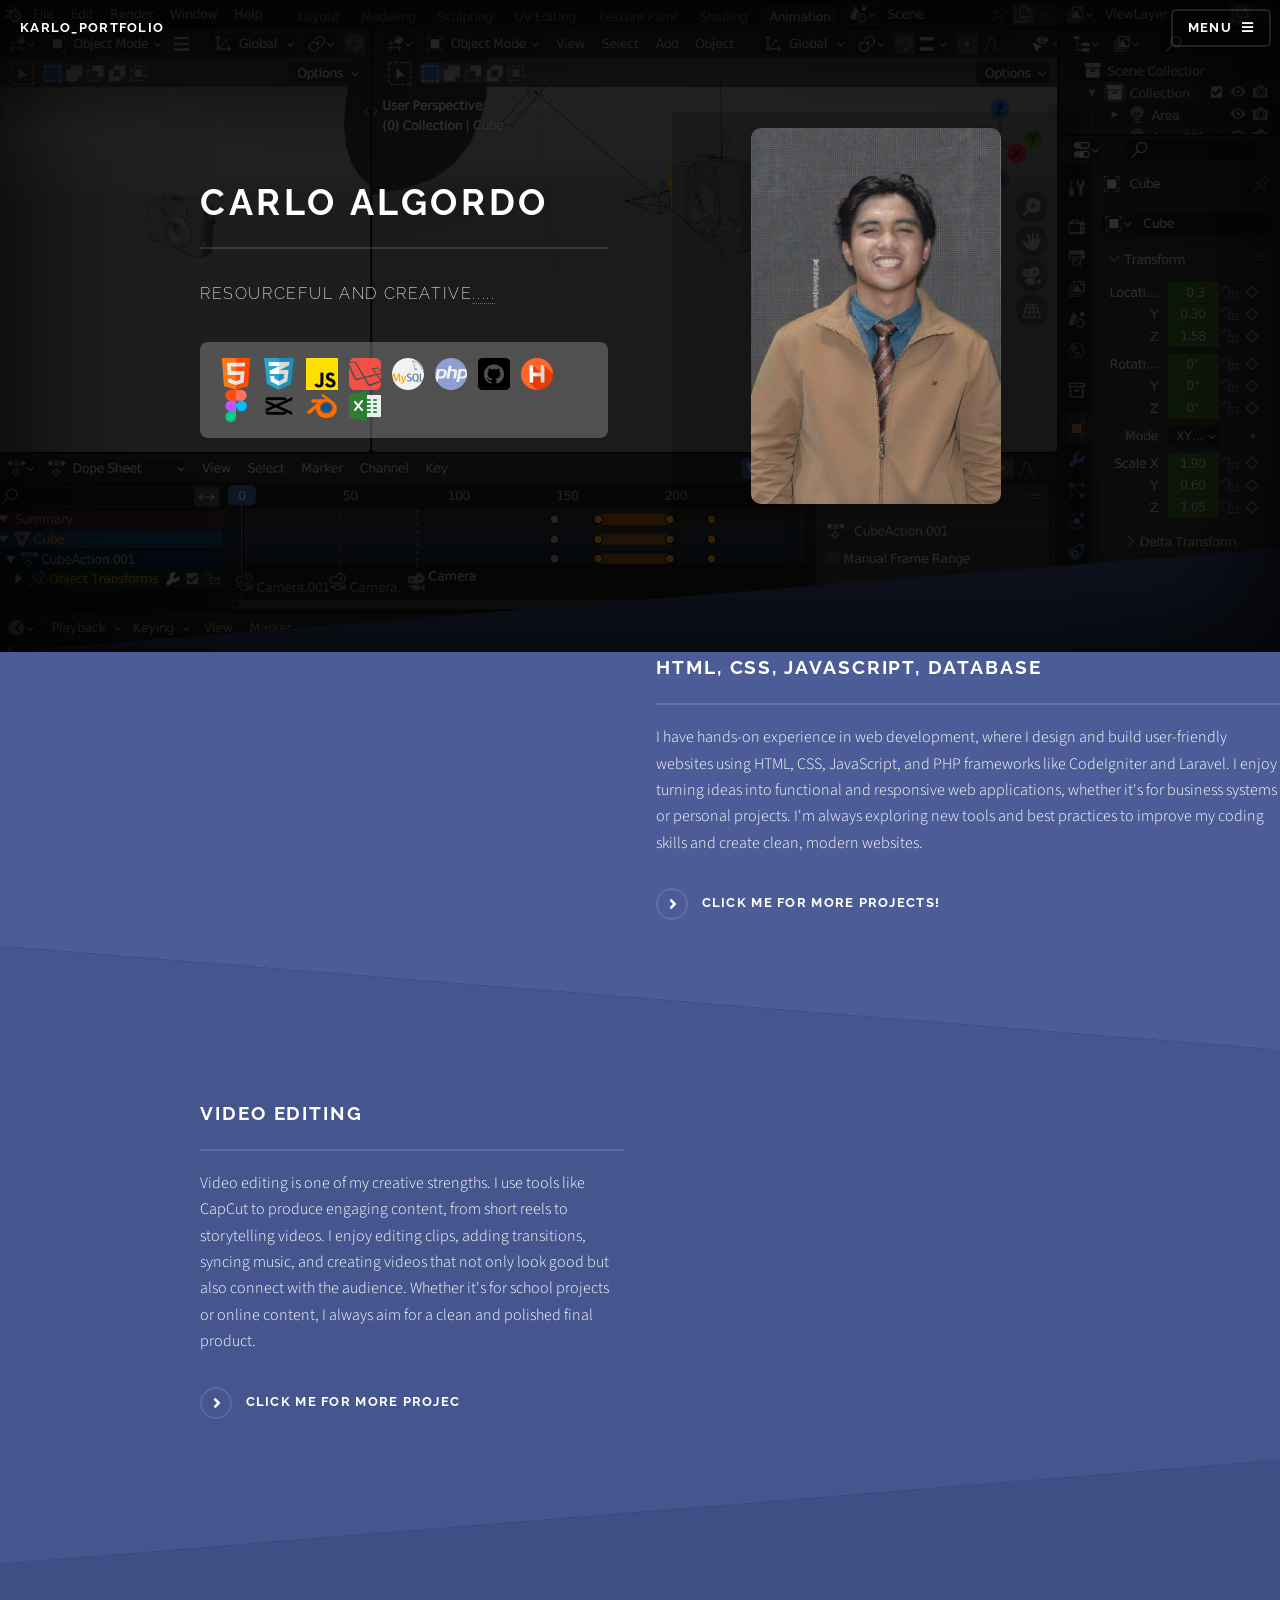
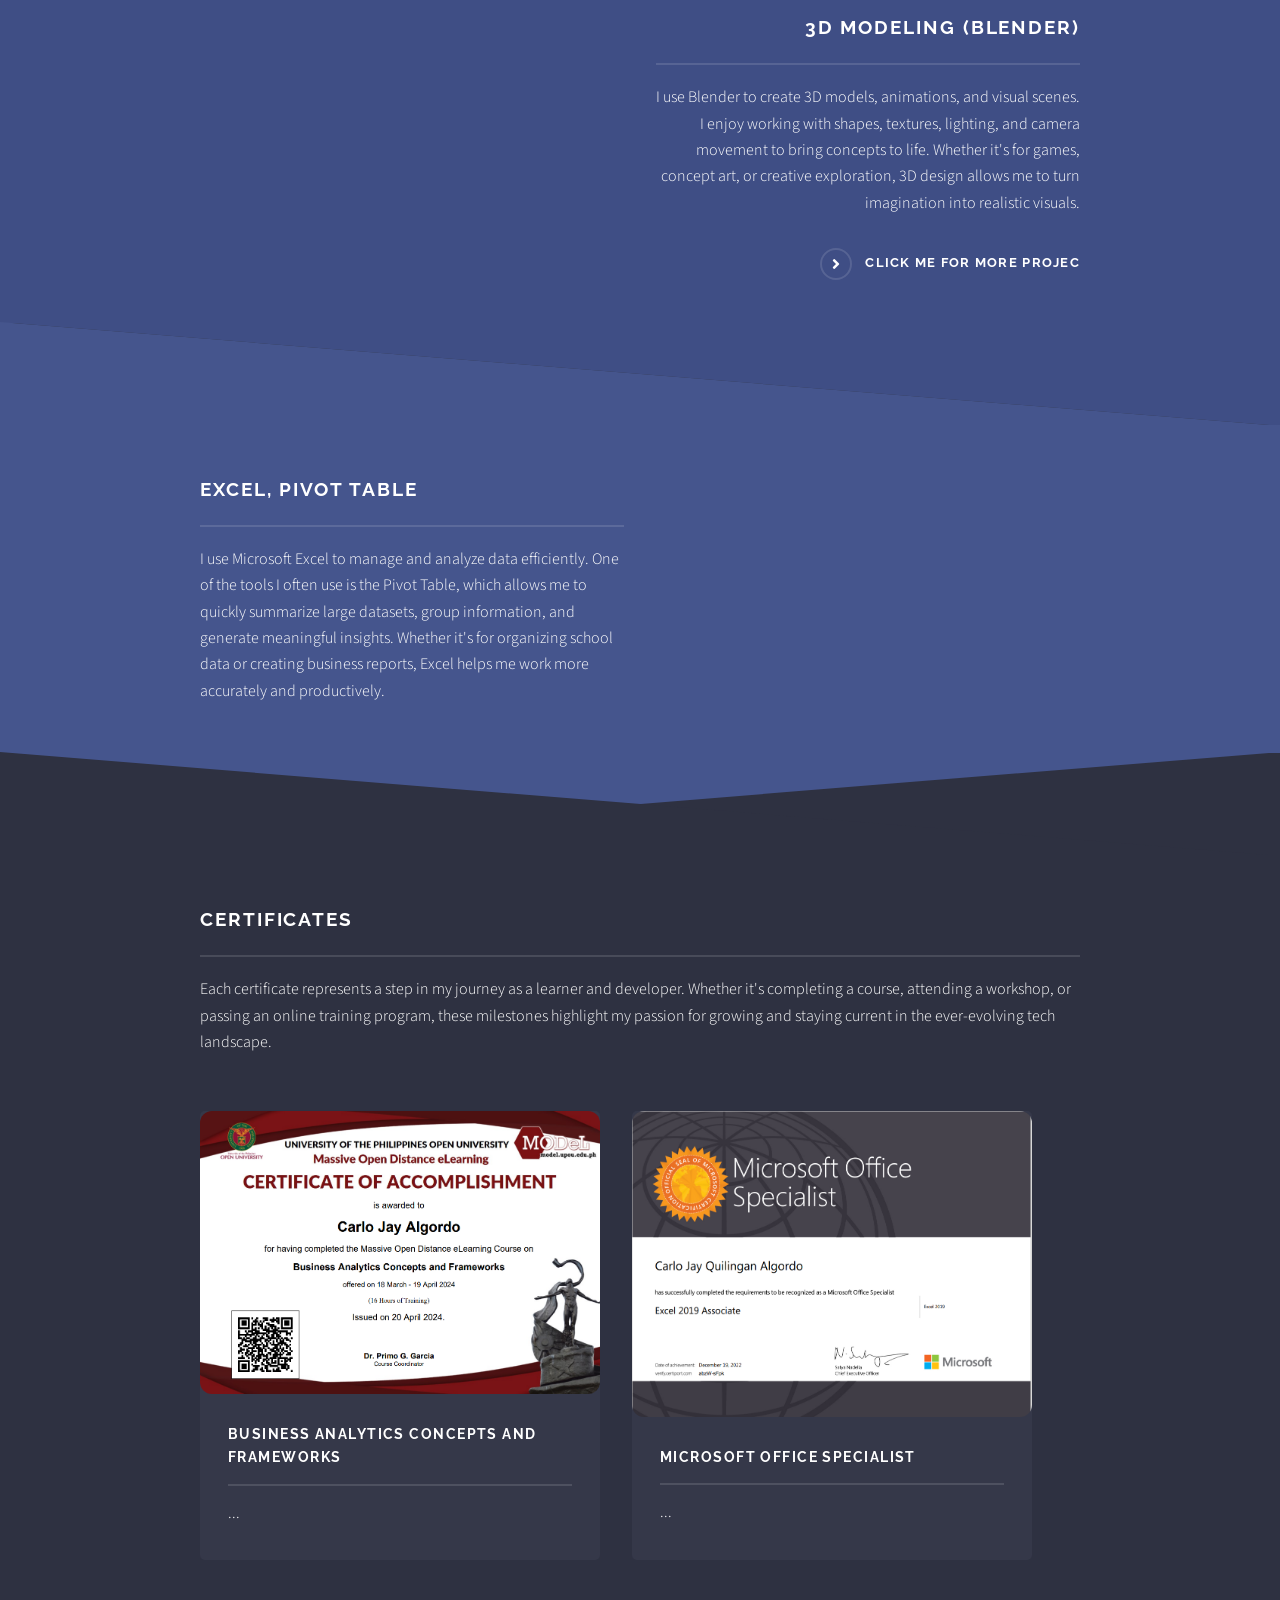
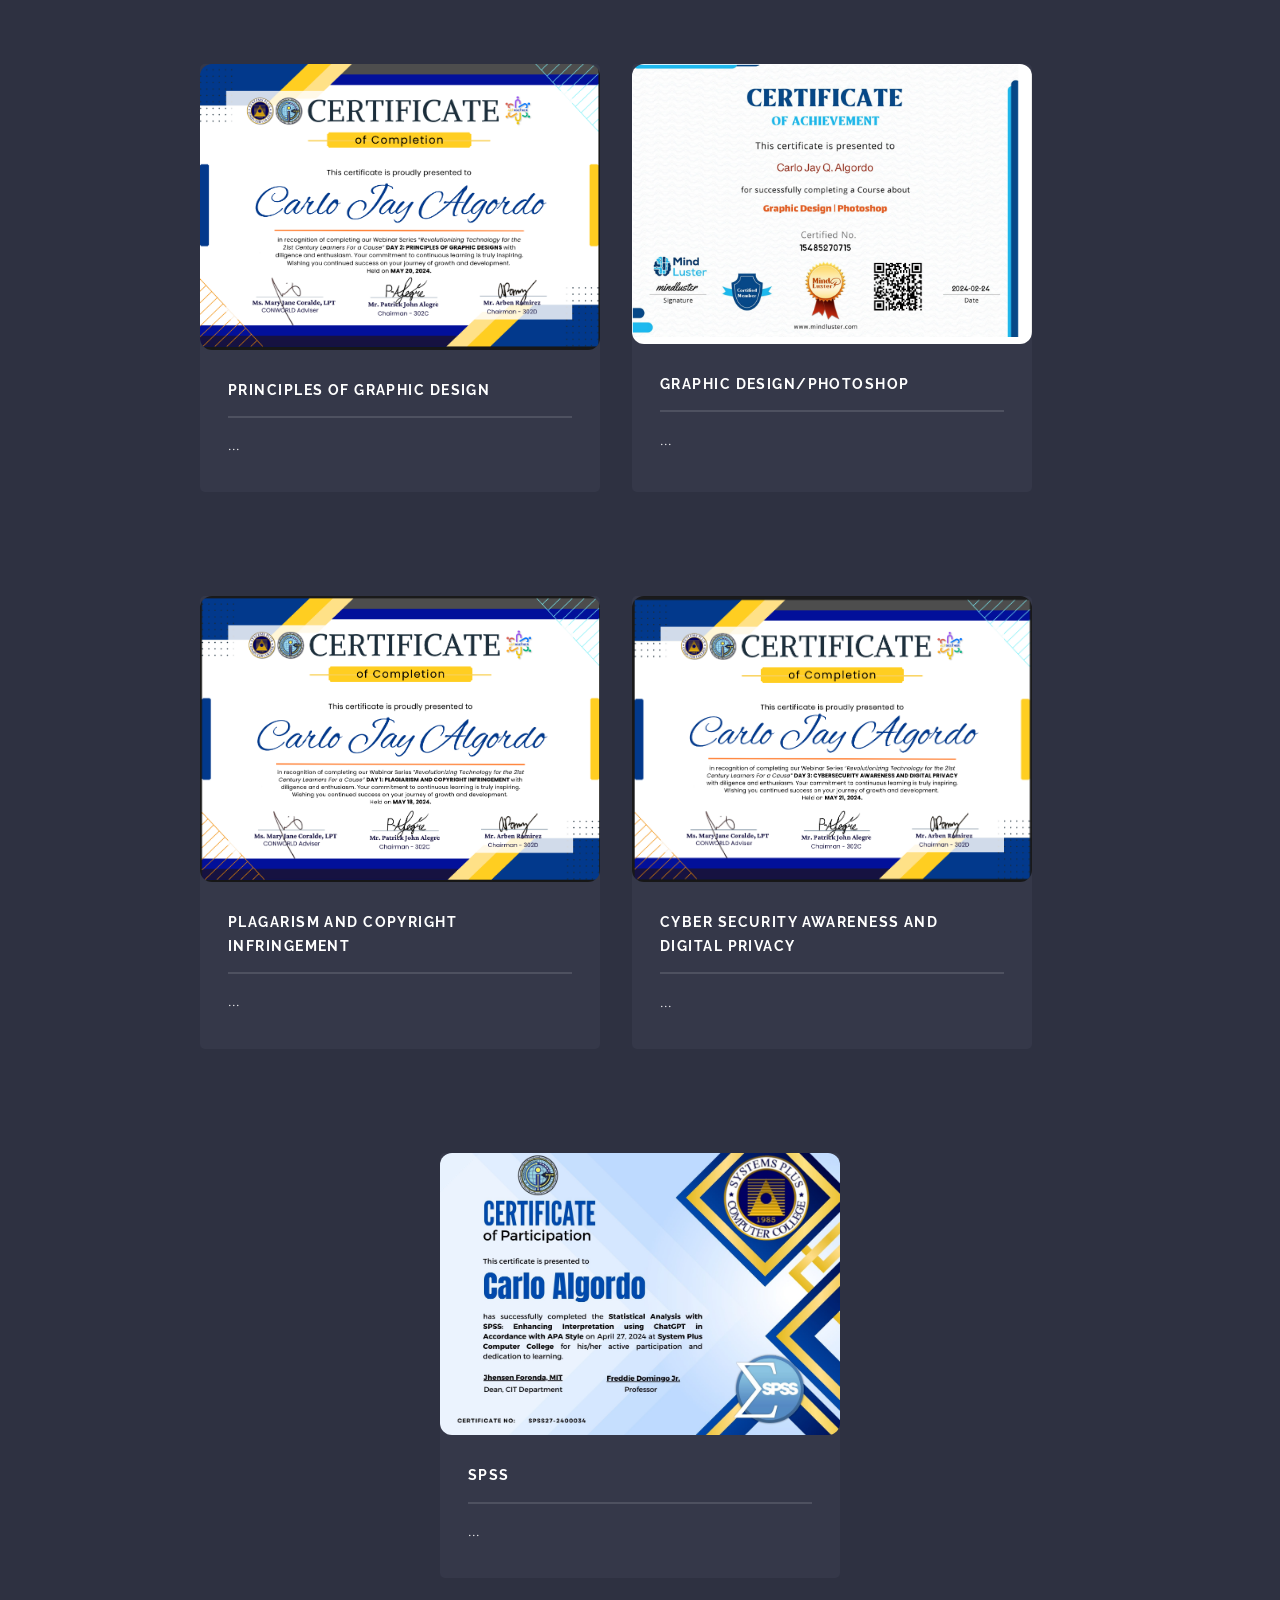
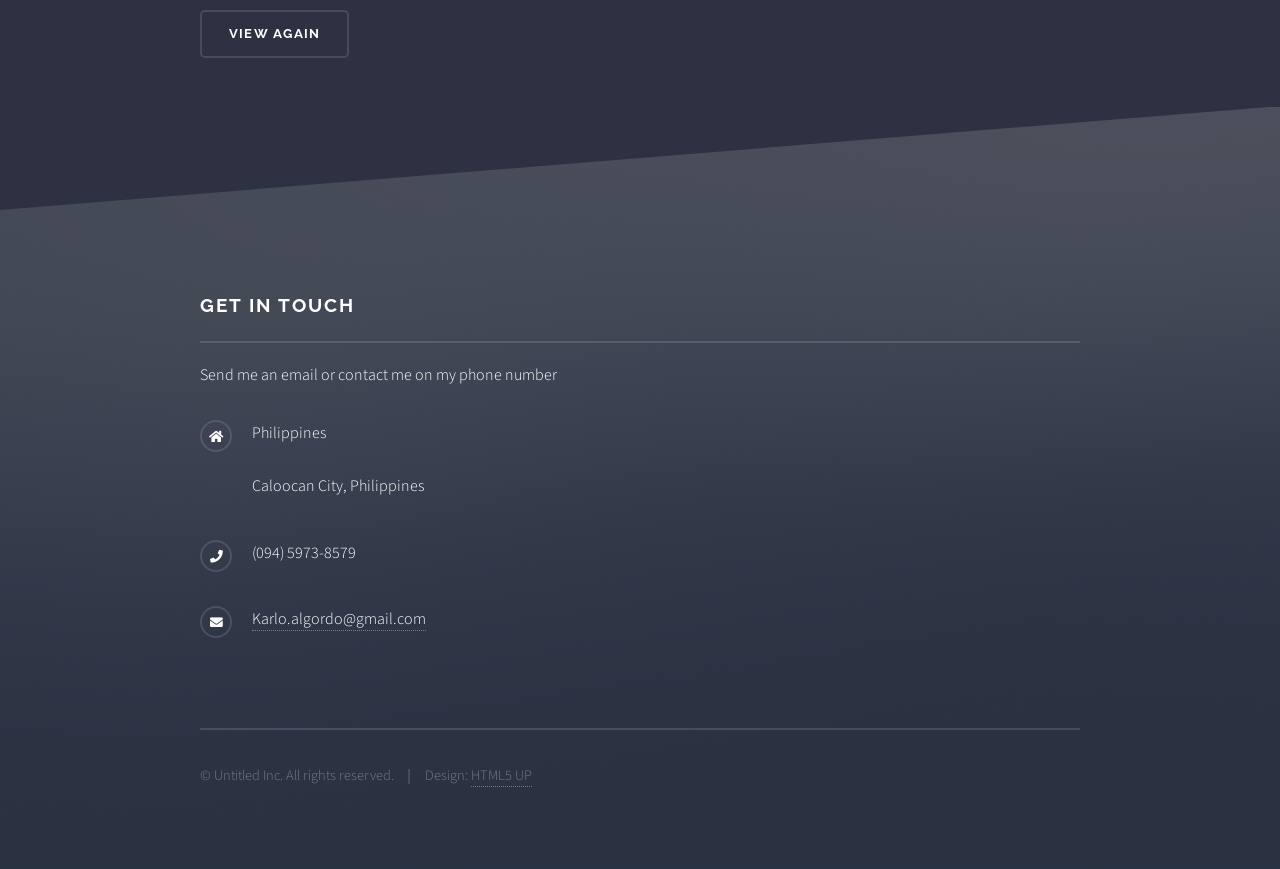
==== index.html @ 5c56c2d3 "Update: Compress videos and update references in HTML files" ====
<!DOCTYPE HTML>

<html>
	<head>
		<title>Solid State by HTML5 UP</title>
		<meta charset="utf-8" />
		<meta name="viewport" content="width=device-width, initial-scale=1, user-scalable=no" />
		<link rel="stylesheet" href="assets/css/main.css" />
		<noscript><link rel="stylesheet" href="assets/css/noscript.css" /></noscript>
		<style>
			#banner {
				transition: background-image 0.8s cubic-bezier(0.4,0,0.2,1), opacity 0.8s cubic-bezier(0.4,0,0.2,1);
				position: relative;
			}
			#banner.fade {
				opacity: 0.3;
			}

			/* Add dark overlay to banner */
			#banner::before {
				content: '';
				position: absolute;
				top: 0;
				left: 0;
				width: 100%;
				height: 100%;
				background: rgba(0, 0, 0, 0.8); /* Darker overlay */
				box-shadow: inset 0 0 150px rgba(0, 0, 0, 0.95); /* Stronger inner shadow */
				z-index: 1;
			}

			/* Ensure content stays above the overlay */
			#banner .inner {
				position: relative;
				z-index: 2;
			}

			/* Modal styles */
			.modal {
				display: none;
				position: fixed;
				z-index: 1000;
				left: 0;
				top: 0;
				width: 100%;
				height: 100%;
				background-color: rgba(0,0,0,0.9);
				overflow: auto;
			}

			.modal-content {
				margin: auto;
				display: block;
				max-width: 90%;
				max-height: 90vh;
				position: relative;
				top: 50%;
				transform: translateY(-50%);
			}

			.close-modal {
				position: absolute;
				right: 25px;
				top: 15px;
				color: #f1f1f1;
				font-size: 40px;
				font-weight: bold;
				cursor: pointer;
				z-index: 1001;
			}

			.certificate-image {
				cursor: pointer;
				transition: opacity 0.3s;
			}

			.certificate-image:hover {
				opacity: 0.8;
			}

			/* Add spacing between certificate articles */
			#four .features article {
				margin-bottom: 3em;
			}

			#four .features article:last-child {
				margin-bottom: 0;
			}

			/* Add horizontal and vertical gap between certificate articles */
			#four .features {
				display: flex;
				flex-wrap: wrap;
				gap: 2em;
				justify-content: center;
			}
			#four .features article {
				flex: 1 1 350px;
				max-width: 400px;
				min-width: 320px;
				box-sizing: border-box;
			}
			#four .features article img {
				border-radius: 12px;
			}

			.custom-icon {
				width: 32px;
				height: 32px;
				margin: 0 4px;
				vertical-align: middle;
			}

			.logo {
				background: rgba(255, 255, 255, 0.23);
				padding: 1em;
				border-radius: 8px;
				display: inline-block;
				margin-top: 1em;
			}
		</style>
	</head>
	<body class="is-preload">

		<!-- Page Wrapper -->
			<div id="page-wrapper">

				<!-- Header -->
					<header id="header" class="alt">
						<h1><a href="index.html">Karlo_Portfolio</a></h1>
						<nav>
							<a href="#menu">Menu</a>
						</nav>
					</header>

				<!-- Menu -->
					<nav id="menu">
						<div class="inner">
							<h2>Menu</h2>
							<ul class="links">
								<li><a href="index.html">Home</a></li>
								<li><a href="project_ved.html">Videos</a></li>
								<li><a href="project_web.html">Projects</a></li>
								<li><a href="project_3d.html">3D Animation</a></li>
								
							</ul>
							<a href="#" class="close">Close</a>
						</div>
					</nav>

				<!-- Banner -->
					<section id="banner" style="background: url('images/bg.jpg') center center/cover no-repeat;">
						<div class="inner" style="display: flex; align-items: center; justify-content: space-between;">
							<div style="flex: 1;">
							
								<h2>CARLO ALGORDO</h2>
								<p>Resourceful and Creative<a href="http://html5up.net">.....</a></p>

								<div class="logo">
									<img src="icons/icon1.png" alt="icon1" class="custom-icon" />
									<img src="icons/icon2.png" alt="icon2" class="custom-icon" />
									<img src="icons/icon3.png" alt="icon3" class="custom-icon" />
									<img src="icons/icon4.png" alt="icon4" class="custom-icon" />
									<img src="icons/icon5.png" alt="icon5" class="custom-icon" />
									<img src="icons/icon6.png" alt="icon6" class="custom-icon" />
									<img src="icons/icon7.png" alt="icon7" class="custom-icon" />
									<img src="icons/icon8.png" alt="icon8" class="custom-icon" />
									<img src="icons/icon9.png" alt="icon9" class="custom-icon" />
									<img src="icons/icon10.png" alt="icon10" class="custom-icon" />
									<img src="icons/icon11.png" alt="icon11" class="custom-icon" />
									<img src="icons/icon12.png" alt="icon12" class="custom-icon" />
								</div>
							</div>
							
							<div style="flex: 1; margin-left: 4em;">
								<div style="background: rgba(0, 0, 0, 0.2); padding: 1em; border-radius: 4px; width: 100%; margin: 0 auto;">
									<img src="images/me.jpeg" style="object-fit: contain; border-radius: 10px; max-width: 250px; display: block; margin: 0 auto;">
								</div>
							</div>
						</div>
					</section>

				<!-- Wrapper -->
					<section id="wrapper">

				<!-- One -->
				<section id="one" class="wrapper spotlight style1">
					<div style="display: flex; flex-direction: row; align-items: center; gap: 2rem; flex-wrap: wrap;">
						
						<!-- Video on the left -->
						<div class="video-container" style="border-radius: 2px; display: flex; justify-content: center; flex: 1; min-width: 300px;">
							<video width="100%" height="auto" loop muted autoplay style="object-fit: cover; border-radius: 15px; max-width: 550px;">
								<source src="videos/compressed_Web.mp4" type="video/mp4">
								Your browser does not support the video tag.
							</video>
						</div>

						<!-- Text on the right -->
						<div class="content" style="flex: 1; min-width: 300px;">
							<h2 class="major">HTML, CSS, JavaScript, Database</h2>
							<p>I have hands-on experience in web development, where I design and build user-friendly websites using HTML, CSS, JavaScript, and PHP frameworks like CodeIgniter and Laravel. I enjoy turning ideas into functional and responsive web applications, whether it's for business systems or personal projects. I'm always exploring new tools and best practices to improve my coding skills and create clean, modern websites.</p>
							<a href="project_web.html" class="special">Click me for More Projects!</a>
						</div>

					</div>
				</section>

				<!-- Two -->
				<section id="two" class="wrapper alt spotlight style2">
					<div class="inner" style="display: flex; flex-direction: row; align-items: center; gap: 2rem; flex-wrap: wrap;">

						<!-- Text on the left -->
						<div class="content" style="flex: 1; min-width: 300px;">
							<h2 class="major">Video Editing</h2>
							<p>Video editing is one of my creative strengths. I use tools like CapCut to produce engaging content, from short reels to storytelling videos. I enjoy editing clips, adding transitions, syncing music, and creating videos that not only look good but also connect with the audience. Whether it's for school projects or online content, I always aim for a clean and polished final product.</p>
							<a href="project_ved.html" class="special">Click me for More Projec</a>
						</div>

						<!-- Video on the right -->
						<div class="video-container" style="border-radius: 8px; display: flex; justify-content: center; flex: 1; min-width: 300px;">
							<video width="100%" height="auto" loop muted autoplay style="object-fit: cover; border-radius: 10px; max-width: 550px;">
								<source src="videos/compressed_Video editing.mp4" type="video/mp4">
								Video Editing
							</video>
						</div>

					</div>
				</section>

				<!-- Three -->
				<section id="three" class="wrapper spotlight style3">
					<div class="inner" style="display: flex; flex-direction: row; align-items: center; gap: 2rem; flex-wrap: wrap;">

						<!-- Video on the left -->
						<div class="video-container" style="border-radius: 8px; display: flex; justify-content: center; flex: 1; min-width: 300px;">
							<video width="100%" height="auto" loop muted autoplay style="object-fit: cover; border-radius: 10px; max-width: 550px;">
								<source src="videos/compressed_camera.mp4" type="video/mp4">
								3D Modeling
							</video>
						</div>

						<!-- Content on the right -->
						<div class="content" style="flex: 1; min-width: 300px;">
							<h2 class="major">3D Modeling (Blender)</h2>
							<p>I use Blender to create 3D models, animations, and visual scenes. I enjoy working with shapes, textures, lighting, and camera movement to bring concepts to life. Whether it's for games, concept art, or creative exploration, 3D design allows me to turn imagination into realistic visuals.</p>
							<a href="project_3d.html" class="special">Click me for More Projec</a>
						</div>

					</div>
				</section>


				<!-- Excel, Pivot table-->
				<section id="two" class="wrapper alt spotlight style2">
					<div class="inner" style="display: flex; flex-direction: row; align-items: center; gap: 2rem; flex-wrap: wrap;">

						<!-- Text on the left -->
						<div class="content" style="flex: 1; min-width: 300px;">
							<h2 class="major">Excel, Pivot table</h2>
							<p>I use Microsoft Excel to manage and analyze data efficiently. One of the tools I often use is the Pivot Table, which allows me to quickly summarize large datasets, group information, and generate meaningful insights. Whether it's for organizing school data or creating business reports, Excel helps me work more accurately and productively.</p>

							<!--<a href="project_ved.html" class="special">Click me for More Projec</a>-->
						</div>

						<!-- Video on the right -->
						<div class="video-container" style="border-radius: 8px; display: flex; justify-content: center; flex: 1; min-width: 300px;">
							<video width="100%" height="auto" loop muted autoplay style="object-fit: cover; border-radius: 10px; max-width: 550px;">
								<source src="videos/compressed_excel.mp4" type="video/mp4">
								Video Editing
							</video>
						</div>

					</div>
				</section>


						<!-- Four -->
							<section id="four" class="wrapper alt style1">
								<div class="inner">
									<h2 class="major">Certificates</h2>
									<p>Each certificate represents a step in my journey as a learner and developer. Whether it's completing a course, attending a workshop, or passing an online training program, these milestones highlight my passion for growing and staying current in the ever-evolving tech landscape.</p>
									<section class="features">

										<!-- Modal -->
										<div id="certificateModal" class="modal">
											<span class="close-modal">&times;</span>
											<img class="modal-content" id="modalImage">
										</div>

										<article>
											<a href="#" class="image certificate-image" data-img="Certificates/Business Analytics and Frameworks.png"><img src="Certificates/Business Analytics and Frameworks.png" alt="" /></a>
											<h3 class="major">Business Analytics Concepts and Frameworks</h3>
											<p>...</p>
										</article>
										<article>
											<a href="#" class="image certificate-image" data-img="Certificates/MOS.png"><img src="Certificates/MOS.png" alt="" /></a>
											<h3 class="major">Microsoft Office Specialist</h3>
											<p>...</p>
										</article>
										<article>
											<a href="#" class="image certificate-image" data-img="Certificates/GraphicDesign_Algordo Certificate.png"><img src="Certificates/GraphicDesign_Algordo Certificate.png" alt="" /></a>
											<h3 class="major">Principles of Graphic Design</h3>
											<p>...<p>
										</article>
										<article>
											<a href="#" class="image certificate-image" data-img="Certificates/Graphic Design.png"><img src="Certificates/Graphic Design.png" alt="" /></a>
											<h3 class="major">Graphic Design/Photoshop</h3>
											<p>...</p>
										</article>
										<article>
											<a href="#" class="image certificate-image" data-img="Certificates/Plagarism_Algordo Certificate.png"><img src="Certificates/Plagarism_Algordo Certificate.png" alt="" /></a>
											<h3 class="major">Plagarism And Copyright Infringement</h3>
											<p>...</p>
										</article>
										<article>
											<a href="#" class="image certificate-image" data-img="Certificates/CyberSecuruty_Algordo Certificate.png"><img src="Certificates/CyberSecuruty_Algordo Certificate.png" alt="" /></a>
											<h3 class="major">Cyber Security Awareness and Digital Privacy</h3>
											<p>...</p>
										</article>
										<article>
											<a href="#" class="image certificate-image" data-img="Certificates/Algordo, Carlo_SPSS.jpg"><img src="Certificates/Algordo, Carlo_SPSS.jpg" alt="" /></a>
											<h3 class="major">SPSS</h3>
											<p>...</p>
										</article>

										
									</section>
									<ul class="actions">
										<li><a href="#" class="button">View Again</a></li>
									</ul>
								</div>
							</section>

					</section>

				<!-- Footer -->
					<section id="footer">
						<div class="inner">
							<h2 class="major">Get in touch</h2>
							<p>Send me an email or contact me on my phone number</p>
							
							<ul class="contact">
								<li class="icon solid fa-home">
									Philippines<br />
									<br />
									Caloocan City, Philippines
								</li>
								<li class="icon solid fa-phone">(094) 5973-8579</li>
								<li class="icon solid fa-envelope"><a href="https://mail.google.com/mail/u/0/#sent?compose=new">Karlo.algordo@gmail.com</a></li>
								<!--<li class="icon brands fa-facebook-f"><a href="#">facebook.com/untitled-tld</a></li>
								<li class="icon brands fa-instagram"><a href="#">instagram.com/untitled-tld</a></li>-->
							</ul>
							<ul class="copyright">
								<li>&copy; Untitled Inc. All rights reserved.</li><li>Design: <a href="http://html5up.net">HTML5 UP</a></li>
							</ul>
						</div>
					</section>

			</div>

		<!-- Scripts -->
			<script src="assets/js/jquery.min.js"></script>
			<script src="assets/js/jquery.scrollex.min.js"></script>
			<script src="assets/js/browser.min.js"></script>
			<script src="assets/js/breakpoints.min.js"></script>
			<script src="assets/js/util.js"></script>
			<script src="assets/js/main.js"></script>
			<script>
				const banner = document.getElementById('banner');
				const images = [
					'images/pic09.png',
					'images/pic10.png',
					'images/pic11.png',
					'images/pic12.png',
					'images/pic13.png',
					'images/pic14.png'
					// Add more image paths as needed
				];
				let current = 0;

				function changeBg() {
					banner.classList.add('fade');
					setTimeout(() => {
						banner.style.background = `url('${images[current]}') center center/cover no-repeat`;
						banner.classList.remove('fade');
						current = (current + 1) % images.length;
					}, 400); // Half of the transition duration
				}

				// Initial background
				banner.style.background = `url('${images[0]}') center center/cover no-repeat`;
				setInterval(changeBg, 4000); // Change every 4 seconds

				// Modal functionality
				const modal = document.getElementById('certificateModal');
				const modalImg = document.getElementById('modalImage');
				const closeModal = document.querySelector('.close-modal');
				const certificateImages = document.querySelectorAll('.certificate-image');

				certificateImages.forEach(img => {
					img.addEventListener('click', function(e) {
						e.preventDefault();
						modal.style.display = "block";
						modalImg.src = this.getAttribute('data-img');
					});
				});

				closeModal.addEventListener('click', function() {
					modal.style.display = "none";
				});

				window.addEventListener('click', function(e) {
					if (e.target === modal) {
						modal.style.display = "none";
					}
				});

				// Close modal with Escape key
				document.addEventListener('keydown', function(e) {
					if (e.key === "Escape" && modal.style.display === "block") {
						modal.style.display = "none";
					}
				});
			</script>

	</body>
</html>
---- assets/css/main.css ----
@import url(fontawesome-all.min.css);
@import url("https://fonts.googleapis.com/css?family=Raleway:200,700|Source+Sans+Pro:300,600,300italic,600italic");

/*
	Solid State by HTML5 UP
	html5up.net | @ajlkn
	Free for personal and commercial use under the CCA 3.0 license (html5up.net/license)
*/

html, body, div, span, applet, object,
iframe, h1, h2, h3, h4, h5, h6, p, blockquote,
pre, a, abbr, acronym, address, big, cite,
code, del, dfn, em, img, ins, kbd, q, s, samp,
small, strike, strong, sub, sup, tt, var, b,
u, i, center, dl, dt, dd, ol, ul, li, fieldset,
form, label, legend, table, caption, tbody,
tfoot, thead, tr, th, td, article, aside,
canvas, details, embed, figure, figcaption,
footer, header, hgroup, menu, nav, output, ruby,
section, summary, time, mark, audio, video {
	margin: 0;
	padding: 0;
	border: 0;
	font-size: 100%;
	font: inherit;
	vertical-align: baseline;}

article, aside, details, figcaption, figure,
footer, header, hgroup, menu, nav, section {
	display: block;}

body {
	line-height: 1;
}

ol, ul {
	list-style: none;
}

blockquote, q {
	quotes: none;
}

	blockquote:before, blockquote:after, q:before, q:after {
		content: '';
		content: none;
	}

table {
	border-collapse: collapse;
	border-spacing: 0;
}

body {
	-webkit-text-size-adjust: none;
}

mark {
	background-color: transparent;
	color: inherit;
}

input::-moz-focus-inner {
	border: 0;
	padding: 0;
}

input, select, textarea {
	-moz-appearance: none;
	-webkit-appearance: none;
	-ms-appearance: none;
	appearance: none;
}

/* Basic */

	@-ms-viewport {
		width: device-width;
	}

	body {
		-ms-overflow-style: scrollbar;
	}

	@media screen and (max-width: 480px) {

		html, body {
			min-width: 320px;
		}

	}

	html {
		box-sizing: border-box;
	}

	*, *:before, *:after {
		box-sizing: inherit;
	}

	body {
		background-color: #2e3141;
		background-image: linear-gradient(to top, rgba(46, 49, 65, 0.8), rgba(46, 49, 65, 0.8)), url("../../images/bg.jpg");
		background-size: auto,
 cover;
		background-attachment: fixed,
 fixed;
		background-position: center,
 center;
	}

		body.is-preload *, body.is-preload *:before, body.is-preload *:after {
			-moz-animation: none !important;
			-webkit-animation: none !important;
			-ms-animation: none !important;
			animation: none !important;
			-moz-transition: none !important;
			-webkit-transition: none !important;
			-ms-transition: none !important;
			transition: none !important;
		}

/* Type */

	body, input, select, textarea {
		color: #ffffff;
		font-family: "Source Sans Pro", Helvetica, sans-serif;
		font-size: 16.5pt;
		font-weight: 300;
		line-height: 1.65;
	}

		@media screen and (max-width: 1680px) {

			body, input, select, textarea {
				font-size: 13pt;
			}

		}

		@media screen and (max-width: 1280px) {

			body, input, select, textarea {
				font-size: 12pt;
			}

		}

		@media screen and (max-width: 980px) {

			body, input, select, textarea {
				font-size: 12pt;
			}

		}

		@media screen and (max-width: 736px) {

			body, input, select, textarea {
				font-size: 12pt;
			}

		}

		@media screen and (max-width: 480px) {

			body, input, select, textarea {
				font-size: 12pt;
			}

		}

	a {
		-moz-transition: color 0.2s ease-in-out, border-bottom-color 0.2s ease-in-out;
		-webkit-transition: color 0.2s ease-in-out, border-bottom-color 0.2s ease-in-out;
		-ms-transition: color 0.2s ease-in-out, border-bottom-color 0.2s ease-in-out;
		transition: color 0.2s ease-in-out, border-bottom-color 0.2s ease-in-out;
		border-bottom: dotted 1px rgba(255, 255, 255, 0.35);
		color: #ffffff;
		text-decoration: none;
	}

		a:hover {
			border-bottom-color: transparent;
			color: #ffffff !important;
		}

		a.special:not(.button) {
			text-decoration: none;
			border-bottom: 0;
			display: block;
			font-family: Raleway, Helvetica, sans-serif;
			font-size: 0.8em;
			font-weight: 700;
			letter-spacing: 0.1em;
			margin: 0 0 2em 0;
			text-transform: uppercase;
		}

			a.special:not(.button):before {
				-moz-osx-font-smoothing: grayscale;
				-webkit-font-smoothing: antialiased;
				display: inline-block;
				font-style: normal;
				font-variant: normal;
				text-rendering: auto;
				line-height: 1;
				text-transform: none !important;
				font-family: 'Font Awesome 5 Free';
				font-weight: 900;
			}

			a.special:not(.button):before {
				-moz-transition: background-color 0.2s ease-in-out;
				-webkit-transition: background-color 0.2s ease-in-out;
				-ms-transition: background-color 0.2s ease-in-out;
				transition: background-color 0.2s ease-in-out;
				border-radius: 100%;
				border: solid 2px rgba(255, 255, 255, 0.125);
				content: '\f105';
				display: inline-block;
				font-size: 1.25em;
				height: 2em;
				line-height: 1.75em;
				margin-right: 0.85em;
				text-align: center;
				text-indent: 0.15em;
				vertical-align: middle;
				width: 2em;
			}

			a.special:not(.button):hover:before {
				background-color: rgba(255, 255, 255, 0.025);
			}

			a.special:not(.button):active:before {
				background-color: rgba(255, 255, 255, 0.075);
			}

	strong, b {
		color: #ffffff;
		font-weight: 600;
	}

	em, i {
		font-style: italic;
	}

	p {
		margin: 0 0 2em 0;
	}

	h1, h2, h3, h4, h5, h6 {
		color: #ffffff;
		font-family: Raleway, Helvetica, sans-serif;
		font-weight: 700;
		letter-spacing: 0.1em;
		margin: 0 0 1em 0;
		text-transform: uppercase;
	}

		h1 a, h2 a, h3 a, h4 a, h5 a, h6 a {
			color: inherit;
			text-decoration: none;
			border-bottom: 0;
		}

		h1 span, h2 span, h3 span, h4 span, h5 span, h6 span {
			font-weight: 200;
		}

		h1.major, h2.major, h3.major, h4.major, h5.major, h6.major {
			padding-bottom: 1em;
			border-bottom: solid 2px rgba(255, 255, 255, 0.125);
		}

	h2 {
		font-size: 1.2em;
	}

	h3 {
		font-size: 0.9em;
	}

	h4 {
		font-size: 0.7em;
	}

	h5 {
		font-size: 0.7em;
	}

	h6 {
		font-size: 0.7em;
	}

	@media screen and (max-width: 736px) {

		h2 {
			font-size: 1em;
		}

		h3 {
			font-size: 0.8em;
		}

	}

	sub {
		font-size: 0.8em;
		position: relative;
		top: 0.5em;
	}

	sup {
		font-size: 0.8em;
		position: relative;
		top: -0.5em;
	}

	blockquote {
		border-left: solid 4px rgba(255, 255, 255, 0.125);
		font-style: italic;
		margin: 0 0 2em 0;
		padding: 0.5em 0 0.5em 2em;
	}

	code {
		background: rgba(255, 255, 255, 0.025);
		border-radius: 5px;
		border: solid 2px rgba(255, 255, 255, 0.125);
		font-family: "Courier New", monospace;
		font-size: 0.9em;
		margin: 0 0.25em;
		padding: 0.25em 0.65em;
	}

	pre {
		-webkit-overflow-scrolling: touch;
		font-family: "Courier New", monospace;
		font-size: 0.9em;
		margin: 0 0 2em 0;
	}

		pre code {
			display: block;
			line-height: 1.75em;
			padding: 1em 1.5em;
			overflow-x: auto;
		}

	hr {
		border: 0;
		border-bottom: solid 2px rgba(255, 255, 255, 0.125);
		margin: 2.5em 0;
	}

		hr.major {
			margin: 4em 0;
		}

	.align-left {
		text-align: left;
	}

	.align-center {
		text-align: center;
	}

	.align-right {
		text-align: right;
	}

/* Row */

	.row {
		display: flex;
		flex-wrap: wrap;
		box-sizing: border-box;
		align-items: stretch;
	}

		.row > * {
			box-sizing: border-box;
		}

		.row.gtr-uniform > * > :last-child {
			margin-bottom: 0;
		}

		.row.aln-left {
			justify-content: flex-start;
		}

		.row.aln-center {
			justify-content: center;
		}

		.row.aln-right {
			justify-content: flex-end;
		}

		.row.aln-top {
			align-items: flex-start;
		}

		.row.aln-middle {
			align-items: center;
		}

		.row.aln-bottom {
			align-items: flex-end;
		}

		.row > .imp {
			order: -1;
		}

		.row > .col-1 {
			width: 8.33333%;
		}

		.row > .off-1 {
			margin-left: 8.33333%;
		}

		.row > .col-2 {
			width: 16.66667%;
		}

		.row > .off-2 {
			margin-left: 16.66667%;
		}

		.row > .col-3 {
			width: 25%;
		}

		.row > .off-3 {
			margin-left: 25%;
		}

		.row > .col-4 {
			width: 33.33333%;
		}

		.row > .off-4 {
			margin-left: 33.33333%;
		}

		.row > .col-5 {
			width: 41.66667%;
		}

		.row > .off-5 {
			margin-left: 41.66667%;
		}

		.row > .col-6 {
			width: 50%;
		}

		.row > .off-6 {
			margin-left: 50%;
		}

		.row > .col-7 {
			width: 58.33333%;
		}

		.row > .off-7 {
			margin-left: 58.33333%;
		}

		.row > .col-8 {
			width: 66.66667%;
		}

		.row > .off-8 {
			margin-left: 66.66667%;
		}

		.row > .col-9 {
			width: 75%;
		}

		.row > .off-9 {
			margin-left: 75%;
		}

		.row > .col-10 {
			width: 83.33333%;
		}

		.row > .off-10 {
			margin-left: 83.33333%;
		}

		.row > .col-11 {
			width: 91.66667%;
		}

		.row > .off-11 {
			margin-left: 91.66667%;
		}

		.row > .col-12 {
			width: 100%;
		}

		.row > .off-12 {
			margin-left: 100%;
		}

		.row.gtr-0 {
			margin-top: 0;
			margin-left: 0em;
		}

			.row.gtr-0 > * {
				padding: 0 0 0 0em;
			}

			.row.gtr-0.gtr-uniform {
				margin-top: 0em;
			}

				.row.gtr-0.gtr-uniform > * {
					padding-top: 0em;
				}

		.row.gtr-25 {
			margin-top: 0;
			margin-left: -0.4375em;
		}

			.row.gtr-25 > * {
				padding: 0 0 0 0.4375em;
			}

			.row.gtr-25.gtr-uniform {
				margin-top: -0.4375em;
			}

				.row.gtr-25.gtr-uniform > * {
					padding-top: 0.4375em;
				}

		.row.gtr-50 {
			margin-top: 0;
			margin-left: -0.875em;
		}

			.row.gtr-50 > * {
				padding: 0 0 0 0.875em;
			}

			.row.gtr-50.gtr-uniform {
				margin-top: -0.875em;
			}

				.row.gtr-50.gtr-uniform > * {
					padding-top: 0.875em;
				}

		.row {
			margin-top: 0;
			margin-left: -1.75em;
		}

			.row > * {
				padding: 0 0 0 1.75em;
			}

			.row.gtr-uniform {
				margin-top: -1.75em;
			}

				.row.gtr-uniform > * {
					padding-top: 1.75em;
				}

		.row.gtr-150 {
			margin-top: 0;
			margin-left: -2.625em;
		}

			.row.gtr-150 > * {
				padding: 0 0 0 2.625em;
			}

			.row.gtr-150.gtr-uniform {
				margin-top: -2.625em;
			}

				.row.gtr-150.gtr-uniform > * {
					padding-top: 2.625em;
				}

		.row.gtr-200 {
			margin-top: 0;
			margin-left: -3.5em;
		}

			.row.gtr-200 > * {
				padding: 0 0 0 3.5em;
			}

			.row.gtr-200.gtr-uniform {
				margin-top: -3.5em;
			}

				.row.gtr-200.gtr-uniform > * {
					padding-top: 3.5em;
				}

		@media screen and (max-width: 1680px) {

			.row {
				display: flex;
				flex-wrap: wrap;
				box-sizing: border-box;
				align-items: stretch;
			}

				.row > * {
					box-sizing: border-box;
				}

				.row.gtr-uniform > * > :last-child {
					margin-bottom: 0;
				}

				.row.aln-left {
					justify-content: flex-start;
				}

				.row.aln-center {
					justify-content: center;
				}

				.row.aln-right {
					justify-content: flex-end;
				}

				.row.aln-top {
					align-items: flex-start;
				}

				.row.aln-middle {
					align-items: center;
				}

				.row.aln-bottom {
					align-items: flex-end;
				}

				.row > .imp-xlarge {
					order: -1;
				}

				.row > .col-1-xlarge {
					width: 8.33333%;
				}

				.row > .off-1-xlarge {
					margin-left: 8.33333%;
				}

				.row > .col-2-xlarge {
					width: 16.66667%;
				}

				.row > .off-2-xlarge {
					margin-left: 16.66667%;
				}

				.row > .col-3-xlarge {
					width: 25%;
				}

				.row > .off-3-xlarge {
					margin-left: 25%;
				}

				.row > .col-4-xlarge {
					width: 33.33333%;
				}

				.row > .off-4-xlarge {
					margin-left: 33.33333%;
				}

				.row > .col-5-xlarge {
					width: 41.66667%;
				}

				.row > .off-5-xlarge {
					margin-left: 41.66667%;
				}

				.row > .col-6-xlarge {
					width: 50%;
				}

				.row > .off-6-xlarge {
					margin-left: 50%;
				}

				.row > .col-7-xlarge {
					width: 58.33333%;
				}

				.row > .off-7-xlarge {
					margin-left: 58.33333%;
				}

				.row > .col-8-xlarge {
					width: 66.66667%;
				}

				.row > .off-8-xlarge {
					margin-left: 66.66667%;
				}

				.row > .col-9-xlarge {
					width: 75%;
				}

				.row > .off-9-xlarge {
					margin-left: 75%;
				}

				.row > .col-10-xlarge {
					width: 83.33333%;
				}

				.row > .off-10-xlarge {
					margin-left: 83.33333%;
				}

				.row > .col-11-xlarge {
					width: 91.66667%;
				}

				.row > .off-11-xlarge {
					margin-left: 91.66667%;
				}

				.row > .col-12-xlarge {
					width: 100%;
				}

				.row > .off-12-xlarge {
					margin-left: 100%;
				}

				.row.gtr-0 {
					margin-top: 0;
					margin-left: 0em;
				}

					.row.gtr-0 > * {
						padding: 0 0 0 0em;
					}

					.row.gtr-0.gtr-uniform {
						margin-top: 0em;
					}

						.row.gtr-0.gtr-uniform > * {
							padding-top: 0em;
						}

				.row.gtr-25 {
					margin-top: 0;
					margin-left: -0.4375em;
				}

					.row.gtr-25 > * {
						padding: 0 0 0 0.4375em;
					}

					.row.gtr-25.gtr-uniform {
						margin-top: -0.4375em;
					}

						.row.gtr-25.gtr-uniform > * {
							padding-top: 0.4375em;
						}

				.row.gtr-50 {
					margin-top: 0;
					margin-left: -0.875em;
				}

					.row.gtr-50 > * {
						padding: 0 0 0 0.875em;
					}

					.row.gtr-50.gtr-uniform {
						margin-top: -0.875em;
					}

						.row.gtr-50.gtr-uniform > * {
							padding-top: 0.875em;
						}

				.row {
					margin-top: 0;
					margin-left: -1.75em;
				}

					.row > * {
						padding: 0 0 0 1.75em;
					}

					.row.gtr-uniform {
						margin-top: -1.75em;
					}

						.row.gtr-uniform > * {
							padding-top: 1.75em;
						}

				.row.gtr-150 {
					margin-top: 0;
					margin-left: -2.625em;
				}

					.row.gtr-150 > * {
						padding: 0 0 0 2.625em;
					}

					.row.gtr-150.gtr-uniform {
						margin-top: -2.625em;
					}

						.row.gtr-150.gtr-uniform > * {
							padding-top: 2.625em;
						}

				.row.gtr-200 {
					margin-top: 0;
					margin-left: -3.5em;
				}

					.row.gtr-200 > * {
						padding: 0 0 0 3.5em;
					}

					.row.gtr-200.gtr-uniform {
						margin-top: -3.5em;
					}

						.row.gtr-200.gtr-uniform > * {
							padding-top: 3.5em;
						}

		}

		@media screen and (max-width: 1280px) {

			.row {
				display: flex;
				flex-wrap: wrap;
				box-sizing: border-box;
				align-items: stretch;
			}

				.row > * {
					box-sizing: border-box;
				}

				.row.gtr-uniform > * > :last-child {
					margin-bottom: 0;
				}

				.row.aln-left {
					justify-content: flex-start;
				}

				.row.aln-center {
					justify-content: center;
				}

				.row.aln-right {
					justify-content: flex-end;
				}

				.row.aln-top {
					align-items: flex-start;
				}

				.row.aln-middle {
					align-items: center;
				}

				.row.aln-bottom {
					align-items: flex-end;
				}

				.row > .imp-large {
					order: -1;
				}

				.row > .col-1-large {
					width: 8.33333%;
				}

				.row > .off-1-large {
					margin-left: 8.33333%;
				}

				.row > .col-2-large {
					width: 16.66667%;
				}

				.row > .off-2-large {
					margin-left: 16.66667%;
				}

				.row > .col-3-large {
					width: 25%;
				}

				.row > .off-3-large {
					margin-left: 25%;
				}

				.row > .col-4-large {
					width: 33.33333%;
				}

				.row > .off-4-large {
					margin-left: 33.33333%;
				}

				.row > .col-5-large {
					width: 41.66667%;
				}

				.row > .off-5-large {
					margin-left: 41.66667%;
				}

				.row > .col-6-large {
					width: 50%;
				}

				.row > .off-6-large {
					margin-left: 50%;
				}

				.row > .col-7-large {
					width: 58.33333%;
				}

				.row > .off-7-large {
					margin-left: 58.33333%;
				}

				.row > .col-8-large {
					width: 66.66667%;
				}

				.row > .off-8-large {
					margin-left: 66.66667%;
				}

				.row > .col-9-large {
					width: 75%;
				}

				.row > .off-9-large {
					margin-left: 75%;
				}

				.row > .col-10-large {
					width: 83.33333%;
				}

				.row > .off-10-large {
					margin-left: 83.33333%;
				}

				.row > .col-11-large {
					width: 91.66667%;
				}

				.row > .off-11-large {
					margin-left: 91.66667%;
				}

				.row > .col-12-large {
					width: 100%;
				}

				.row > .off-12-large {
					margin-left: 100%;
				}

				.row.gtr-0 {
					margin-top: 0;
					margin-left: 0em;
				}

					.row.gtr-0 > * {
						padding: 0 0 0 0em;
					}

					.row.gtr-0.gtr-uniform {
						margin-top: 0em;
					}

						.row.gtr-0.gtr-uniform > * {
							padding-top: 0em;
						}

				.row.gtr-25 {
					margin-top: 0;
					margin-left: -0.4375em;
				}

					.row.gtr-25 > * {
						padding: 0 0 0 0.4375em;
					}

					.row.gtr-25.gtr-uniform {
						margin-top: -0.4375em;
					}

						.row.gtr-25.gtr-uniform > * {
							padding-top: 0.4375em;
						}

				.row.gtr-50 {
					margin-top: 0;
					margin-left: -0.875em;
				}

					.row.gtr-50 > * {
						padding: 0 0 0 0.875em;
					}

					.row.gtr-50.gtr-uniform {
						margin-top: -0.875em;
					}

						.row.gtr-50.gtr-uniform > * {
							padding-top: 0.875em;
						}

				.row {
					margin-top: 0;
					margin-left: -1.75em;
				}

					.row > * {
						padding: 0 0 0 1.75em;
					}

					.row.gtr-uniform {
						margin-top: -1.75em;
					}

						.row.gtr-uniform > * {
							padding-top: 1.75em;
						}

				.row.gtr-150 {
					margin-top: 0;
					margin-left: -2.625em;
				}

					.row.gtr-150 > * {
						padding: 0 0 0 2.625em;
					}

					.row.gtr-150.gtr-uniform {
						margin-top: -2.625em;
					}

						.row.gtr-150.gtr-uniform > * {
							padding-top: 2.625em;
						}

				.row.gtr-200 {
					margin-top: 0;
					margin-left: -3.5em;
				}

					.row.gtr-200 > * {
						padding: 0 0 0 3.5em;
					}

					.row.gtr-200.gtr-uniform {
						margin-top: -3.5em;
					}

						.row.gtr-200.gtr-uniform > * {
							padding-top: 3.5em;
						}

		}

		@media screen and (max-width: 980px) {

			.row {
				display: flex;
				flex-wrap: wrap;
				box-sizing: border-box;
				align-items: stretch;
			}

				.row > * {
					box-sizing: border-box;
				}

				.row.gtr-uniform > * > :last-child {
					margin-bottom: 0;
				}

				.row.aln-left {
					justify-content: flex-start;
				}

				.row.aln-center {
					justify-content: center;
				}

				.row.aln-right {
					justify-content: flex-end;
				}

				.row.aln-top {
					align-items: flex-start;
				}

				.row.aln-middle {
					align-items: center;
				}

				.row.aln-bottom {
					align-items: flex-end;
				}

				.row > .imp-medium {
					order: -1;
				}

				.row > .col-1-medium {
					width: 8.33333%;
				}

				.row > .off-1-medium {
					margin-left: 8.33333%;
				}

				.row > .col-2-medium {
					width: 16.66667%;
				}

				.row > .off-2-medium {
					margin-left: 16.66667%;
				}

				.row > .col-3-medium {
					width: 25%;
				}

				.row > .off-3-medium {
					margin-left: 25%;
				}

				.row > .col-4-medium {
					width: 33.33333%;
				}

				.row > .off-4-medium {
					margin-left: 33.33333%;
				}

				.row > .col-5-medium {
					width: 41.66667%;
				}

				.row > .off-5-medium {
					margin-left: 41.66667%;
				}

				.row > .col-6-medium {
					width: 50%;
				}

				.row > .off-6-medium {
					margin-left: 50%;
				}

				.row > .col-7-medium {
					width: 58.33333%;
				}

				.row > .off-7-medium {
					margin-left: 58.33333%;
				}

				.row > .col-8-medium {
					width: 66.66667%;
				}

				.row > .off-8-medium {
					margin-left: 66.66667%;
				}

				.row > .col-9-medium {
					width: 75%;
				}

				.row > .off-9-medium {
					margin-left: 75%;
				}

				.row > .col-10-medium {
					width: 83.33333%;
				}

				.row > .off-10-medium {
					margin-left: 83.33333%;
				}

				.row > .col-11-medium {
					width: 91.66667%;
				}

				.row > .off-11-medium {
					margin-left: 91.66667%;
				}

				.row > .col-12-medium {
					width: 100%;
				}

				.row > .off-12-medium {
					margin-left: 100%;
				}

				.row.gtr-0 {
					margin-top: 0;
					margin-left: 0em;
				}

					.row.gtr-0 > * {
						padding: 0 0 0 0em;
					}

					.row.gtr-0.gtr-uniform {
						margin-top: 0em;
					}

						.row.gtr-0.gtr-uniform > * {
							padding-top: 0em;
						}

				.row.gtr-25 {
					margin-top: 0;
					margin-left: -0.4375em;
				}

					.row.gtr-25 > * {
						padding: 0 0 0 0.4375em;
					}

					.row.gtr-25.gtr-uniform {
						margin-top: -0.4375em;
					}

						.row.gtr-25.gtr-uniform > * {
							padding-top: 0.4375em;
						}

				.row.gtr-50 {
					margin-top: 0;
					margin-left: -0.875em;
				}

					.row.gtr-50 > * {
						padding: 0 0 0 0.875em;
					}

					.row.gtr-50.gtr-uniform {
						margin-top: -0.875em;
					}

						.row.gtr-50.gtr-uniform > * {
							padding-top: 0.875em;
						}

				.row {
					margin-top: 0;
					margin-left: -1.75em;
				}

					.row > * {
						padding: 0 0 0 1.75em;
					}

					.row.gtr-uniform {
						margin-top: -1.75em;
					}

						.row.gtr-uniform > * {
							padding-top: 1.75em;
						}

				.row.gtr-150 {
					margin-top: 0;
					margin-left: -2.625em;
				}

					.row.gtr-150 > * {
						padding: 0 0 0 2.625em;
					}

					.row.gtr-150.gtr-uniform {
						margin-top: -2.625em;
					}

						.row.gtr-150.gtr-uniform > * {
							padding-top: 2.625em;
						}

				.row.gtr-200 {
					margin-top: 0;
					margin-left: -3.5em;
				}

					.row.gtr-200 > * {
						padding: 0 0 0 3.5em;
					}

					.row.gtr-200.gtr-uniform {
						margin-top: -3.5em;
					}

						.row.gtr-200.gtr-uniform > * {
							padding-top: 3.5em;
						}

		}

		@media screen and (max-width: 736px) {

			.row {
				display: flex;
				flex-wrap: wrap;
				box-sizing: border-box;
				align-items: stretch;
			}

				.row > * {
					box-sizing: border-box;
				}

				.row.gtr-uniform > * > :last-child {
					margin-bottom: 0;
				}

				.row.aln-left {
					justify-content: flex-start;
				}

				.row.aln-center {
					justify-content: center;
				}

				.row.aln-right {
					justify-content: flex-end;
				}

				.row.aln-top {
					align-items: flex-start;
				}

				.row.aln-middle {
					align-items: center;
				}

				.row.aln-bottom {
					align-items: flex-end;
				}

				.row > .imp-small {
					order: -1;
				}

				.row > .col-1-small {
					width: 8.33333%;
				}

				.row > .off-1-small {
					margin-left: 8.33333%;
				}

				.row > .col-2-small {
					width: 16.66667%;
				}

				.row > .off-2-small {
					margin-left: 16.66667%;
				}

				.row > .col-3-small {
					width: 25%;
				}

				.row > .off-3-small {
					margin-left: 25%;
				}

				.row > .col-4-small {
					width: 33.33333%;
				}

				.row > .off-4-small {
					margin-left: 33.33333%;
				}

				.row > .col-5-small {
					width: 41.66667%;
				}

				.row > .off-5-small {
					margin-left: 41.66667%;
				}

				.row > .col-6-small {
					width: 50%;
				}

				.row > .off-6-small {
					margin-left: 50%;
				}

				.row > .col-7-small {
					width: 58.33333%;
				}

				.row > .off-7-small {
					margin-left: 58.33333%;
				}

				.row > .col-8-small {
					width: 66.66667%;
				}

				.row > .off-8-small {
					margin-left: 66.66667%;
				}

				.row > .col-9-small {
					width: 75%;
				}

				.row > .off-9-small {
					margin-left: 75%;
				}

				.row > .col-10-small {
					width: 83.33333%;
				}

				.row > .off-10-small {
					margin-left: 83.33333%;
				}

				.row > .col-11-small {
					width: 91.66667%;
				}

				.row > .off-11-small {
					margin-left: 91.66667%;
				}

				.row > .col-12-small {
					width: 100%;
				}

				.row > .off-12-small {
					margin-left: 100%;
				}

				.row.gtr-0 {
					margin-top: 0;
					margin-left: 0em;
				}

					.row.gtr-0 > * {
						padding: 0 0 0 0em;
					}

					.row.gtr-0.gtr-uniform {
						margin-top: 0em;
					}

						.row.gtr-0.gtr-uniform > * {
							padding-top: 0em;
						}

				.row.gtr-25 {
					margin-top: 0;
					margin-left: -0.3125em;
				}

					.row.gtr-25 > * {
						padding: 0 0 0 0.3125em;
					}

					.row.gtr-25.gtr-uniform {
						margin-top: -0.3125em;
					}

						.row.gtr-25.gtr-uniform > * {
							padding-top: 0.3125em;
						}

				.row.gtr-50 {
					margin-top: 0;
					margin-left: -0.625em;
				}

					.row.gtr-50 > * {
						padding: 0 0 0 0.625em;
					}

					.row.gtr-50.gtr-uniform {
						margin-top: -0.625em;
					}

						.row.gtr-50.gtr-uniform > * {
							padding-top: 0.625em;
						}

				.row {
					margin-top: 0;
					margin-left: -1.25em;
				}

					.row > * {
						padding: 0 0 0 1.25em;
					}

					.row.gtr-uniform {
						margin-top: -1.25em;
					}

						.row.gtr-uniform > * {
							padding-top: 1.25em;
						}

				.row.gtr-150 {
					margin-top: 0;
					margin-left: -1.875em;
				}

					.row.gtr-150 > * {
						padding: 0 0 0 1.875em;
					}

					.row.gtr-150.gtr-uniform {
						margin-top: -1.875em;
					}

						.row.gtr-150.gtr-uniform > * {
							padding-top: 1.875em;
						}

				.row.gtr-200 {
					margin-top: 0;
					margin-left: -2.5em;
				}

					.row.gtr-200 > * {
						padding: 0 0 0 2.5em;
					}

					.row.gtr-200.gtr-uniform {
						margin-top: -2.5em;
					}

						.row.gtr-200.gtr-uniform > * {
							padding-top: 2.5em;
						}

		}

		@media screen and (max-width: 480px) {

			.row {
				display: flex;
				flex-wrap: wrap;
				box-sizing: border-box;
				align-items: stretch;
			}

				.row > * {
					box-sizing: border-box;
				}

				.row.gtr-uniform > * > :last-child {
					margin-bottom: 0;
				}

				.row.aln-left {
					justify-content: flex-start;
				}

				.row.aln-center {
					justify-content: center;
				}

				.row.aln-right {
					justify-content: flex-end;
				}

				.row.aln-top {
					align-items: flex-start;
				}

				.row.aln-middle {
					align-items: center;
				}

				.row.aln-bottom {
					align-items: flex-end;
				}

				.row > .imp-xsmall {
					order: -1;
				}

				.row > .col-1-xsmall {
					width: 8.33333%;
				}

				.row > .off-1-xsmall {
					margin-left: 8.33333%;
				}

				.row > .col-2-xsmall {
					width: 16.66667%;
				}

				.row > .off-2-xsmall {
					margin-left: 16.66667%;
				}

				.row > .col-3-xsmall {
					width: 25%;
				}

				.row > .off-3-xsmall {
					margin-left: 25%;
				}

				.row > .col-4-xsmall {
					width: 33.33333%;
				}

				.row > .off-4-xsmall {
					margin-left: 33.33333%;
				}

				.row > .col-5-xsmall {
					width: 41.66667%;
				}

				.row > .off-5-xsmall {
					margin-left: 41.66667%;
				}

				.row > .col-6-xsmall {
					width: 50%;
				}

				.row > .off-6-xsmall {
					margin-left: 50%;
				}

				.row > .col-7-xsmall {
					width: 58.33333%;
				}

				.row > .off-7-xsmall {
					margin-left: 58.33333%;
				}

				.row > .col-8-xsmall {
					width: 66.66667%;
				}

				.row > .off-8-xsmall {
					margin-left: 66.66667%;
				}

				.row > .col-9-xsmall {
					width: 75%;
				}

				.row > .off-9-xsmall {
					margin-left: 75%;
				}

				.row > .col-10-xsmall {
					width: 83.33333%;
				}

				.row > .off-10-xsmall {
					margin-left: 83.33333%;
				}

				.row > .col-11-xsmall {
					width: 91.66667%;
				}

				.row > .off-11-xsmall {
					margin-left: 91.66667%;
				}

				.row > .col-12-xsmall {
					width: 100%;
				}

				.row > .off-12-xsmall {
					margin-left: 100%;
				}

				.row.gtr-0 {
					margin-top: 0;
					margin-left: 0em;
				}

					.row.gtr-0 > * {
						padding: 0 0 0 0em;
					}

					.row.gtr-0.gtr-uniform {
						margin-top: 0em;
					}

						.row.gtr-0.gtr-uniform > * {
							padding-top: 0em;
						}

				.row.gtr-25 {
					margin-top: 0;
					margin-left: -0.3125em;
				}

					.row.gtr-25 > * {
						padding: 0 0 0 0.3125em;
					}

					.row.gtr-25.gtr-uniform {
						margin-top: -0.3125em;
					}

						.row.gtr-25.gtr-uniform > * {
							padding-top: 0.3125em;
						}

				.row.gtr-50 {
					margin-top: 0;
					margin-left: -0.625em;
				}

					.row.gtr-50 > * {
						padding: 0 0 0 0.625em;
					}

					.row.gtr-50.gtr-uniform {
						margin-top: -0.625em;
					}

						.row.gtr-50.gtr-uniform > * {
							padding-top: 0.625em;
						}

				.row {
					margin-top: 0;
					margin-left: -1.25em;
				}

					.row > * {
						padding: 0 0 0 1.25em;
					}

					.row.gtr-uniform {
						margin-top: -1.25em;
					}

						.row.gtr-uniform > * {
							padding-top: 1.25em;
						}

				.row.gtr-150 {
					margin-top: 0;
					margin-left: -1.875em;
				}

					.row.gtr-150 > * {
						padding: 0 0 0 1.875em;
					}

					.row.gtr-150.gtr-uniform {
						margin-top: -1.875em;
					}

						.row.gtr-150.gtr-uniform > * {
							padding-top: 1.875em;
						}

				.row.gtr-200 {
					margin-top: 0;
					margin-left: -2.5em;
				}

					.row.gtr-200 > * {
						padding: 0 0 0 2.5em;
					}

					.row.gtr-200.gtr-uniform {
						margin-top: -2.5em;
					}

						.row.gtr-200.gtr-uniform > * {
							padding-top: 2.5em;
						}

		}

		@media screen and (max-width: 360px) {

			.row {
				display: flex;
				flex-wrap: wrap;
				box-sizing: border-box;
				align-items: stretch;
			}

				.row > * {
					box-sizing: border-box;
				}

				.row.gtr-uniform > * > :last-child {
					margin-bottom: 0;
				}

				.row.aln-left {
					justify-content: flex-start;
				}

				.row.aln-center {
					justify-content: center;
				}

				.row.aln-right {
					justify-content: flex-end;
				}

				.row.aln-top {
					align-items: flex-start;
				}

				.row.aln-middle {
					align-items: center;
				}

				.row.aln-bottom {
					align-items: flex-end;
				}

				.row > .imp-xxsmall {
					order: -1;
				}

				.row > .col-1-xxsmall {
					width: 8.33333%;
				}

				.row > .off-1-xxsmall {
					margin-left: 8.33333%;
				}

				.row > .col-2-xxsmall {
					width: 16.66667%;
				}

				.row > .off-2-xxsmall {
					margin-left: 16.66667%;
				}

				.row > .col-3-xxsmall {
					width: 25%;
				}

				.row > .off-3-xxsmall {
					margin-left: 25%;
				}

				.row > .col-4-xxsmall {
					width: 33.33333%;
				}

				.row > .off-4-xxsmall {
					margin-left: 33.33333%;
				}

				.row > .col-5-xxsmall {
					width: 41.66667%;
				}

				.row > .off-5-xxsmall {
					margin-left: 41.66667%;
				}

				.row > .col-6-xxsmall {
					width: 50%;
				}

				.row > .off-6-xxsmall {
					margin-left: 50%;
				}

				.row > .col-7-xxsmall {
					width: 58.33333%;
				}

				.row > .off-7-xxsmall {
					margin-left: 58.33333%;
				}

				.row > .col-8-xxsmall {
					width: 66.66667%;
				}

				.row > .off-8-xxsmall {
					margin-left: 66.66667%;
				}

				.row > .col-9-xxsmall {
					width: 75%;
				}

				.row > .off-9-xxsmall {
					margin-left: 75%;
				}

				.row > .col-10-xxsmall {
					width: 83.33333%;
				}

				.row > .off-10-xxsmall {
					margin-left: 83.33333%;
				}

				.row > .col-11-xxsmall {
					width: 91.66667%;
				}

				.row > .off-11-xxsmall {
					margin-left: 91.66667%;
				}

				.row > .col-12-xxsmall {
					width: 100%;
				}

				.row > .off-12-xxsmall {
					margin-left: 100%;
				}

				.row.gtr-0 {
					margin-top: 0;
					margin-left: 0em;
				}

					.row.gtr-0 > * {
						padding: 0 0 0 0em;
					}

					.row.gtr-0.gtr-uniform {
						margin-top: 0em;
					}

						.row.gtr-0.gtr-uniform > * {
							padding-top: 0em;
						}

				.row.gtr-25 {
					margin-top: 0;
					margin-left: -0.3125em;
				}

					.row.gtr-25 > * {
						padding: 0 0 0 0.3125em;
					}

					.row.gtr-25.gtr-uniform {
						margin-top: -0.3125em;
					}

						.row.gtr-25.gtr-uniform > * {
							padding-top: 0.3125em;
						}

				.row.gtr-50 {
					margin-top: 0;
					margin-left: -0.625em;
				}

					.row.gtr-50 > * {
						padding: 0 0 0 0.625em;
					}

					.row.gtr-50.gtr-uniform {
						margin-top: -0.625em;
					}

						.row.gtr-50.gtr-uniform > * {
							padding-top: 0.625em;
						}

				.row {
					margin-top: 0;
					margin-left: -1.25em;
				}

					.row > * {
						padding: 0 0 0 1.25em;
					}

					.row.gtr-uniform {
						margin-top: -1.25em;
					}

						.row.gtr-uniform > * {
							padding-top: 1.25em;
						}

				.row.gtr-150 {
					margin-top: 0;
					margin-left: -1.875em;
				}

					.row.gtr-150 > * {
						padding: 0 0 0 1.875em;
					}

					.row.gtr-150.gtr-uniform {
						margin-top: -1.875em;
					}

						.row.gtr-150.gtr-uniform > * {
							padding-top: 1.875em;
						}

				.row.gtr-200 {
					margin-top: 0;
					margin-left: -2.5em;
				}

					.row.gtr-200 > * {
						padding: 0 0 0 2.5em;
					}

					.row.gtr-200.gtr-uniform {
						margin-top: -2.5em;
					}

						.row.gtr-200.gtr-uniform > * {
							padding-top: 2.5em;
						}

		}

/* Section/Article */

	section.special, article.special {
		text-align: center;
	}

/* Form */

	form {
		margin: 0 0 2em 0;
	}

		form > :last-child {
			margin-bottom: 0;
		}

		form > .fields {
			display: -moz-flex;
			display: -webkit-flex;
			display: -ms-flex;
			display: flex;
			-moz-flex-wrap: wrap;
			-webkit-flex-wrap: wrap;
			-ms-flex-wrap: wrap;
			flex-wrap: wrap;
			width: calc(100% + 3em);
			margin: -1.5em 0 2em -1.5em;
		}

			form > .fields > .field {
				-moz-flex-grow: 0;
				-webkit-flex-grow: 0;
				-ms-flex-grow: 0;
				flex-grow: 0;
				-moz-flex-shrink: 0;
				-webkit-flex-shrink: 0;
				-ms-flex-shrink: 0;
				flex-shrink: 0;
				padding: 1.5em 0 0 1.5em;
				width: calc(100% - 1.5em);
			}

				form > .fields > .field.half {
					width: calc(50% - 0.75em);
				}

				form > .fields > .field.third {
					width: calc(100%/3 - 0.5em);
				}

				form > .fields > .field.quarter {
					width: calc(25% - 0.375em);
				}

		@media screen and (max-width: 480px) {

			form > .fields {
				width: calc(100% + 3em);
				margin: -1.5em 0 2em -1.5em;
			}

				form > .fields > .field {
					padding: 1.5em 0 0 1.5em;
					width: calc(100% - 1.5em);
				}

					form > .fields > .field.half {
						width: calc(100% - 1.5em);
					}

					form > .fields > .field.third {
						width: calc(100% - 1.5em);
					}

					form > .fields > .field.quarter {
						width: calc(100% - 1.5em);
					}

		}

	label {
		color: #ffffff;
		display: block;
		font-family: Raleway, Helvetica, sans-serif;
		font-size: 0.8em;
		font-weight: 700;
		letter-spacing: 0.1em;
		margin: 0 0 0.7em 0;
		text-transform: uppercase;
	}

	input[type="text"],
	input[type="password"],
	input[type="email"],
	input[type="tel"],
	select,
	textarea {
		-moz-appearance: none;
		-webkit-appearance: none;
		-ms-appearance: none;
		appearance: none;
		background: rgba(255, 255, 255, 0.025);
		border-radius: 5px;
		border: none;
		border: solid 2px rgba(255, 255, 255, 0.125);
		color: inherit;
		display: block;
		outline: 0;
		padding: 0 1em;
		text-decoration: none;
		width: 100%;
	}

		input[type="text"]:invalid,
		input[type="password"]:invalid,
		input[type="email"]:invalid,
		input[type="tel"]:invalid,
		select:invalid,
		textarea:invalid {
			box-shadow: none;
		}

		input[type="text"]:focus,
		input[type="password"]:focus,
		input[type="email"]:focus,
		input[type="tel"]:focus,
		select:focus,
		textarea:focus {
			border-color: #5b6ba6;
		}

	select {
		background-image: url("data:image/svg+xml;charset=utf8,%3Csvg xmlns='http://www.w3.org/2000/svg' width='40' height='40' preserveAspectRatio='none' viewBox='0 0 40 40'%3E%3Cpath d='M9.4,12.3l10.4,10.4l10.4-10.4c0.2-0.2,0.5-0.4,0.9-0.4c0.3,0,0.6,0.1,0.9,0.4l3.3,3.3c0.2,0.2,0.4,0.5,0.4,0.9 c0,0.4-0.1,0.6-0.4,0.9L20.7,31.9c-0.2,0.2-0.5,0.4-0.9,0.4c-0.3,0-0.6-0.1-0.9-0.4L4.3,17.3c-0.2-0.2-0.4-0.5-0.4-0.9 c0-0.4,0.1-0.6,0.4-0.9l3.3-3.3c0.2-0.2,0.5-0.4,0.9-0.4S9.1,12.1,9.4,12.3z' fill='rgba(255, 255, 255, 0.125)' /%3E%3C/svg%3E");
		background-size: 1.25rem;
		background-repeat: no-repeat;
		background-position: calc(100% - 1rem) center;
		height: 2.75em;
		padding-right: 2.75em;
		text-overflow: ellipsis;
	}

		select option {
			color: #ffffff;
			background: #2e3141;
		}

		select:focus::-ms-value {
			background-color: transparent;
		}

		select::-ms-expand {
			display: none;
		}

	input[type="text"],
	input[type="password"],
	input[type="email"],
	select {
		height: 2.75em;
	}

	textarea {
		padding: 0.75em 1em;
	}

	input[type="checkbox"],
	input[type="radio"] {
		-moz-appearance: none;
		-webkit-appearance: none;
		-ms-appearance: none;
		appearance: none;
		display: block;
		float: left;
		margin-right: -2em;
		opacity: 0;
		width: 1em;
		z-index: -1;
	}

		input[type="checkbox"] + label,
		input[type="radio"] + label {
			text-decoration: none;
			color: #ffffff;
			cursor: pointer;
			display: inline-block;
			font-size: 1em;
			font-family: "Source Sans Pro", Helvetica, sans-serif;
			text-transform: none;
			letter-spacing: 0;
			font-weight: 300;
			padding-left: 2.4em;
			padding-right: 0.75em;
			position: relative;
		}

			input[type="checkbox"] + label:before,
			input[type="radio"] + label:before {
				-moz-osx-font-smoothing: grayscale;
				-webkit-font-smoothing: antialiased;
				display: inline-block;
				font-style: normal;
				font-variant: normal;
				text-rendering: auto;
				line-height: 1;
				text-transform: none !important;
				font-family: 'Font Awesome 5 Free';
				font-weight: 900;
			}

			input[type="checkbox"] + label:before,
			input[type="radio"] + label:before {
				background: rgba(255, 255, 255, 0.025);
				border-radius: 5px;
				border: solid 2px rgba(255, 255, 255, 0.125);
				content: '';
				display: inline-block;
				font-size: 0.8em;
				height: 2.0625em;
				left: 0;
				line-height: 2.0625em;
				position: absolute;
				text-align: center;
				top: 0;
				width: 2.0625em;
			}

		input[type="checkbox"]:checked + label:before,
		input[type="radio"]:checked + label:before {
			background: #ffffff;
			border-color: #ffffff;
			content: '\f00c';
			color: #2e3141;
		}

		input[type="checkbox"]:focus + label:before,
		input[type="radio"]:focus + label:before {
			border-color: #4c5c96;
		}

	input[type="checkbox"] + label:before {
		border-radius: 5px;
	}

	input[type="radio"] + label:before {
		border-radius: 100%;
	}

	::-webkit-input-placeholder {
		color: rgba(255, 255, 255, 0.35) !important;
		opacity: 1.0;
	}

	:-moz-placeholder {
		color: rgba(255, 255, 255, 0.35) !important;
		opacity: 1.0;
	}

	::-moz-placeholder {
		color: rgba(255, 255, 255, 0.35) !important;
		opacity: 1.0;
	}

	:-ms-input-placeholder {
		color: rgba(255, 255, 255, 0.35) !important;
		opacity: 1.0;
	}

/* Box */

	.box {
		border-radius: 5px;
		border: solid 2px rgba(255, 255, 255, 0.125);
		margin-bottom: 2em;
		padding: 1.5em;
	}

		.box > :last-child,
		.box > :last-child > :last-child,
		.box > :last-child > :last-child > :last-child {
			margin-bottom: 0;
		}

		.box.alt {
			border: 0;
			border-radius: 0;
			padding: 0;
		}

/* Icon */

	.icon {
		text-decoration: none;
		border-bottom: none;
		position: relative;
	}

		.icon:before {
			-moz-osx-font-smoothing: grayscale;
			-webkit-font-smoothing: antialiased;
			display: inline-block;
			font-style: normal;
			font-variant: normal;
			text-rendering: auto;
			line-height: 1;
			text-transform: none !important;
			font-family: 'Font Awesome 5 Free';
			font-weight: 400;
		}

		.icon > .label {
			display: none;
		}

		.icon:before {
			line-height: inherit;
		}

		.icon.solid:before {
			font-weight: 900;
		}

		.icon.brands:before {
			font-family: 'Font Awesome 5 Brands';
		}

/* Image */

	.image {
		border-radius: 5px;
		border: 0;
		display: inline-block;
		position: relative;
	}

		.image img {
			border-radius: 5px;
			display: block;
		}

		.image.left, .image.right {
			max-width: 40%;
		}

			.image.left img, .image.right img {
				width: 100%;
			}

		.image.left {
			float: left;
			padding: 0 1.5em 1em 0;
			top: 0.25em;
		}

		.image.right {
			float: right;
			padding: 0 0 1em 1.5em;
			top: 0.25em;
		}

		.image.fit {
			display: block;
			margin: 0 0 2em 0;
			width: 100%;
		}

			.image.fit img {
				width: 100%;
			}

		.image.main {
			display: block;
			margin: 0 0 3em 0;
			width: 100%;
		}

			.image.main img {
				width: 100%;
			}

/* List */

	ol {
		list-style: decimal;
		margin: 0 0 2em 0;
		padding-left: 1.25em;
	}

		ol li {
			padding-left: 0.25em;
		}

	ul {
		list-style: disc;
		margin: 0 0 2em 0;
		padding-left: 1em;
	}

		ul li {
			padding-left: 0.5em;
		}

		ul.alt {
			list-style: none;
			padding-left: 0;
		}

			ul.alt li {
				border-top: solid 1px rgba(255, 255, 255, 0.125);
				padding: 0.5em 0;
			}

				ul.alt li:first-child {
					border-top: 0;
					padding-top: 0;
				}

	dl {
		margin: 0 0 2em 0;
	}

		dl dt {
			display: block;
			font-weight: 600;
			margin: 0 0 1em 0;
		}

		dl dd {
			margin-left: 2em;
		}

/* Actions */

	ul.actions {
		display: -moz-flex;
		display: -webkit-flex;
		display: -ms-flex;
		display: flex;
		cursor: default;
		list-style: none;
		margin-left: -1em;
		padding-left: 0;
	}

		ul.actions li {
			padding: 0 0 0 1em;
			vertical-align: middle;
		}

		ul.actions.special {
			-moz-justify-content: center;
			-webkit-justify-content: center;
			-ms-justify-content: center;
			justify-content: center;
			width: 100%;
			margin-left: 0;
		}

			ul.actions.special li:first-child {
				padding-left: 0;
			}

		ul.actions.stacked {
			-moz-flex-direction: column;
			-webkit-flex-direction: column;
			-ms-flex-direction: column;
			flex-direction: column;
			margin-left: 0;
		}

			ul.actions.stacked li {
				padding: 1.3em 0 0 0;
			}

				ul.actions.stacked li:first-child {
					padding-top: 0;
				}

		ul.actions.fit {
			width: calc(100% + 1em);
		}

			ul.actions.fit li {
				-moz-flex-grow: 1;
				-webkit-flex-grow: 1;
				-ms-flex-grow: 1;
				flex-grow: 1;
				-moz-flex-shrink: 1;
				-webkit-flex-shrink: 1;
				-ms-flex-shrink: 1;
				flex-shrink: 1;
				width: 100%;
			}

				ul.actions.fit li > * {
					width: 100%;
				}

			ul.actions.fit.stacked {
				width: 100%;
			}

		@media screen and (max-width: 480px) {

			ul.actions:not(.fixed) {
				-moz-flex-direction: column;
				-webkit-flex-direction: column;
				-ms-flex-direction: column;
				flex-direction: column;
				margin-left: 0;
				width: 100% !important;
			}

				ul.actions:not(.fixed) li {
					-moz-flex-grow: 1;
					-webkit-flex-grow: 1;
					-ms-flex-grow: 1;
					flex-grow: 1;
					-moz-flex-shrink: 1;
					-webkit-flex-shrink: 1;
					-ms-flex-shrink: 1;
					flex-shrink: 1;
					padding: 1em 0 0 0;
					text-align: center;
					width: 100%;
				}

					ul.actions:not(.fixed) li > * {
						width: 100%;
					}

					ul.actions:not(.fixed) li:first-child {
						padding-top: 0;
					}

					ul.actions:not(.fixed) li input[type="submit"],
					ul.actions:not(.fixed) li input[type="reset"],
					ul.actions:not(.fixed) li input[type="button"],
					ul.actions:not(.fixed) li button,
					ul.actions:not(.fixed) li .button {
						width: 100%;
					}

						ul.actions:not(.fixed) li input[type="submit"].icon:before,
						ul.actions:not(.fixed) li input[type="reset"].icon:before,
						ul.actions:not(.fixed) li input[type="button"].icon:before,
						ul.actions:not(.fixed) li button.icon:before,
						ul.actions:not(.fixed) li .button.icon:before {
							margin-left: -0.5rem;
						}

		}

/* Icons */

	ul.icons {
		cursor: default;
		list-style: none;
		padding-left: 0;
	}

		ul.icons li {
			display: inline-block;
			padding: 0 1em 0 0;
		}

			ul.icons li:last-child {
				padding-right: 0;
			}

			ul.icons li .icon:before {
				font-size: 1.25em;
			}

/* Contact */

	ul.contact {
		list-style: none;
		padding: 0;
	}

		ul.contact li {
			text-decoration: none;
			margin: 2.5em 0 0 0;
			padding: 0 0 0 3.25em;
			position: relative;
		}

			ul.contact li:before {
				-moz-osx-font-smoothing: grayscale;
				-webkit-font-smoothing: antialiased;
				display: inline-block;
				font-style: normal;
				font-variant: normal;
				text-rendering: auto;
				line-height: 1;
				text-transform: none !important;
				font-family: 'Font Awesome 5 Free';
				font-weight: 400;
			}

			ul.contact li:before {
				border-radius: 100%;
				border: solid 2px rgba(255, 255, 255, 0.125);
				display: inline-block;
				font-size: 0.8em;
				height: 2.5em;
				left: 0;
				line-height: 2.35em;
				position: absolute;
				text-align: center;
				top: 0;
				width: 2.5em;
			}

			ul.contact li:first-child {
				margin-top: 0;
			}

		@media screen and (max-width: 736px) {

			ul.contact li {
				margin: 1.5em 0 0 0;
			}

		}

/* Pagination */

	ul.pagination {
		cursor: default;
		list-style: none;
		padding-left: 0;
	}

		ul.pagination li {
			display: inline-block;
			padding-left: 0;
			vertical-align: middle;
		}

			ul.pagination li > .page {
				-moz-transition: background-color 0.2s ease-in-out, color 0.2s ease-in-out;
				-webkit-transition: background-color 0.2s ease-in-out, color 0.2s ease-in-out;
				-ms-transition: background-color 0.2s ease-in-out, color 0.2s ease-in-out;
				transition: background-color 0.2s ease-in-out, color 0.2s ease-in-out;
				border-bottom: 0;
				border-radius: 5px;
				display: inline-block;
				height: 1.5em;
				line-height: 1.5em;
				margin: 0 0.125em;
				min-width: 1.5em;
				padding: 0 0.5em;
				text-align: center;
			}

				ul.pagination li > .page:hover {
					background-color: rgba(255, 255, 255, 0.025);
				}

				ul.pagination li > .page.active {
					background-color: #4c5c96;
				}

			ul.pagination li:first-child {
				padding-right: 0.75em;
			}

			ul.pagination li:last-child {
				padding-left: 0.75em;
			}

		@media screen and (max-width: 480px) {

			ul.pagination li:nth-child(n+2):nth-last-child(n+2) {
				display: none;
			}

			ul.pagination li .button {
				width: 100%;
			}

			ul.pagination li:first-child {
				width: calc(50% - 2px);
				text-align: left;
				padding-right: 0.325em;
			}

			ul.pagination li:last-child {
				width: calc(50% - 2px);
				text-align: right;
				padding-left: 0.325em;
			}

		}

/* Table */

	.table-wrapper {
		-webkit-overflow-scrolling: touch;
		overflow-x: auto;
	}

	table {
		margin: 0 0 2em 0;
		width: 100%;
	}

		table tbody tr {
			border: solid 1px rgba(255, 255, 255, 0.125);
			border-left: 0;
			border-right: 0;
		}

			table tbody tr:nth-child(2n + 1) {
				background-color: rgba(255, 255, 255, 0.025);
			}

		table td {
			padding: 0.75em 0.75em;
		}

		table th {
			color: #ffffff;
			font-size: 0.9em;
			font-weight: 600;
			padding: 0 0.75em 0.75em 0.75em;
			text-align: left;
		}

		table thead {
			border-bottom: solid 2px rgba(255, 255, 255, 0.125);
		}

		table tfoot {
			border-top: solid 2px rgba(255, 255, 255, 0.125);
		}

		table.alt {
			border-collapse: separate;
		}

			table.alt tbody tr td {
				border: solid 1px rgba(255, 255, 255, 0.125);
				border-left-width: 0;
				border-top-width: 0;
			}

				table.alt tbody tr td:first-child {
					border-left-width: 1px;
				}

			table.alt tbody tr:first-child td {
				border-top-width: 1px;
			}

			table.alt thead {
				border-bottom: 0;
			}

			table.alt tfoot {
				border-top: 0;
			}

/* Button */

	input[type="submit"],
	input[type="reset"],
	input[type="button"],
	button,
	.button {
		-moz-appearance: none;
		-webkit-appearance: none;
		-ms-appearance: none;
		appearance: none;
		-moz-transition: background-color 0.2s ease-in-out;
		-webkit-transition: background-color 0.2s ease-in-out;
		-ms-transition: background-color 0.2s ease-in-out;
		transition: background-color 0.2s ease-in-out;
		background-color: transparent;
		border-radius: 5px;
		border: 0;
		box-shadow: inset 0 0 0 2px rgba(255, 255, 255, 0.125);
		color: #ffffff !important;
		cursor: pointer;
		display: inline-block;
		font-family: Raleway, Helvetica, sans-serif;
		font-size: 0.8em;
		font-weight: 700;
		height: 3.75em;
		letter-spacing: 0.1em;
		line-height: 3.75em;
		padding: 0 2.25em;
		text-align: center;
		text-decoration: none;
		text-transform: uppercase;
		white-space: nowrap;
	}

		input[type="submit"]:hover,
		input[type="reset"]:hover,
		input[type="button"]:hover,
		button:hover,
		.button:hover {
			background-color: rgba(255, 255, 255, 0.025);
		}

		input[type="submit"]:active,
		input[type="reset"]:active,
		input[type="button"]:active,
		button:active,
		.button:active {
			background-color: rgba(255, 255, 255, 0.075);
		}

		input[type="submit"].icon:before,
		input[type="reset"].icon:before,
		input[type="button"].icon:before,
		button.icon:before,
		.button.icon:before {
			margin-right: 0.5em;
			color: rgba(255, 255, 255, 0.35);
		}

		input[type="submit"].primary,
		input[type="reset"].primary,
		input[type="button"].primary,
		button.primary,
		.button.primary {
			background-color: #4c5c96;
			box-shadow: none;
		}

			input[type="submit"].primary:hover,
			input[type="reset"].primary:hover,
			input[type="button"].primary:hover,
			button.primary:hover,
			.button.primary:hover {
				background-color: #53639e;
			}

			input[type="submit"].primary:active,
			input[type="reset"].primary:active,
			input[type="button"].primary:active,
			button.primary:active,
			.button.primary:active {
				background-color: #45558d;
			}

			input[type="submit"].primary.icon:before,
			input[type="reset"].primary.icon:before,
			input[type="button"].primary.icon:before,
			button.primary.icon:before,
			.button.primary.icon:before {
				color: #7985b0;
			}

		input[type="submit"].fit,
		input[type="reset"].fit,
		input[type="button"].fit,
		button.fit,
		.button.fit {
			width: 100%;
		}

		input[type="submit"].small,
		input[type="reset"].small,
		input[type="button"].small,
		button.small,
		.button.small {
			font-size: 0.6em;
		}

		input[type="submit"].large,
		input[type="reset"].large,
		input[type="button"].large,
		button.large,
		.button.large {
			font-size: 1em;
		}

		input[type="submit"].disabled, input[type="submit"]:disabled,
		input[type="reset"].disabled,
		input[type="reset"]:disabled,
		input[type="button"].disabled,
		input[type="button"]:disabled,
		button.disabled,
		button:disabled,
		.button.disabled,
		.button:disabled {
			opacity: 0.25;
		}

		@media screen and (max-width: 480px) {

			input[type="submit"],
			input[type="reset"],
			input[type="button"],
			button,
			.button {
				padding: 0;
			}

		}

/* Features */

	.features {
		display: -moz-flex;
		display: -webkit-flex;
		display: -ms-flex;
		display: flex;
		-moz-flex-wrap: wrap;
		-webkit-flex-wrap: wrap;
		-ms-flex-wrap: wrap;
		flex-wrap: wrap;
		margin: 0 0 2em 0;
	}

		.features article {
			padding: 1.75em 1.75em 0.1em 1.75em ;
			background-color: #353849;
			border-radius: 5px;
			margin: 1.5em 3em 1.5em 0;
			width: calc(50% - 1.5em);
		}

			.features article:nth-child(2n) {
				margin-right: 0;
			}

			.features article .image {
				border-radius: 5px 5px 0 0;
				display: block;
				margin-bottom: 1.75em;
				margin-left: -1.75em;
				margin-top: -1.75em;
				position: relative;
				width: calc(100% + 3.5em);
			}

				.features article .image img {
					border-radius: 5px 5px 0 0;
					width: 100%;
				}

		@media screen and (max-width: 980px) {

			.features article {
				margin: 1em 2em 1em 0;
				width: calc(50% - 1em);
			}

		}

		@media screen and (max-width: 736px) {

			.features article {
				padding: 1.5em 1.5em 0.1em 1.5em ;
				margin: 0.875em 1.75em 0.875em 0;
				width: calc(50% - 0.875em - 1px);
			}

				.features article .image {
					margin-bottom: 1.5em;
					margin-left: -1.5em;
					margin-top: -1.5em;
					width: calc(100% + 3em);
				}

		}

		@media screen and (max-width: 480px) {

			.features {
				display: block;
			}

				.features article {
					width: 100%;
					margin: 0 0 2em 0 !important;
				}

		}

/* Header */

	#header {
		-moz-transition: background-color 0.2s ease-in-out;
		-webkit-transition: background-color 0.2s ease-in-out;
		-ms-transition: background-color 0.2s ease-in-out;
		transition: background-color 0.2s ease-in-out;
		background-color: rgba(53, 56, 73, 0.95);
		height: 3.5em;
		left: 0;
		line-height: 3.5em;
		padding: 0 1.25em;
		position: fixed;
		top: 0;
		width: 100%;
		z-index: 10000;
	}

		#header h1 {
			-moz-transition: opacity 0.2s ease-in-out, visibility 0.2s;
			-webkit-transition: opacity 0.2s ease-in-out, visibility 0.2s;
			-ms-transition: opacity 0.2s ease-in-out, visibility 0.2s;
			transition: opacity 0.2s ease-in-out, visibility 0.2s;
			border-bottom: 0;
			font-size: 0.8em;
			margin-bottom: 0;
			opacity: 1;
			visibility: visible;
		}

			#header h1 a {
				border: 0;
			}

		#header nav {
			font-family: Raleway, Helvetica, sans-serif;
			font-size: 0.8em;
			font-weight: 700;
			height: 3em;
			letter-spacing: 0.1em;
			line-height: 3em;
			position: absolute;
			right: 0.7em;
			text-transform: uppercase;
			top: 0.7em;
		}

			#header nav a {
				border: 0;
				display: inline-block;
				padding: 0 1em;
			}

				#header nav a:before {
					float: right;
					margin-left: 0.75em;
				}

				#header nav a[href="#menu"] {
					text-decoration: none;
					-moz-transition: background-color 0.2s ease-in-out;
					-webkit-transition: background-color 0.2s ease-in-out;
					-ms-transition: background-color 0.2s ease-in-out;
					transition: background-color 0.2s ease-in-out;
					border-radius: 5px;
					box-shadow: inset 0 0 0 2px rgba(255, 255, 255, 0.125);
					padding: 0 1.35em;
				}

					#header nav a[href="#menu"]:before {
						-moz-osx-font-smoothing: grayscale;
						-webkit-font-smoothing: antialiased;
						display: inline-block;
						font-style: normal;
						font-variant: normal;
						text-rendering: auto;
						line-height: 1;
						text-transform: none !important;
						font-family: 'Font Awesome 5 Free';
						font-weight: 900;
					}

					#header nav a[href="#menu"]:before {
						content: '\f0c9';
						line-height: inherit;
					}

					#header nav a[href="#menu"]:hover {
						background-color: rgba(255, 255, 255, 0.025);
					}

					#header nav a[href="#menu"]:active {
						background-color: rgba(255, 255, 255, 0.075);
					}

		#header.alt {
			background-color: transparent;
		}

			#header.alt h1 {
				opacity: 0;
				visibility: hidden;
			}

		@media screen and (max-width: 736px) {

			#header {
				height: 2.75em;
				line-height: 2.75em;
			}

				#header nav {
					top: 0;
					right: 0;
					height: inherit;
					line-height: inherit;
				}

					#header nav a {
						height: inherit;
						line-height: inherit;
					}

						#header nav a[href="#menu"] {
							box-shadow: none;
							padding: 0 1em;
							border-radius: 0;
						}

							#header nav a[href="#menu"]:hover, #header nav a[href="#menu"]:active {
								background-color: inherit;
							}

		}

		@media screen and (max-width: 480px) {

			#header nav a[href="#menu"] {
				width: 4em;
				white-space: nowrap;
				text-indent: 4em;
				position: relative;
			}

				#header nav a[href="#menu"]:before {
					width: inherit;
					position: absolute;
					top: 0;
					left: 0;
					text-indent: 0;
					text-align: right;
					margin-left: 0;
					padding-right: 1.25em;
				}

		}

/* Menu */

	#page-wrapper {
		-moz-transition: -moz-filter 0.25s ease;
		-webkit-transition: -webkit-filter 0.25s ease;
		-ms-transition: -ms-filter 0.25s ease;
		transition: filter 0.25s ease;
	}

	#menu {
		-moz-align-items: center;
		-webkit-align-items: center;
		-ms-align-items: center;
		align-items: center;
		display: -moz-flex;
		display: -webkit-flex;
		display: -ms-flex;
		display: flex;
		-moz-justify-content: center;
		-webkit-justify-content: center;
		-ms-justify-content: center;
		justify-content: center;
		pointer-events: none;
		-moz-transition: opacity 0.35s ease, visibility 0.35s;
		-webkit-transition: opacity 0.35s ease, visibility 0.35s;
		-ms-transition: opacity 0.35s ease, visibility 0.35s;
		transition: opacity 0.35s ease, visibility 0.35s;
		-moz-user-select: none;
		-webkit-user-select: none;
		-ms-user-select: none;
		user-select: none;
		-webkit-tap-highlight-color: rgba(0, 0, 0, 0);
		background: rgba(46, 49, 65, 0.8);
		cursor: default;
		height: 100%;
		left: 0;
		opacity: 0;
		position: fixed;
		text-align: center;
		top: 0;
		visibility: hidden;
		width: 100%;
	}

		#menu .inner {
			padding: 2.5em 1.5em 0.5em 1.5em ;
			-moz-transform: translateY(0.5em);
			-webkit-transform: translateY(0.5em);
			-ms-transform: translateY(0.5em);
			transform: translateY(0.5em);
			-moz-transition: opacity 0.35s ease, -moz-transform 0.35s ease;
			-webkit-transition: opacity 0.35s ease, -webkit-transform 0.35s ease;
			-ms-transition: opacity 0.35s ease, -ms-transform 0.35s ease;
			transition: opacity 0.35s ease, transform 0.35s ease;
			-webkit-overflow-scrolling: touch;
			background: #4c5c96;
			border-radius: 5px;
			display: block;
			max-width: 100%;
			opacity: 0;
			position: relative;
			width: 18em;
		}

		#menu h2 {
			border-bottom: solid 2px rgba(255, 255, 255, 0.125);
			padding-bottom: 1em;
		}

		#menu .close {
			background-image: url("images/close.svg");
			background-position: 75% 25%;
			background-repeat: no-repeat;
			background-size: 2em 2em;
			border: 0;
			content: '';
			display: block;
			height: 4em;
			overflow: hidden;
			position: absolute;
			right: 0;
			text-align: center;
			text-indent: 4em;
			top: 0;
			width: 4em;
		}

		#menu .links {
			list-style: none;
			margin-bottom: 1.5em;
			padding: 0;
		}

			#menu .links li {
				padding: 0;
			}

				#menu .links li a {
					border-radius: 5px;
					border: 0;
					display: block;
					font-family: Raleway, Helvetica, sans-serif;
					font-size: 0.8em;
					font-weight: 200;
					letter-spacing: 0.1em;
					line-height: 1.85em;
					padding: 0.75em 0;
					text-transform: uppercase;
				}

					#menu .links li a:hover {
						background: #45558d;
					}

		@media screen and (max-width: 736px) {

			#menu .inner {
				max-height: 100%;
				overflow-y: auto;
				overflow-x: hidden;
			}

				#menu .inner .close {
					background-size: 1.5em 1.5em;
				}

		}

	body.is-menu-visible #page-wrapper {
		-moz-filter: blur(1.5px);
		-webkit-filter: blur(1.5px);
		-ms-filter: blur(1.5px);
		filter: blur(1.5px);
	}

	body.is-menu-visible #menu {
		pointer-events: auto;
		opacity: 1;
		visibility: visible;
	}

		body.is-menu-visible #menu .inner {
			-moz-transform: translateY(0);
			-webkit-transform: translateY(0);
			-ms-transform: translateY(0);
			transform: translateY(0);
			opacity: 1;
		}

/* Banner */

	#banner {
		padding: 10em 0 4.75em 0 ;
	}

		#banner .inner {
			margin: 0 auto;
			width: 55em;
		}

		#banner .logo {
			-moz-transition: opacity 2s ease, -moz-transform 1s ease;
			-webkit-transition: opacity 2s ease, -webkit-transform 1s ease;
			-ms-transition: opacity 2s ease, -ms-transform 1s ease;
			transition: opacity 2s ease, transform 1s ease;
			-moz-transform: translateY(0);
			-webkit-transform: translateY(0);
			-ms-transform: translateY(0);
			transform: translateY(0);
			opacity: 1;
			margin: 0 0 1.3em 0;
		}

			#banner .logo .icon {
				border-radius: 100%;
				border: solid 2px rgba(255, 255, 255, 0.125);
				cursor: default;
				display: inline-block;
				font-size: 2em;
				height: 2.25em;
				line-height: 2.25em;
				text-align: center;
				width: 2.25em;
			}

		#banner h2 {
			-moz-transition: opacity 0.5s ease, -moz-transform 0.5s ease, -moz-filter 0.25s ease;
			-webkit-transition: opacity 0.5s ease, -webkit-transform 0.5s ease, -webkit-filter 0.25s ease;
			-ms-transition: opacity 0.5s ease, -ms-transform 0.5s ease, -ms-filter 0.25s ease;
			transition: opacity 0.5s ease, transform 0.5s ease, filter 0.25s ease;
			-moz-transform: translateX(0);
			-webkit-transform: translateX(0);
			-ms-transform: translateX(0);
			transform: translateX(0);
			-moz-transition-delay: 0.65s;
			-webkit-transition-delay: 0.65s;
			-ms-transition-delay: 0.65s;
			transition-delay: 0.65s;
			-moz-filter: blur(0);
			-webkit-filter: blur(0);
			-ms-filter: blur(0);
			filter: blur(0);
			opacity: 1;
			border-bottom: solid 2px rgba(255, 255, 255, 0.125);
			font-size: 2.25em;
			margin-bottom: 0.8em;
			padding-bottom: 0.4em;
		}

		#banner p {
			-moz-transition: opacity 0.5s ease, -moz-transform 0.5s ease, -moz-filter 0.25s ease;
			-webkit-transition: opacity 0.5s ease, -webkit-transform 0.5s ease, -webkit-filter 0.25s ease;
			-ms-transition: opacity 0.5s ease, -ms-transform 0.5s ease, -ms-filter 0.25s ease;
			transition: opacity 0.5s ease, transform 0.5s ease, filter 0.25s ease;
			-moz-transform: translateX(0);
			-webkit-transform: translateX(0);
			-ms-transform: translateX(0);
			transform: translateX(0);
			-moz-transition-delay: 0.8s;
			-webkit-transition-delay: 0.8s;
			-ms-transition-delay: 0.8s;
			transition-delay: 0.8s;
			-moz-filter: blur(0);
			-webkit-filter: blur(0);
			-ms-filter: blur(0);
			filter: blur(0);
			opacity: 1;
			font-family: Raleway, Helvetica, sans-serif;
			font-size: 1em;
			font-weight: 200;
			letter-spacing: 0.1em;
			line-height: 2;
			text-transform: uppercase;
		}

		@media screen and (max-width: 1280px) {

			#banner {
				padding: 7em 0 8.25em 0 ;
				background-color: #2e3141;
				background-image: linear-gradient(to top, rgba(46, 49, 65, 0.8), rgba(46, 49, 65, 0.8)), url("../../images/bg.jpg");
				background-size: auto,
 cover;
				background-position: center,
 center;
				margin-bottom: -6.5em;
			}

		}

		@media screen and (max-width: 980px) {

			#banner {
				padding: 12em 3em 12.375em 3em ;
				margin-bottom: -4.75em;
			}

				#banner .inner {
					width: 100%;
				}

		}

		@media screen and (max-width: 736px) {

			#banner {
				padding: 5em 2em 4.25em 2em ;
				margin-bottom: -2.5em;
			}

				#banner .logo {
					margin: 0 0 1em 0;
				}

					#banner .logo .icon {
						font-size: 1.5em;
					}

				#banner h2 {
					font-size: 1.5em;
				}

				#banner p {
					font-size: 0.8em;
				}

		}

		body.is-preload #banner .logo {
			-moz-transform: translateY(0.5em);
			-webkit-transform: translateY(0.5em);
			-ms-transform: translateY(0.5em);
			transform: translateY(0.5em);
			opacity: 0;
		}

		body.is-preload #banner h2 {
			opacity: 0;
			-moz-transform: translateX(0.25em);
			-webkit-transform: translateX(0.25em);
			-ms-transform: translateX(0.25em);
			transform: translateX(0.25em);
			-moz-filter: blur(2px);
			-webkit-filter: blur(2px);
			-ms-filter: blur(2px);
			filter: blur(2px);
		}

		body.is-preload #banner p {
			opacity: 0;
			-moz-transform: translateX(0.5em);
			-webkit-transform: translateX(0.5em);
			-ms-transform: translateX(0.5em);
			transform: translateX(0.5em);
			-moz-filter: blur(2px);
			-webkit-filter: blur(2px);
			-ms-filter: blur(2px);
			filter: blur(2px);
		}

/* Wrapper */

	#wrapper > header {
		padding: 11em 0 2.25em 0 ;
	}

		#wrapper > header .inner {
			margin: 0 auto;
			width: 55em;
		}

		#wrapper > header h2 {
			border-bottom: solid 2px rgba(255, 255, 255, 0.125);
			font-size: 2em;
			margin-bottom: 0.8em;
			padding-bottom: 0.4em;
		}

		#wrapper > header p {
			font-family: Raleway, Helvetica, sans-serif;
			font-size: 1em;
			font-weight: 200;
			letter-spacing: 0.1em;
			line-height: 2;
			text-transform: uppercase;
		}

	@media screen and (max-width: 1280px) {

		#wrapper > header {
			padding: 9em 0 6.25em 0 ;
			background-color: #2e3141;
			background-image: linear-gradient(to top, rgba(46, 49, 65, 0.8), rgba(46, 49, 65, 0.8)), url("../../images/bg.jpg");
			background-size: auto,
 cover;
			background-position: center,
 0% 30%;
			margin-bottom: -6.5em;
		}

	}

	@media screen and (max-width: 980px) {

		#wrapper > header {
			padding: 11em 3em 7.375em 3em ;
			background-size: auto,
 cover;
			background-position: center,
 0% 0%;
			margin-bottom: -4.75em;
		}

			#wrapper > header .inner {
				width: 100%;
			}

	}

	@media screen and (max-width: 736px) {

		#wrapper > header {
			padding: 6.5em 2em 3em 2em ;
			background-size: auto,
 125%;
			margin-bottom: -2.5em;
		}

			#wrapper > header h2 {
				font-size: 1.25em;
			}

			#wrapper > header p {
				font-size: 0.8em;
			}

	}

	.wrapper {
		background-color: #2e3141;
		margin: 6.5em 0;
		position: relative;
	}

		.wrapper:before, .wrapper:after {
			background-image: url("data:image/svg+xml;charset=utf8,%3Csvg xmlns='http://www.w3.org/2000/svg' width='100' height='100' viewBox='0 0 100 100' preserveAspectRatio='none'%3E%3Cpolygon points='0,100 100,0 100,100' style='fill:%232e3141%3B' /%3E%3C/svg%3E");
		}

		.wrapper:before {
			box-shadow: inset 0 -1px 0 0 #2e3141, 0 1px 0 0 #2e3141;
		}

		.wrapper:after {
			box-shadow: inset 0 -1px 0 0 #2e3141, 0 1px 0 0 #2e3141;
		}

		.wrapper:before, .wrapper:after {
			background-repeat: no-repeat;
			background-size: 100% 100%;
			content: '';
			display: block;
			height: 6.5em;
			position: absolute;
			width: 100%;
		}

		.wrapper:before {
			left: 0;
			top: -6.5em;
		}

		.wrapper:after {
			-moz-transform: scaleY(-1);
			-webkit-transform: scaleY(-1);
			-ms-transform: scaleY(-1);
			transform: scaleY(-1);
			bottom: -6.5em;
			left: 0;
		}

		.wrapper.alt:before {
			-moz-transform: scaleX(-1);
			-webkit-transform: scaleX(-1);
			-ms-transform: scaleX(-1);
			transform: scaleX(-1);
		}

		.wrapper.alt:after {
			-moz-transform: scaleY(-1) scaleX(-1);
			-webkit-transform: scaleY(-1) scaleX(-1);
			-ms-transform: scaleY(-1) scaleX(-1);
			transform: scaleY(-1) scaleX(-1);
		}

		.wrapper .inner {
			padding: 3em 0 1em 0 ;
			margin: 0 auto;
			width: 55em;
		}

		.wrapper.style2 {
			background-color: #353849;
		}

			.wrapper.style2:before, .wrapper.style2:after {
				background-image: url("data:image/svg+xml;charset=utf8,%3Csvg xmlns='http://www.w3.org/2000/svg' width='100' height='100' viewBox='0 0 100 100' preserveAspectRatio='none'%3E%3Cpolygon points='0,100 100,0 100,100' style='fill:%23353849%3B' /%3E%3C/svg%3E");
			}

			.wrapper.style2:before {
				box-shadow: inset 0 -1px 0 0 #353849, 0 1px 0 0 #353849;
			}

			.wrapper.style2:after {
				box-shadow: inset 0 -1px 0 0 #353849, 0 1px 0 0 #353849;
			}

		.wrapper.style3 {
			background-color: #3d4051;
		}

			.wrapper.style3:before, .wrapper.style3:after {
				background-image: url("data:image/svg+xml;charset=utf8,%3Csvg xmlns='http://www.w3.org/2000/svg' width='100' height='100' viewBox='0 0 100 100' preserveAspectRatio='none'%3E%3Cpolygon points='0,100 100,0 100,100' style='fill:%233d4051%3B' /%3E%3C/svg%3E");
			}

			.wrapper.style3:before {
				box-shadow: inset 0 -1px 0 0 #3d4051, 0 1px 0 0 #3d4051;
			}

			.wrapper.style3:after {
				box-shadow: inset 0 -1px 0 0 #3d4051, 0 1px 0 0 #3d4051;
			}

		.wrapper.style4 {
			background-color: #454858;
		}

			.wrapper.style4:before, .wrapper.style4:after {
				background-image: url("data:image/svg+xml;charset=utf8,%3Csvg xmlns='http://www.w3.org/2000/svg' width='100' height='100' viewBox='0 0 100 100' preserveAspectRatio='none'%3E%3Cpolygon points='0,100 100,0 100,100' style='fill:%23454858%3B' /%3E%3C/svg%3E");
			}

			.wrapper.style4:before {
				box-shadow: inset 0 -1px 0 0 #454858, 0 1px 0 0 #454858;
			}

			.wrapper.style4:after {
				box-shadow: inset 0 -1px 0 0 #454858, 0 1px 0 0 #454858;
			}

		.wrapper.style5 {
			background-color: #4d5060;
		}

			.wrapper.style5:before, .wrapper.style5:after {
				background-image: url("data:image/svg+xml;charset=utf8,%3Csvg xmlns='http://www.w3.org/2000/svg' width='100' height='100' viewBox='0 0 100 100' preserveAspectRatio='none'%3E%3Cpolygon points='0,100 100,0 100,100' style='fill:%234d5060%3B' /%3E%3C/svg%3E");
			}

			.wrapper.style5:before {
				box-shadow: inset 0 -1px 0 0 #4d5060, 0 1px 0 0 #4d5060;
			}

			.wrapper.style5:after {
				box-shadow: inset 0 -1px 0 0 #4d5060, 0 1px 0 0 #4d5060;
			}

		.wrapper.style6 {
			background-color: #555867;
		}

			.wrapper.style6:before, .wrapper.style6:after {
				background-image: url("data:image/svg+xml;charset=utf8,%3Csvg xmlns='http://www.w3.org/2000/svg' width='100' height='100' viewBox='0 0 100 100' preserveAspectRatio='none'%3E%3Cpolygon points='0,100 100,0 100,100' style='fill:%23555867%3B' /%3E%3C/svg%3E");
			}

			.wrapper.style6:before {
				box-shadow: inset 0 -1px 0 0 #555867, 0 1px 0 0 #555867;
			}

			.wrapper.style6:after {
				box-shadow: inset 0 -1px 0 0 #555867, 0 1px 0 0 #555867;
			}

		.wrapper.spotlight {
			background-color: #4c5c96;
		}

			.wrapper.spotlight:before, .wrapper.spotlight:after {
				background-image: url("data:image/svg+xml;charset=utf8,%3Csvg xmlns='http://www.w3.org/2000/svg' width='100' height='100' viewBox='0 0 100 100' preserveAspectRatio='none'%3E%3Cpolygon points='0,100 100,0 100,100' style='fill:%234c5c96%3B' /%3E%3C/svg%3E");
			}

			.wrapper.spotlight:before {
				box-shadow: inset 0 -1px 0 0 #4c5c96, 0 1px 0 0 #4c5c96;
			}

			.wrapper.spotlight:after {
				box-shadow: inset 0 -1px 0 0 #4c5c96, 0 1px 0 0 #4c5c96;
			}

			.wrapper.spotlight .inner {
				display: -moz-flex;
				display: -webkit-flex;
				display: -ms-flex;
				display: flex;
				-moz-align-items: center;
				-webkit-align-items: center;
				-ms-align-items: center;
				align-items: center;
				-moz-flex-direction: row;
				-webkit-flex-direction: row;
				-ms-flex-direction: row;
				flex-direction: row;
			}

			.wrapper.spotlight .image {
				border-radius: 100%;
				margin: 0 3em 2em 0;
				width: 22em;
				overflow: hidden;
				-ms-flex: 1;
			}

				.wrapper.spotlight .image img {
					border-radius: 100%;
					width: 100%;
				}

			.wrapper.spotlight .content {
				width: 100%;
				-ms-flex: 2;
			}

			.wrapper.spotlight:nth-child(2n - 1) .inner {
				-moz-flex-direction: row-reverse;
				-webkit-flex-direction: row-reverse;
				-ms-flex-direction: row-reverse;
				flex-direction: row-reverse;
				text-align: right;
			}

			.wrapper.spotlight:nth-child(2n - 1) .image {
				margin: 0 0 2em 3em;
			}

			.wrapper.spotlight.style2 {
				background-color: #45558d;
			}

				.wrapper.spotlight.style2:before, .wrapper.spotlight.style2:after {
					background-image: url("data:image/svg+xml;charset=utf8,%3Csvg xmlns='http://www.w3.org/2000/svg' width='100' height='100' viewBox='0 0 100 100' preserveAspectRatio='none'%3E%3Cpolygon points='0,100 100,0 100,100' style='fill:%2345558d%3B' /%3E%3C/svg%3E");
				}

				.wrapper.spotlight.style2:before {
					box-shadow: inset 0 -1px 0 0 #45558d, 0 1px 0 0 #45558d;
				}

				.wrapper.spotlight.style2:after {
					box-shadow: inset 0 -1px 0 0 #45558d, 0 1px 0 0 #45558d;
				}

			.wrapper.spotlight.style3 {
				background-color: #3f4e85;
			}

				.wrapper.spotlight.style3:before, .wrapper.spotlight.style3:after {
					background-image: url("data:image/svg+xml;charset=utf8,%3Csvg xmlns='http://www.w3.org/2000/svg' width='100' height='100' viewBox='0 0 100 100' preserveAspectRatio='none'%3E%3Cpolygon points='0,100 100,0 100,100' style='fill:%233f4e85%3B' /%3E%3C/svg%3E");
				}

				.wrapper.spotlight.style3:before {
					box-shadow: inset 0 -1px 0 0 #3f4e85, 0 1px 0 0 #3f4e85;
				}

				.wrapper.spotlight.style3:after {
					box-shadow: inset 0 -1px 0 0 #3f4e85, 0 1px 0 0 #3f4e85;
				}

			.wrapper.spotlight.style4 {
				background-color: #39477c;
			}

				.wrapper.spotlight.style4:before, .wrapper.spotlight.style4:after {
					background-image: url("data:image/svg+xml;charset=utf8,%3Csvg xmlns='http://www.w3.org/2000/svg' width='100' height='100' viewBox='0 0 100 100' preserveAspectRatio='none'%3E%3Cpolygon points='0,100 100,0 100,100' style='fill:%2339477c%3B' /%3E%3C/svg%3E");
				}

				.wrapper.spotlight.style4:before {
					box-shadow: inset 0 -1px 0 0 #39477c, 0 1px 0 0 #39477c;
				}

				.wrapper.spotlight.style4:after {
					box-shadow: inset 0 -1px 0 0 #39477c, 0 1px 0 0 #39477c;
				}

			.wrapper.spotlight.style5 {
				background-color: #324072;
			}

				.wrapper.spotlight.style5:before, .wrapper.spotlight.style5:after {
					background-image: url("data:image/svg+xml;charset=utf8,%3Csvg xmlns='http://www.w3.org/2000/svg' width='100' height='100' viewBox='0 0 100 100' preserveAspectRatio='none'%3E%3Cpolygon points='0,100 100,0 100,100' style='fill:%23324072%3B' /%3E%3C/svg%3E");
				}

				.wrapper.spotlight.style5:before {
					box-shadow: inset 0 -1px 0 0 #324072, 0 1px 0 0 #324072;
				}

				.wrapper.spotlight.style5:after {
					box-shadow: inset 0 -1px 0 0 #324072, 0 1px 0 0 #324072;
				}

			.wrapper.spotlight.style6 {
				background-color: #2d3a69;
			}

				.wrapper.spotlight.style6:before, .wrapper.spotlight.style6:after {
					background-image: url("data:image/svg+xml;charset=utf8,%3Csvg xmlns='http://www.w3.org/2000/svg' width='100' height='100' viewBox='0 0 100 100' preserveAspectRatio='none'%3E%3Cpolygon points='0,100 100,0 100,100' style='fill:%232d3a69%3B' /%3E%3C/svg%3E");
				}

				.wrapper.spotlight.style6:before {
					box-shadow: inset 0 -1px 0 0 #2d3a69, 0 1px 0 0 #2d3a69;
				}

				.wrapper.spotlight.style6:after {
					box-shadow: inset 0 -1px 0 0 #2d3a69, 0 1px 0 0 #2d3a69;
				}

		@media screen and (max-width: 980px) {

			.wrapper {
				margin: 4.75em 0;
			}

				.wrapper:before, .wrapper:after {
					height: 4.75em;
				}

				.wrapper:before {
					top: -4.75em;
				}

				.wrapper:after {
					bottom: -4.75em;
					left: 0;
				}

				.wrapper .inner {
					padding: 3em 3em 1em 3em ;
					width: 100%;
				}

				.wrapper.spotlight .image {
					margin: 0 2em 2em 0;
					width: 32em;
				}

				.wrapper.spotlight:nth-child(2n - 1) .image {
					margin: 0 0 2em 2em;
				}

		}

		@media screen and (max-width: 736px) {

			.wrapper {
				margin: 2.5em 0;
			}

				.wrapper:before, .wrapper:after {
					height: 2.5em;
				}

				.wrapper:before {
					top: -2.5em;
				}

				.wrapper:after {
					bottom: -2.5em;
					left: 0;
				}

				.wrapper .inner {
					padding: 2em 2em 0.1em 2em ;
				}

				.wrapper.spotlight .inner {
					-moz-align-items: -moz-flex-start;
					-webkit-align-items: -webkit-flex-start;
					-ms-align-items: -ms-flex-start;
					align-items: flex-start;
				}

				.wrapper.spotlight .image {
					width: 19em;
					margin: 0 1.75em 2em 0;
				}

				.wrapper.spotlight:nth-child(2n - 1) .image {
					margin: 0 0 2em 1.75em;
				}

		}

		@media screen and (max-width: 480px) {

			.wrapper.spotlight .inner {
				display: block;
			}

			.wrapper.spotlight .image {
				margin: 0 0 1em 0 !important;
				max-width: 85%;
				width: 12em;
			}

		}

		@media screen and (max-width: 360px) {

			.wrapper .inner {
				padding: 2em 1.5em 0.1em 1.5em ;
			}

		}

/* Footer */

	#footer .inner {
		padding: 5em 0 3em 0 ;
		display: -moz-flex;
		display: -webkit-flex;
		display: -ms-flex;
		display: flex;
		-moz-flex-direction: row;
		-webkit-flex-direction: row;
		-ms-flex-direction: row;
		flex-direction: row;
		-moz-flex-wrap: wrap;
		-webkit-flex-wrap: wrap;
		-ms-flex-wrap: wrap;
		flex-wrap: wrap;
		margin: 0 auto;
		width: 55em;
	}

		#footer .inner > * {
			width: 100%;
		}

		#footer .inner form {
			margin: 0 3em 0 0;
			width: calc(50% - 1.5em);
		}

		#footer .inner .contact {
			width: calc(50% - 1.5em);
		}

		#footer .inner .copyright {
			border-top: solid 2px rgba(255, 255, 255, 0.125);
			list-style: none;
			margin: 4em 0 2em 0;
			padding: 2em 0 0 0;
			width: 100%;
		}

			#footer .inner .copyright li {
				border-left: solid 2px rgba(255, 255, 255, 0.125);
				color: rgba(255, 255, 255, 0.35);
				display: inline-block;
				font-size: 0.9em;
				line-height: 1;
				margin-left: 1em;
				padding: 0;
				padding-left: 1em;
			}

				#footer .inner .copyright li:first-child {
					border-left: 0;
					margin-left: 0;
					padding-left: 0;
				}

				#footer .inner .copyright li a {
					color: inherit;
				}

	@media screen and (max-width: 1280px) {

		#footer {
			background-color: #2e3141;
			background-image: linear-gradient(to top, rgba(46, 49, 65, 0.8), rgba(46, 49, 65, 0.8)), url("../../images/bg.jpg");
			background-size: auto,
 cover;
			background-position: center,
 center;
			margin-top: -6.5em;
			padding-top: 6.5em;
		}

	}

	@media screen and (max-width: 980px) {

		#footer {
			margin-top: -4.75em;
			padding-top: 4.75em;
		}

			#footer .inner {
				padding: 3em 3em 1em 3em ;
				display: block;
				width: 100%;
			}

				#footer .inner form {
					width: 100%;
					margin: 0 0 4em 0;
				}

				#footer .inner .contact {
					width: 100%;
					margin: 0 0 4em 0;
				}

				#footer .inner .copyright {
					margin: 4em 0 2em 0;
				}

	}

	@media screen and (max-width: 736px) {

		#footer {
			margin-top: -2.5em;
			padding-top: 2.5em;
		}

			#footer .inner {
				padding: 2em 2em 0.1em 2em ;
			}

				#footer .inner form {
					margin: 0 0 3em 0;
				}

				#footer .inner .contact {
					margin: 0 0 3em 0;
				}

	}

	@media screen and (max-width: 480px) {

		#footer .inner .copyright li {
			border-left: 0;
			display: block;
			margin: 1em 0 0 0;
			padding-left: 0;
		}

			#footer .inner .copyright li:first-child {
				margin-top: 0;
			}

	}

	@media screen and (max-width: 360px) {

		#footer .inner {
			padding: 2em 1.5em 0.1em 1.5em ;
		}

	}
---- assets/css/noscript.css ----
/*
	Solid State by HTML5 UP
	html5up.net | @ajlkn
	Free for personal and commercial use under the CCA 3.0 license (html5up.net/license)
*/

/* Banner */

	body.is-preload #banner .logo {
		-moz-transform: none;
		-webkit-transform: none;
		-ms-transform: none;
		transform: none;
		opacity: 1;
	}

	body.is-preload #banner h2 {
		opacity: 1;
		-moz-transform: none;
		-webkit-transform: none;
		-ms-transform: none;
		transform: none;
		-moz-filter: none;
		-webkit-filter: none;
		-ms-filter: none;
		filter: none;
	}

	body.is-preload #banner p {
		opacity: 01;
		-moz-transform: none;
		-webkit-transform: none;
		-ms-transform: none;
		transform: none;
		-moz-filter: none;
		-webkit-filter: none;
		-ms-filter: none;
		filter: none;
	}
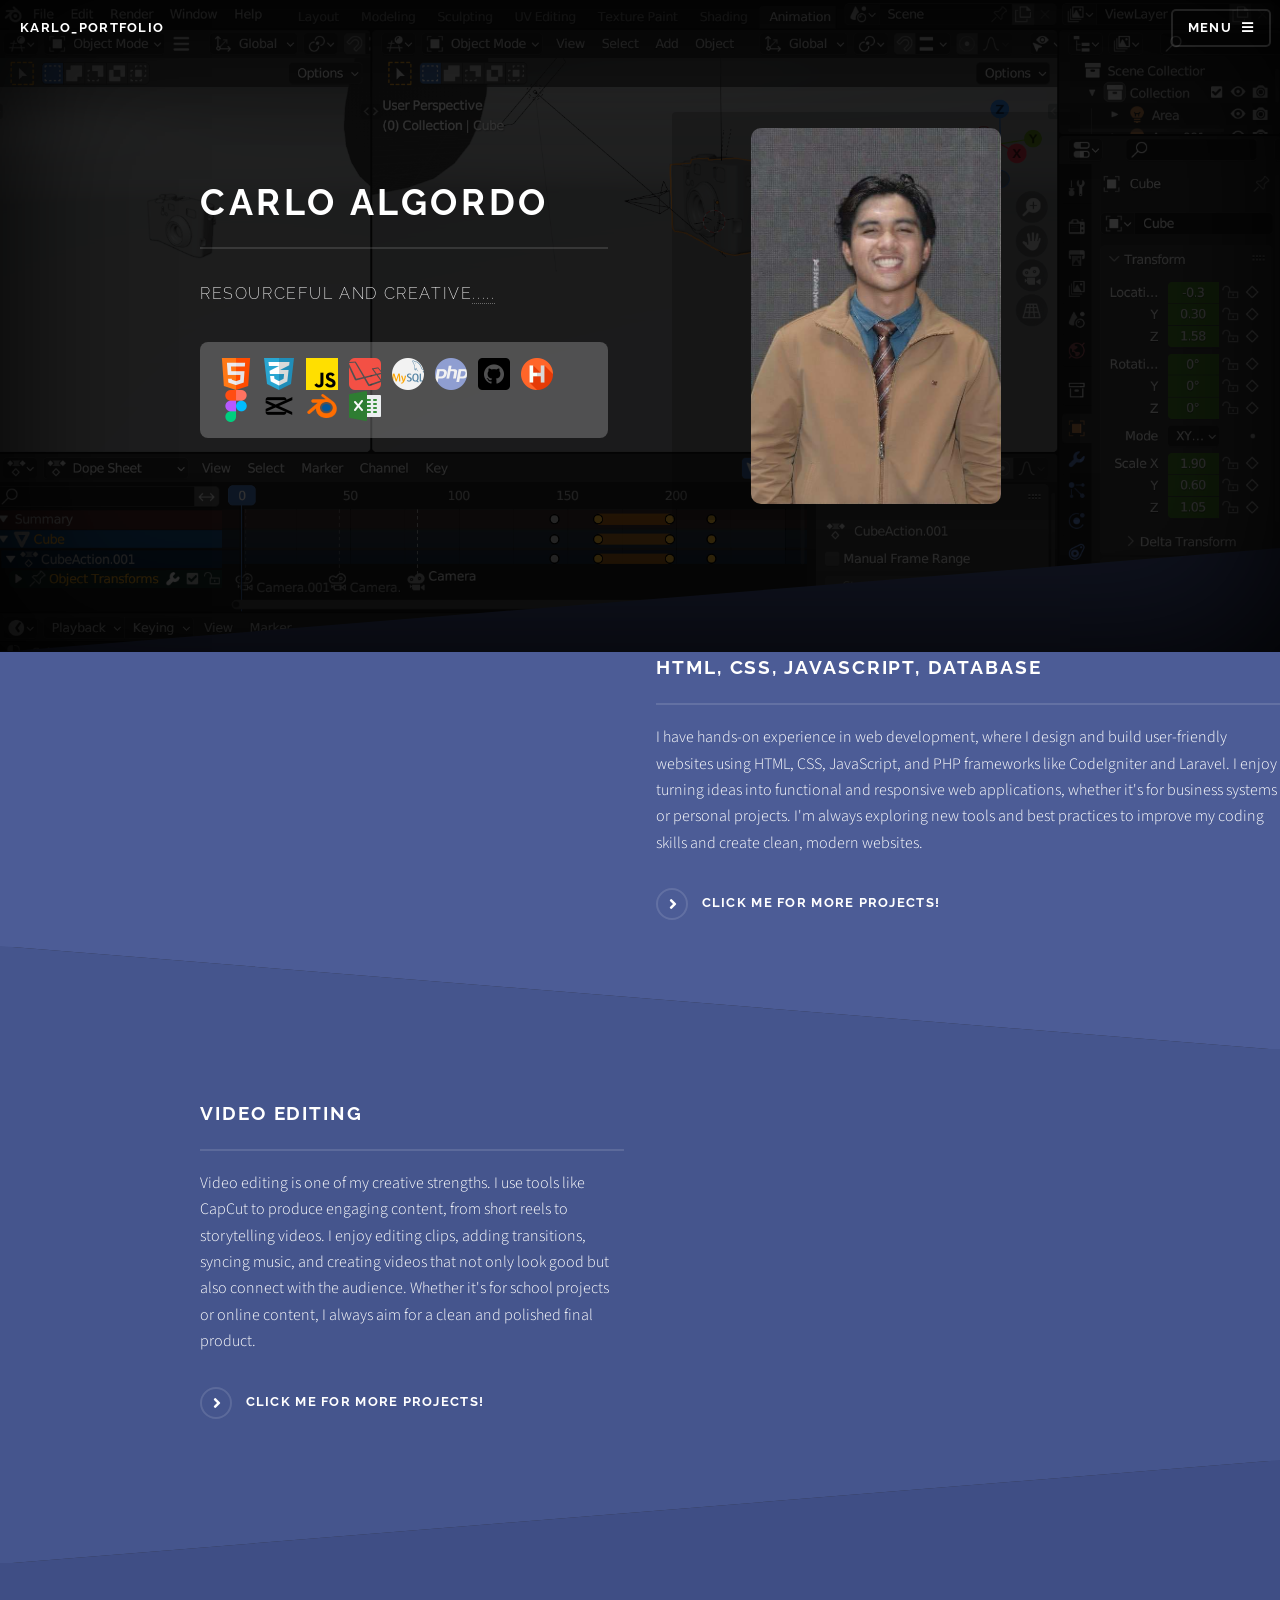
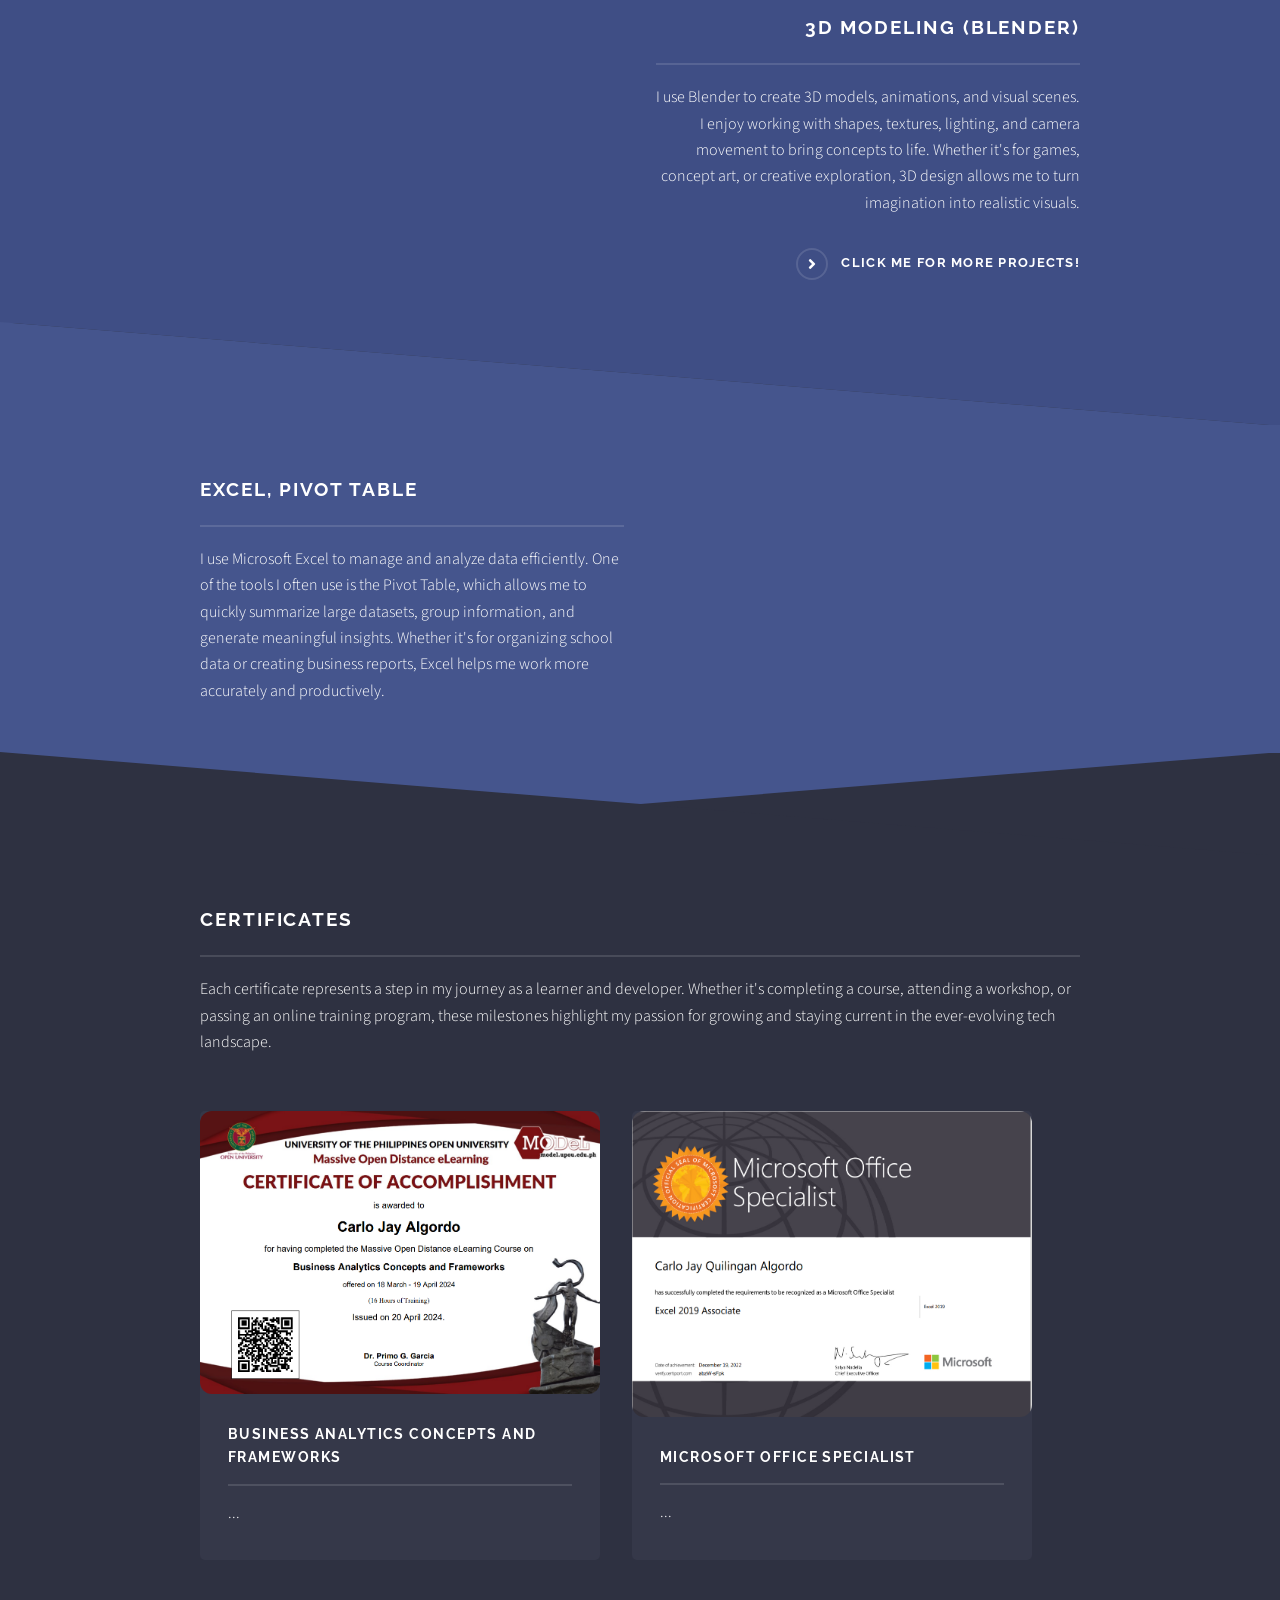
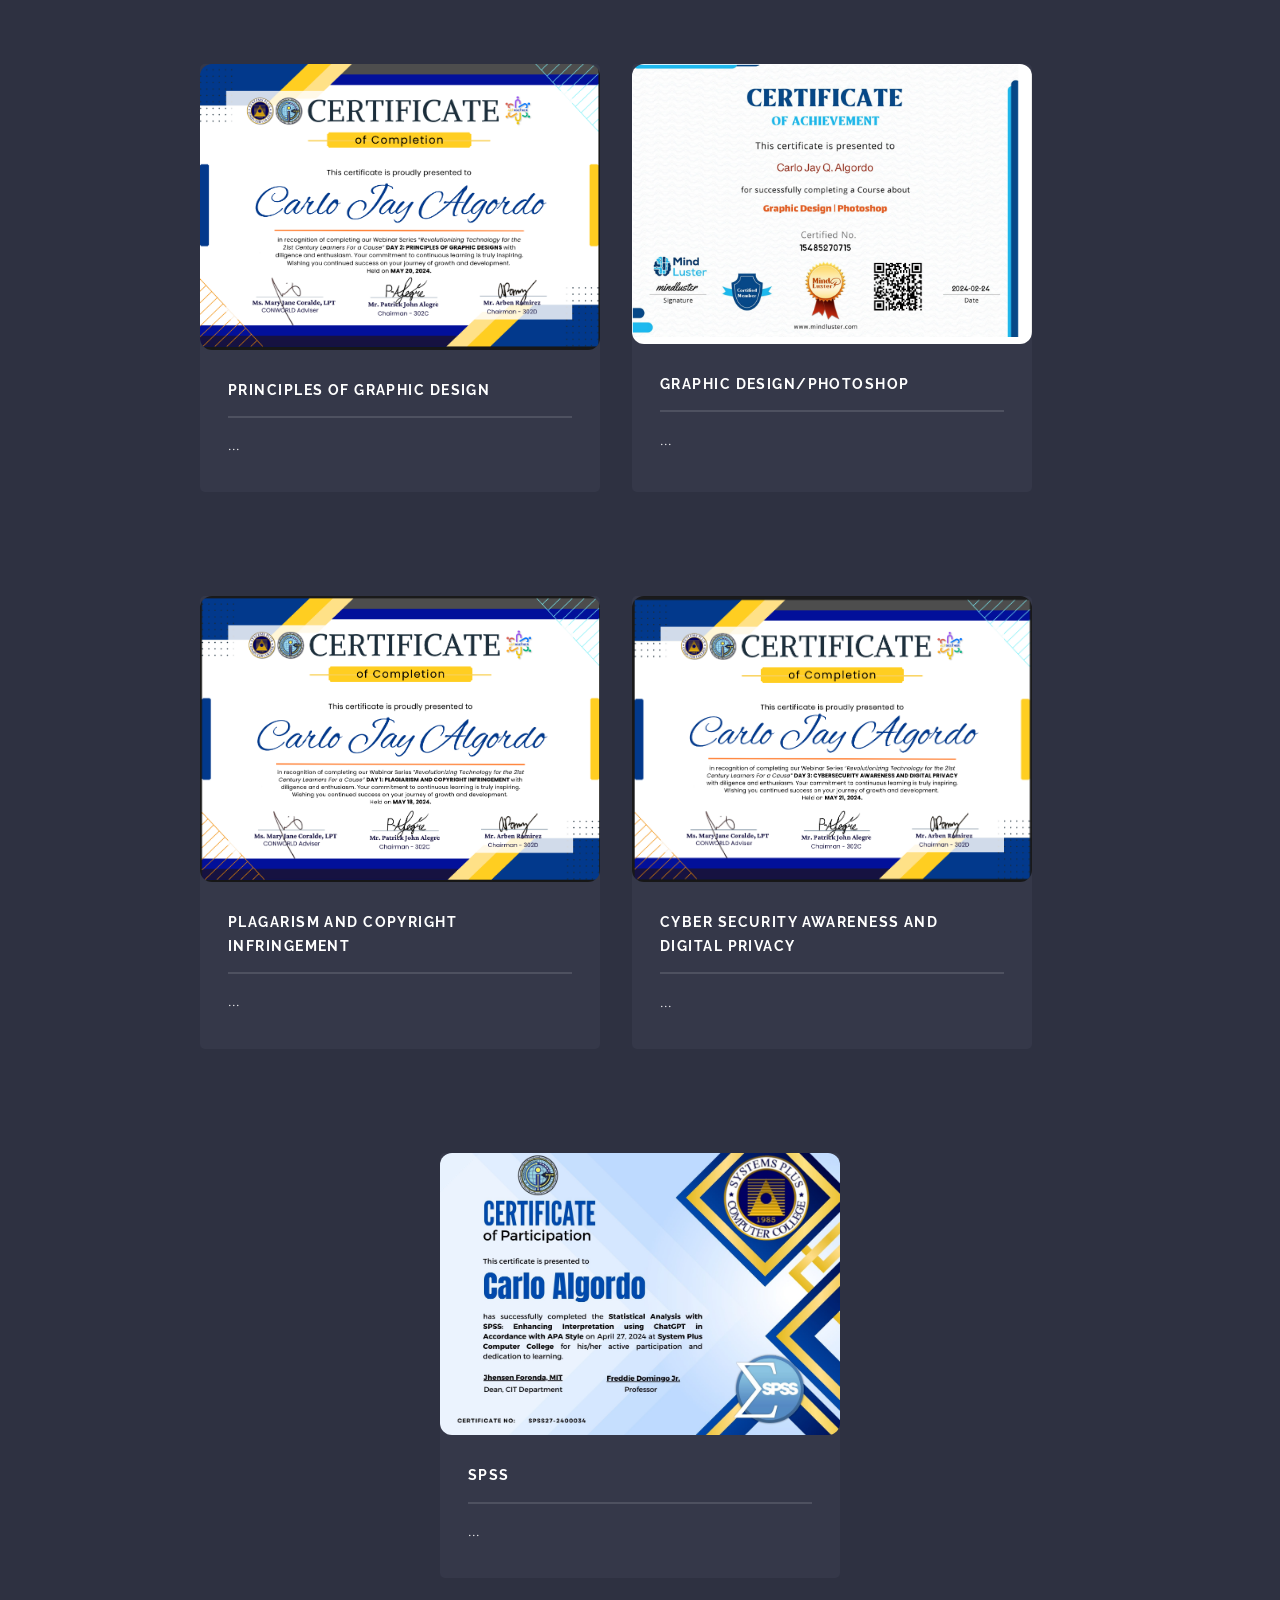
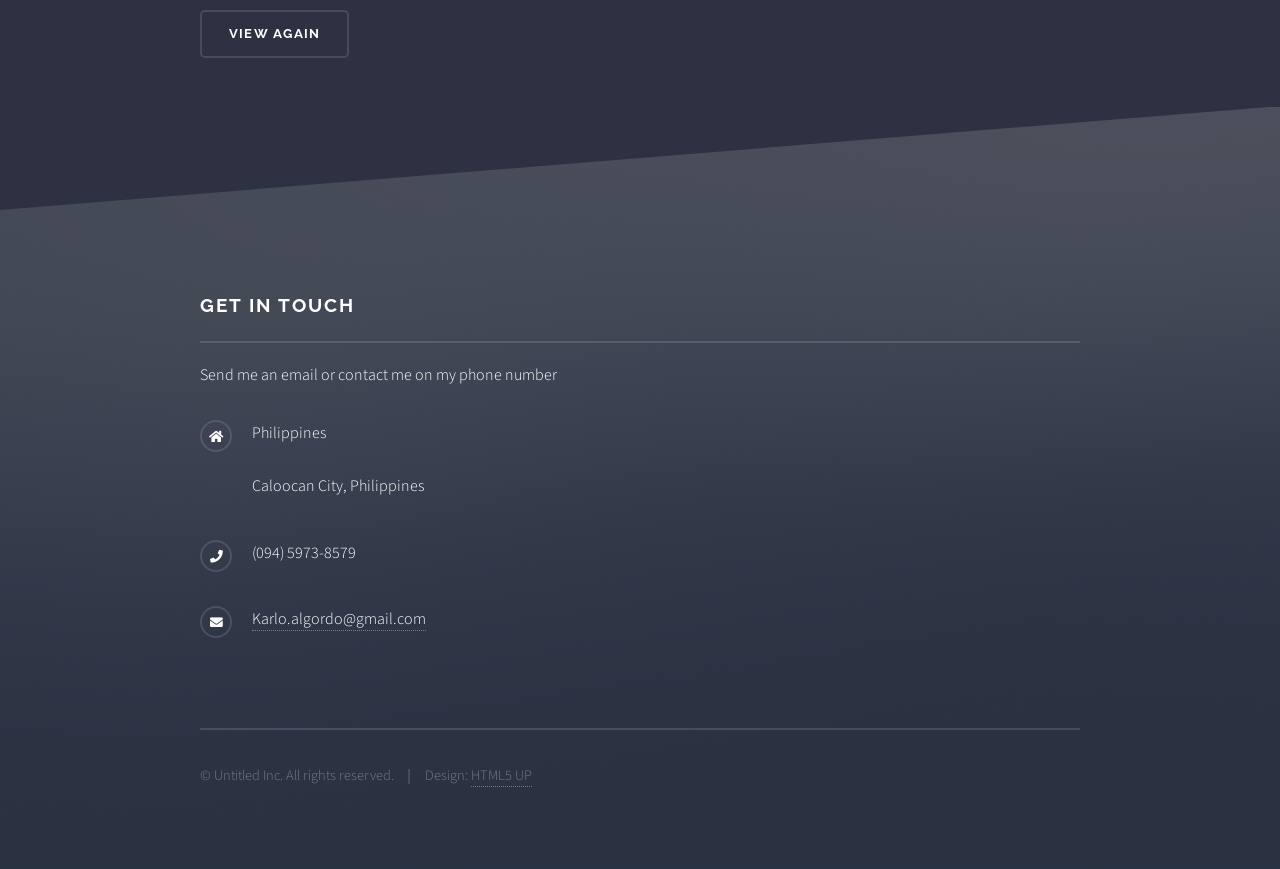
==== commit a516e563: "i fixx the project spelling" ====
--- a/index.html
+++ b/index.html
@@ -213,7 +213,7 @@
 						<div class="content" style="flex: 1; min-width: 300px;">
 							<h2 class="major">Video Editing</h2>
 							<p>Video editing is one of my creative strengths. I use tools like CapCut to produce engaging content, from short reels to storytelling videos. I enjoy editing clips, adding transitions, syncing music, and creating videos that not only look good but also connect with the audience. Whether it's for school projects or online content, I always aim for a clean and polished final product.</p>
-							<a href="project_ved.html" class="special">Click me for More Projec</a>
+							<a href="project_ved.html" class="special">Click me for More Projects!</a>
 						</div>
 
 						<!-- Video on the right -->
@@ -243,7 +243,7 @@
 						<div class="content" style="flex: 1; min-width: 300px;">
 							<h2 class="major">3D Modeling (Blender)</h2>
 							<p>I use Blender to create 3D models, animations, and visual scenes. I enjoy working with shapes, textures, lighting, and camera movement to bring concepts to life. Whether it's for games, concept art, or creative exploration, 3D design allows me to turn imagination into realistic visuals.</p>
-							<a href="project_3d.html" class="special">Click me for More Projec</a>
+							<a href="project_3d.html" class="special">Click me for More Projects!</a>
 						</div>
 
 					</div>
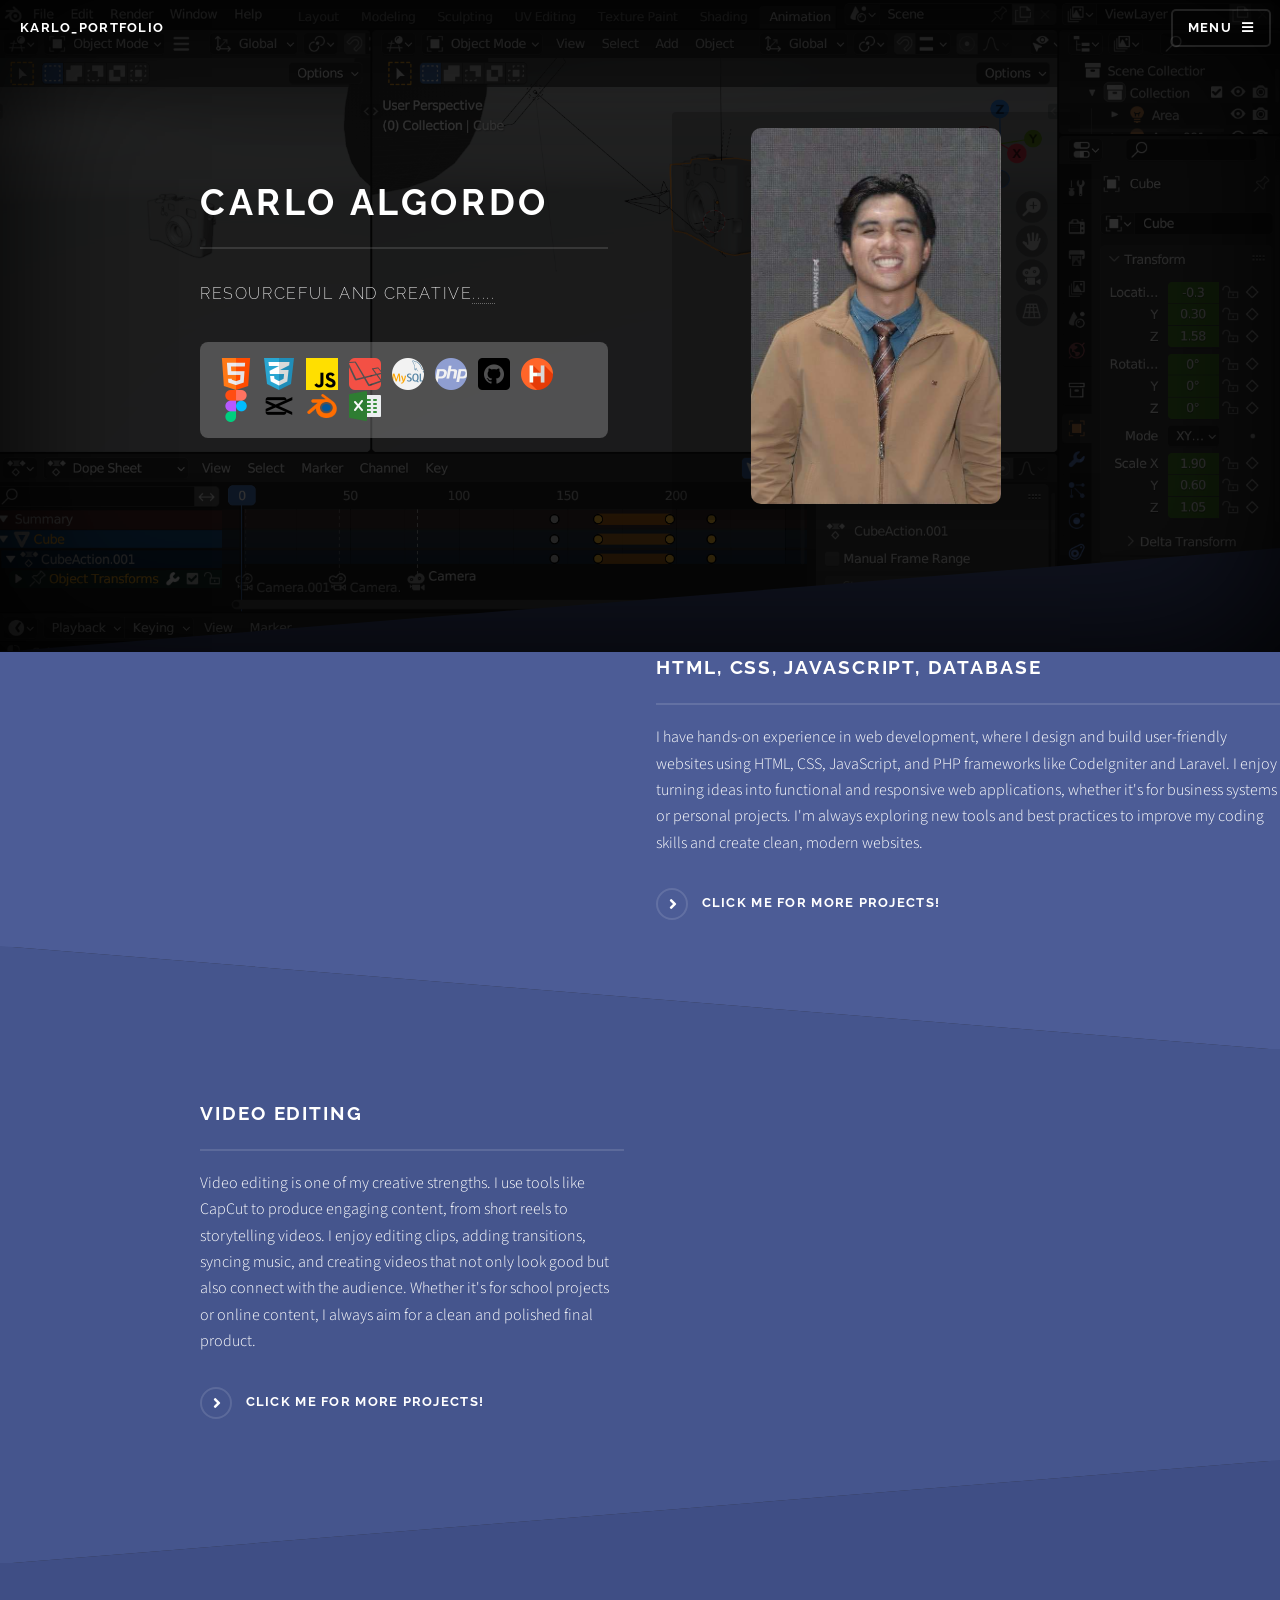
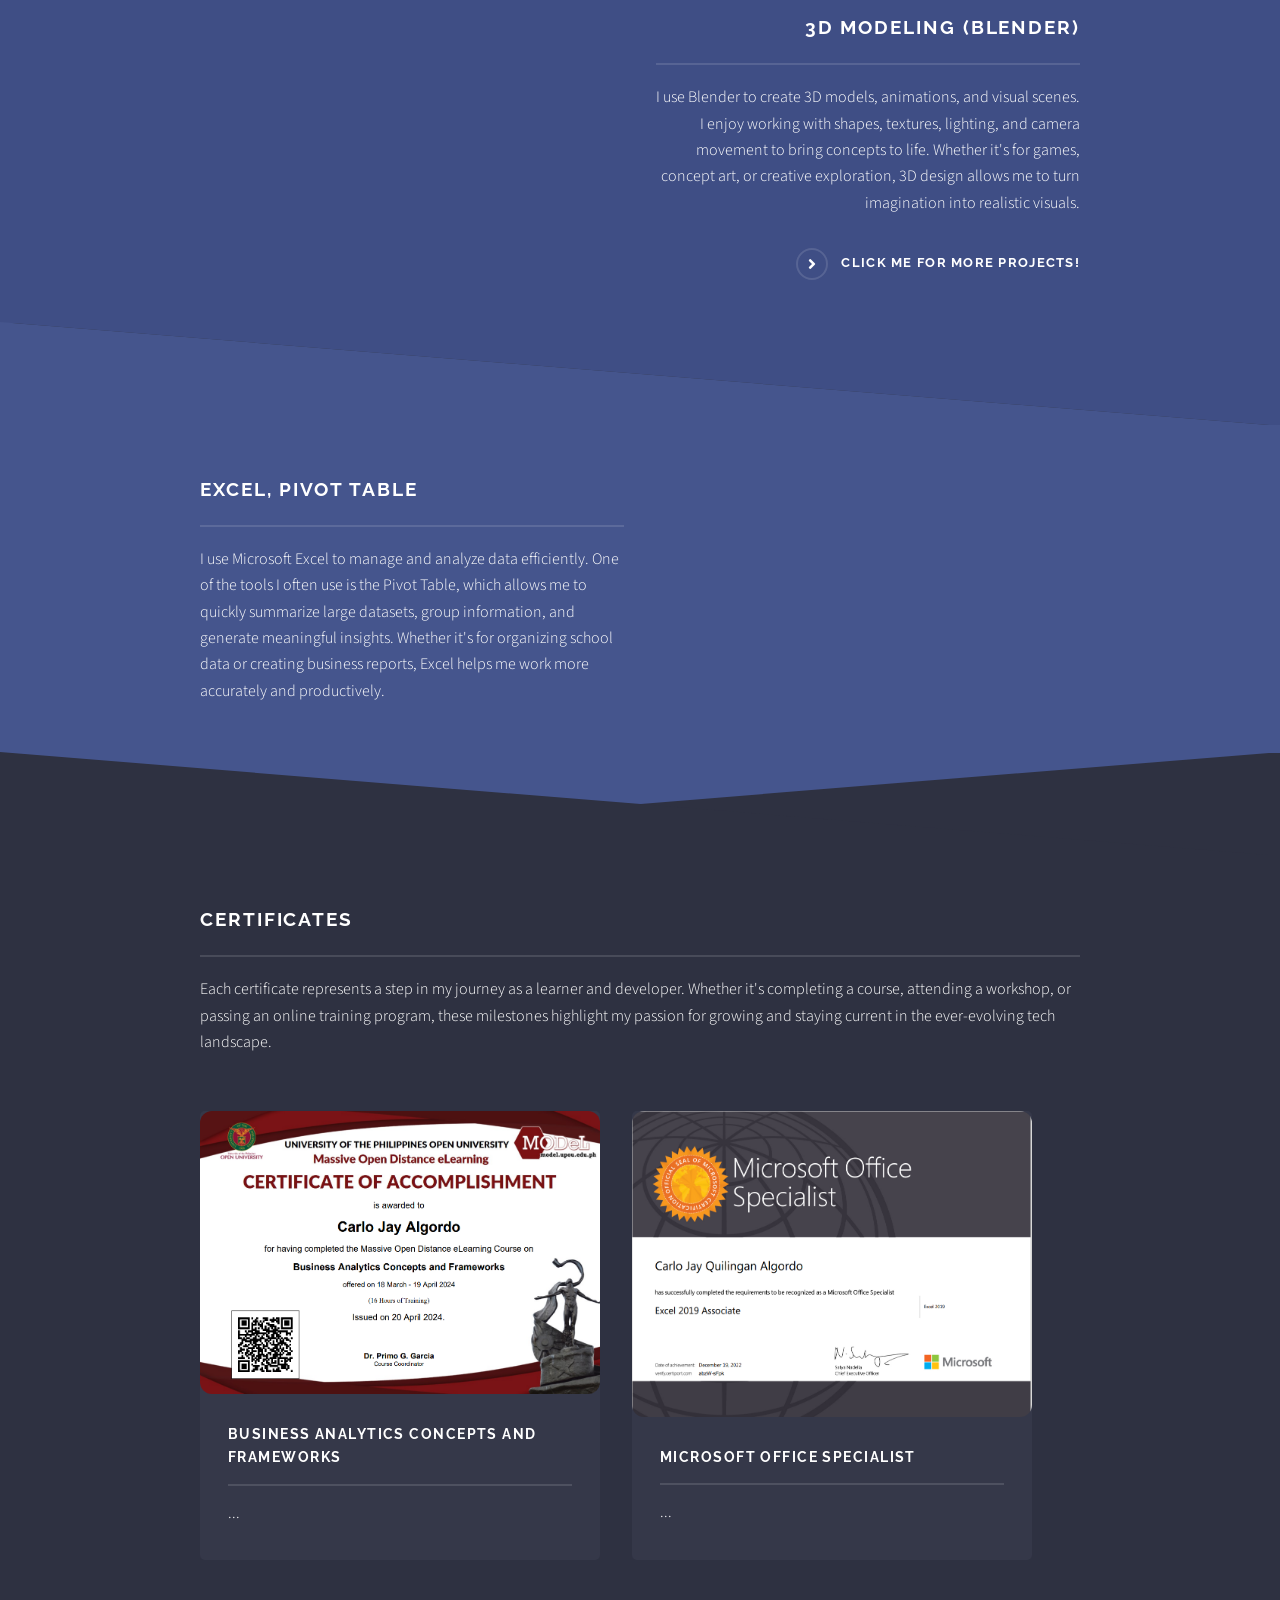
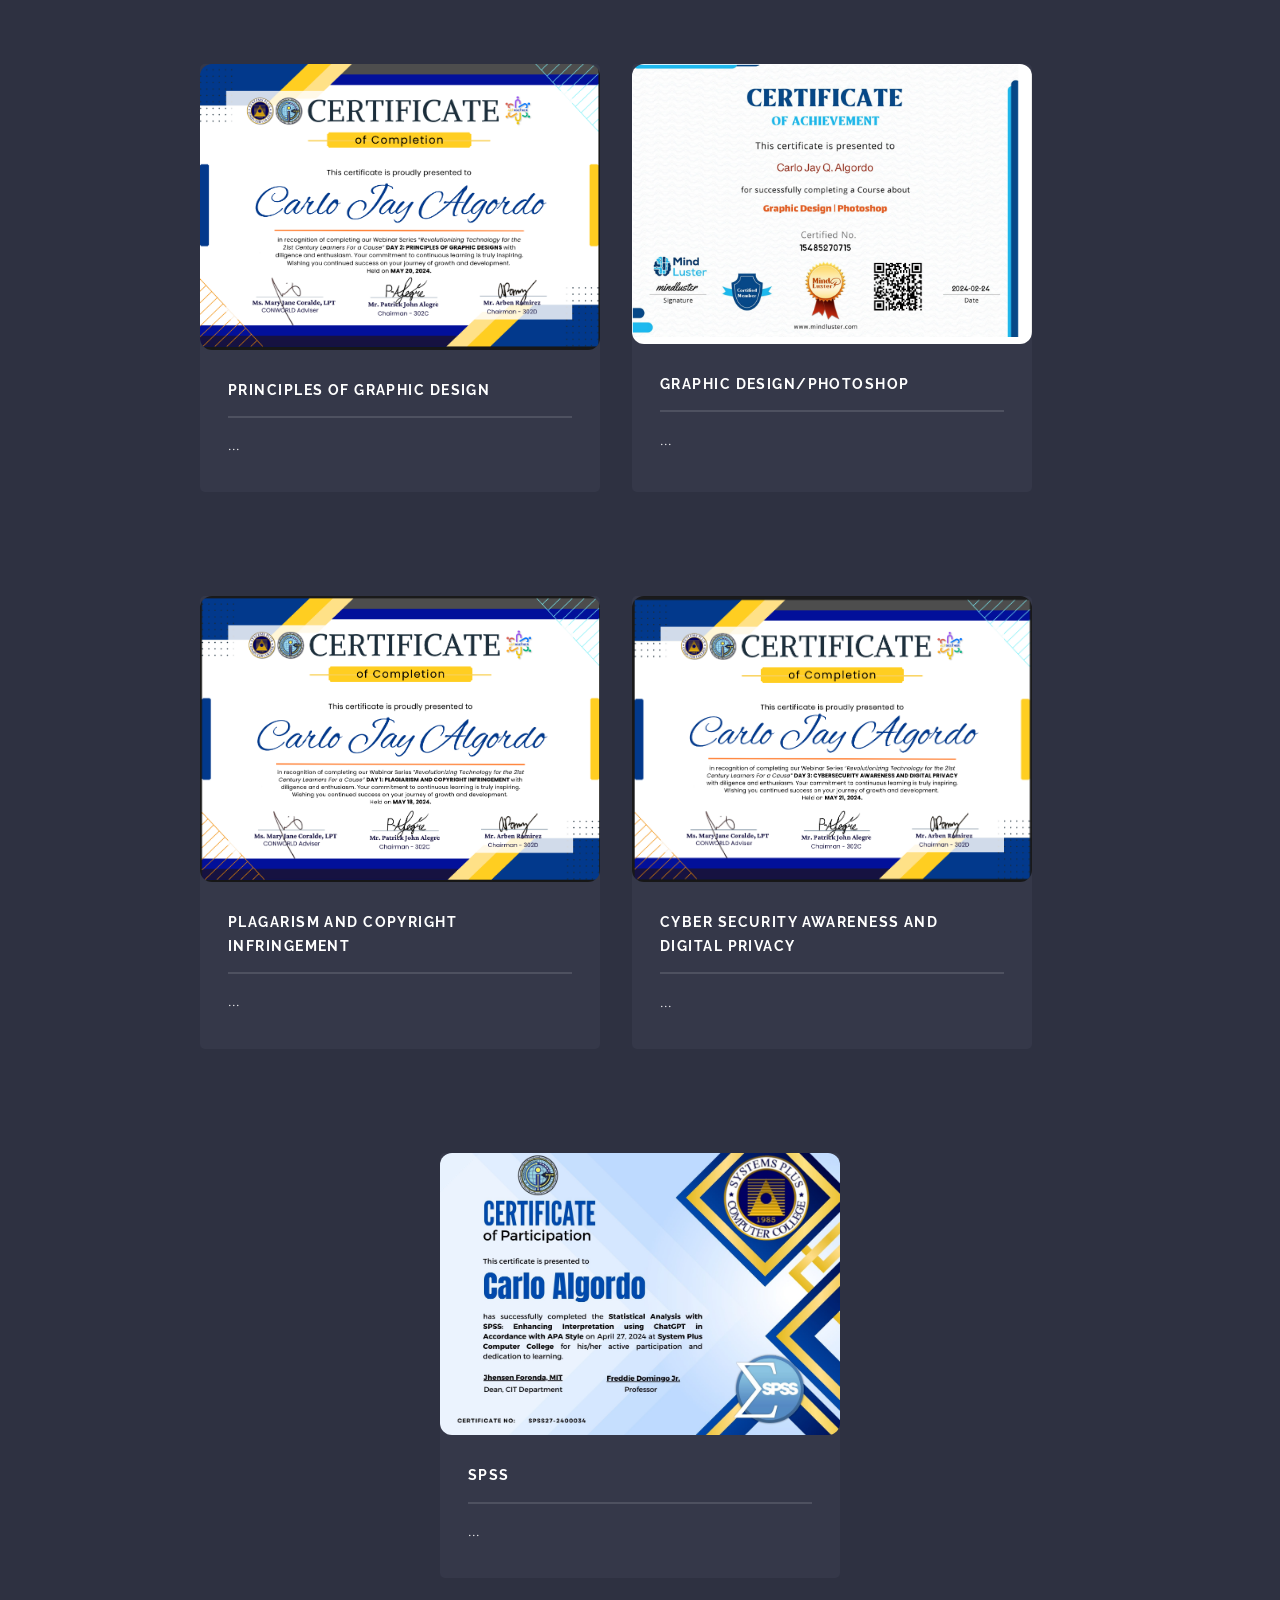
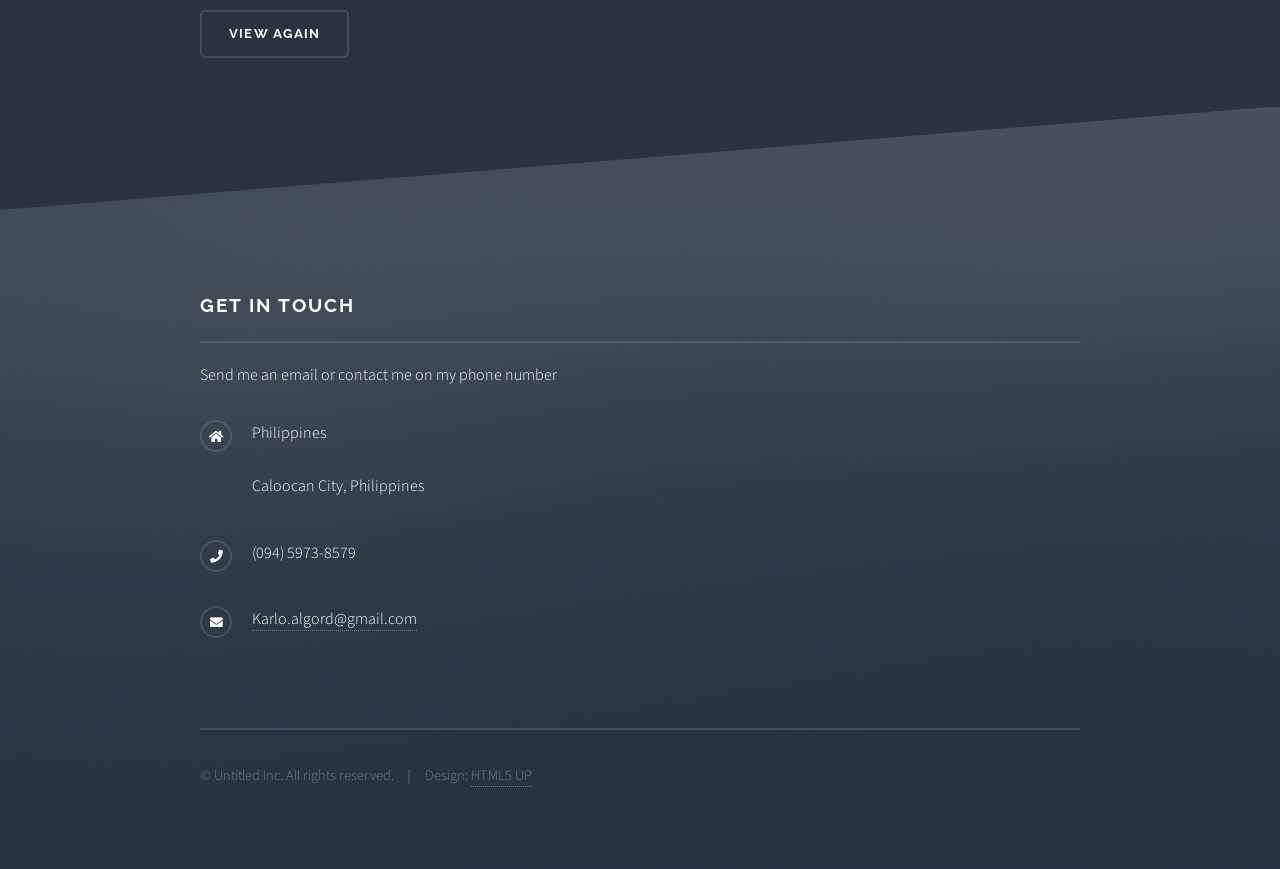
==== commit 5bed9fc2: "Update website title, add favicon, and correct email address" ====
--- a/index.html
+++ b/index.html
@@ -2,9 +2,10 @@
 
 <html>
 	<head>
-		<title>Solid State by HTML5 UP</title>
+		<title>Carlo Website Portfolio</title>
 		<meta charset="utf-8" />
 		<meta name="viewport" content="width=device-width, initial-scale=1, user-scalable=no" />
+		<link rel="icon" type="image/jpeg" href="images/me.jpeg">
 		<link rel="stylesheet" href="assets/css/main.css" />
 		<noscript><link rel="stylesheet" href="assets/css/noscript.css" /></noscript>
 		<style>
@@ -346,7 +347,7 @@
 									Caloocan City, Philippines
 								</li>
 								<li class="icon solid fa-phone">(094) 5973-8579</li>
-								<li class="icon solid fa-envelope"><a href="https://mail.google.com/mail/u/0/#sent?compose=new">Karlo.algordo@gmail.com</a></li>
+								<li class="icon solid fa-envelope"><a href="https://mail.google.com/mail/u/0/#sent?compose=new">Karlo.algord@gmail.com</a></li>
 								<!--<li class="icon brands fa-facebook-f"><a href="#">facebook.com/untitled-tld</a></li>
 								<li class="icon brands fa-instagram"><a href="#">instagram.com/untitled-tld</a></li>-->
 							</ul>
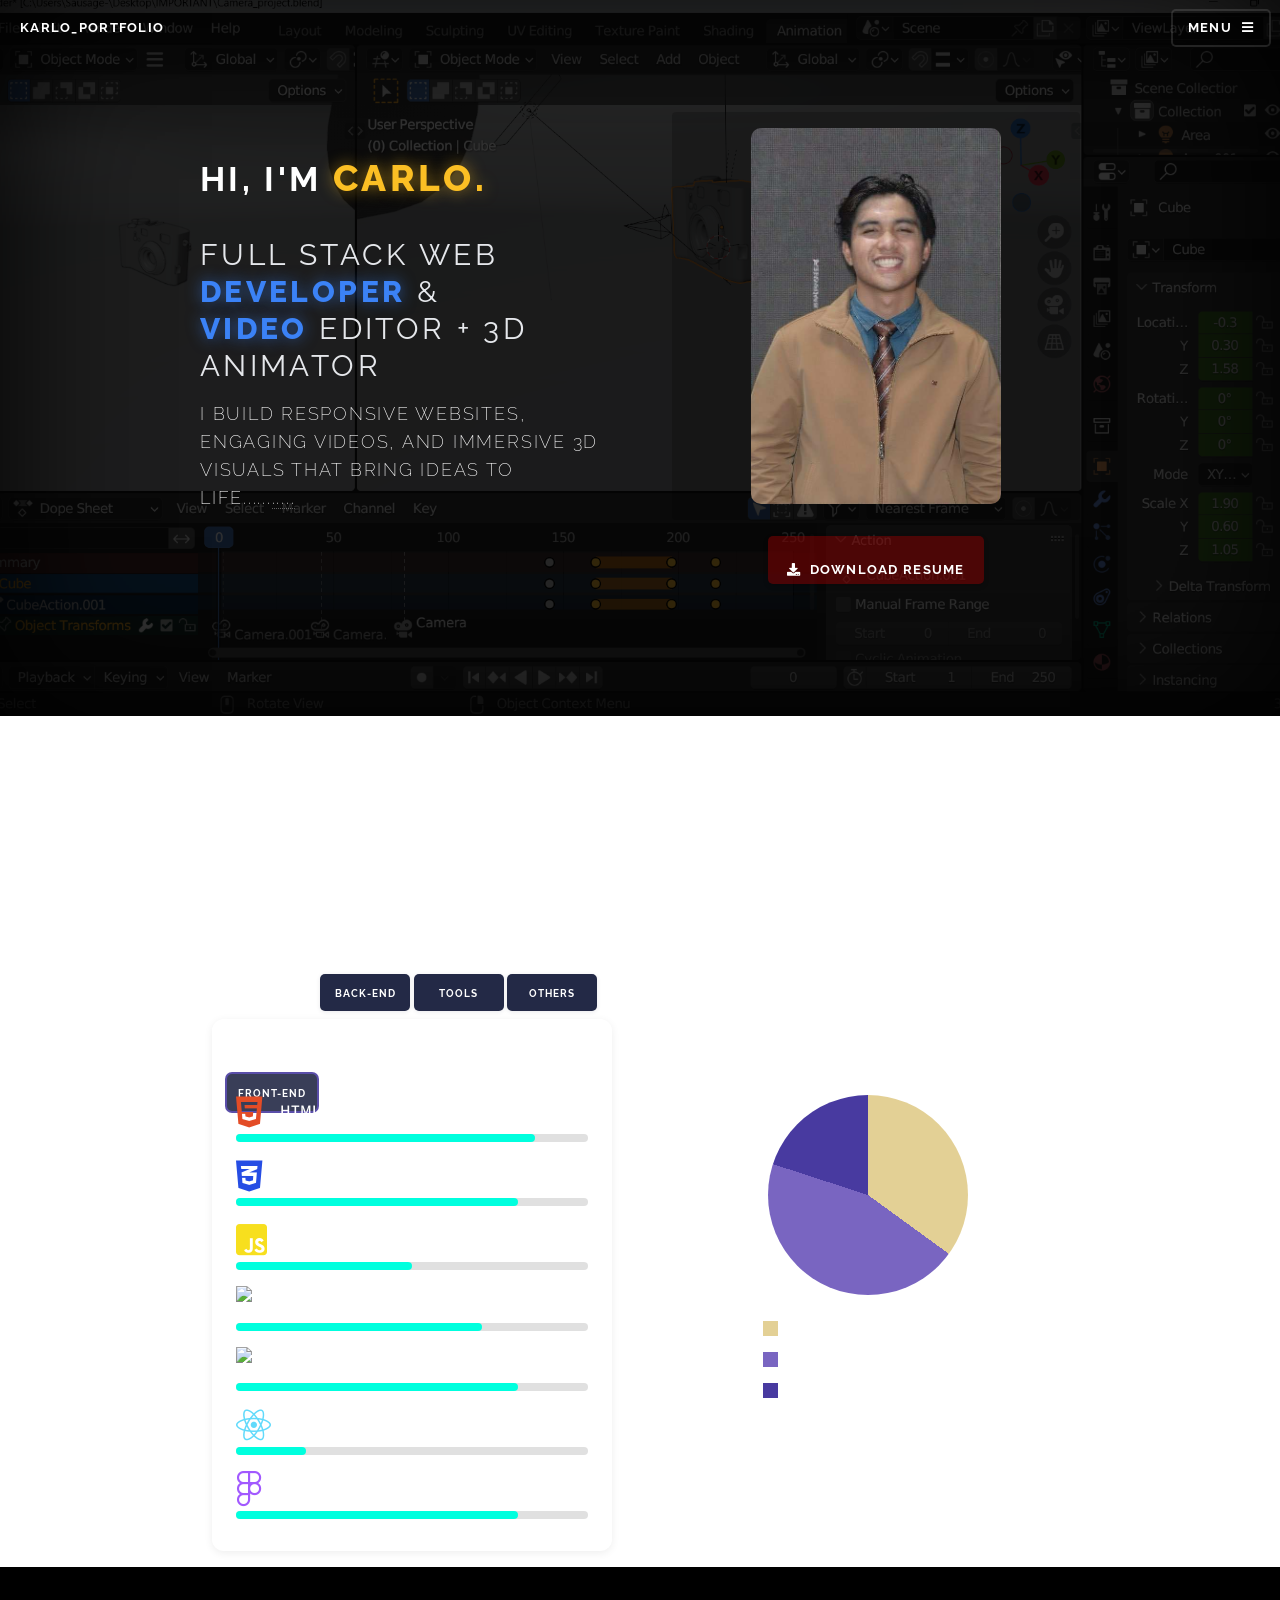
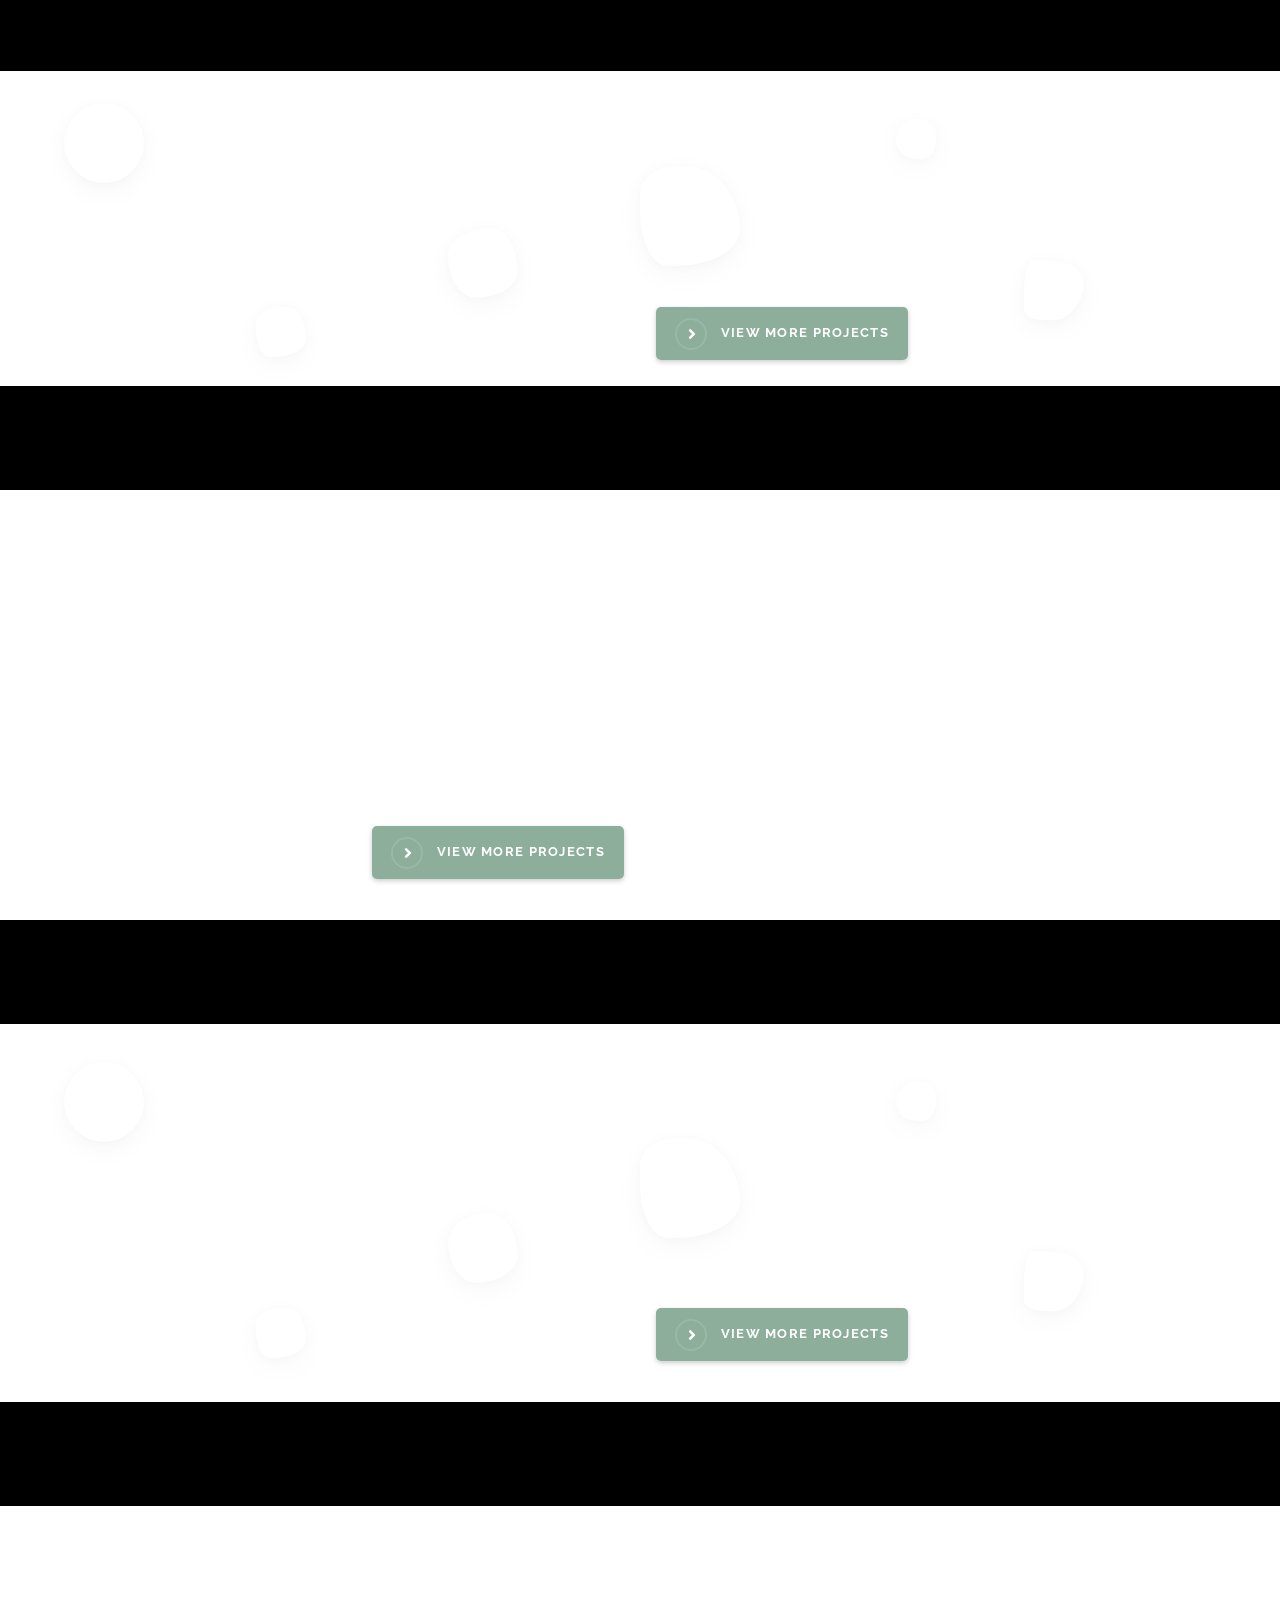
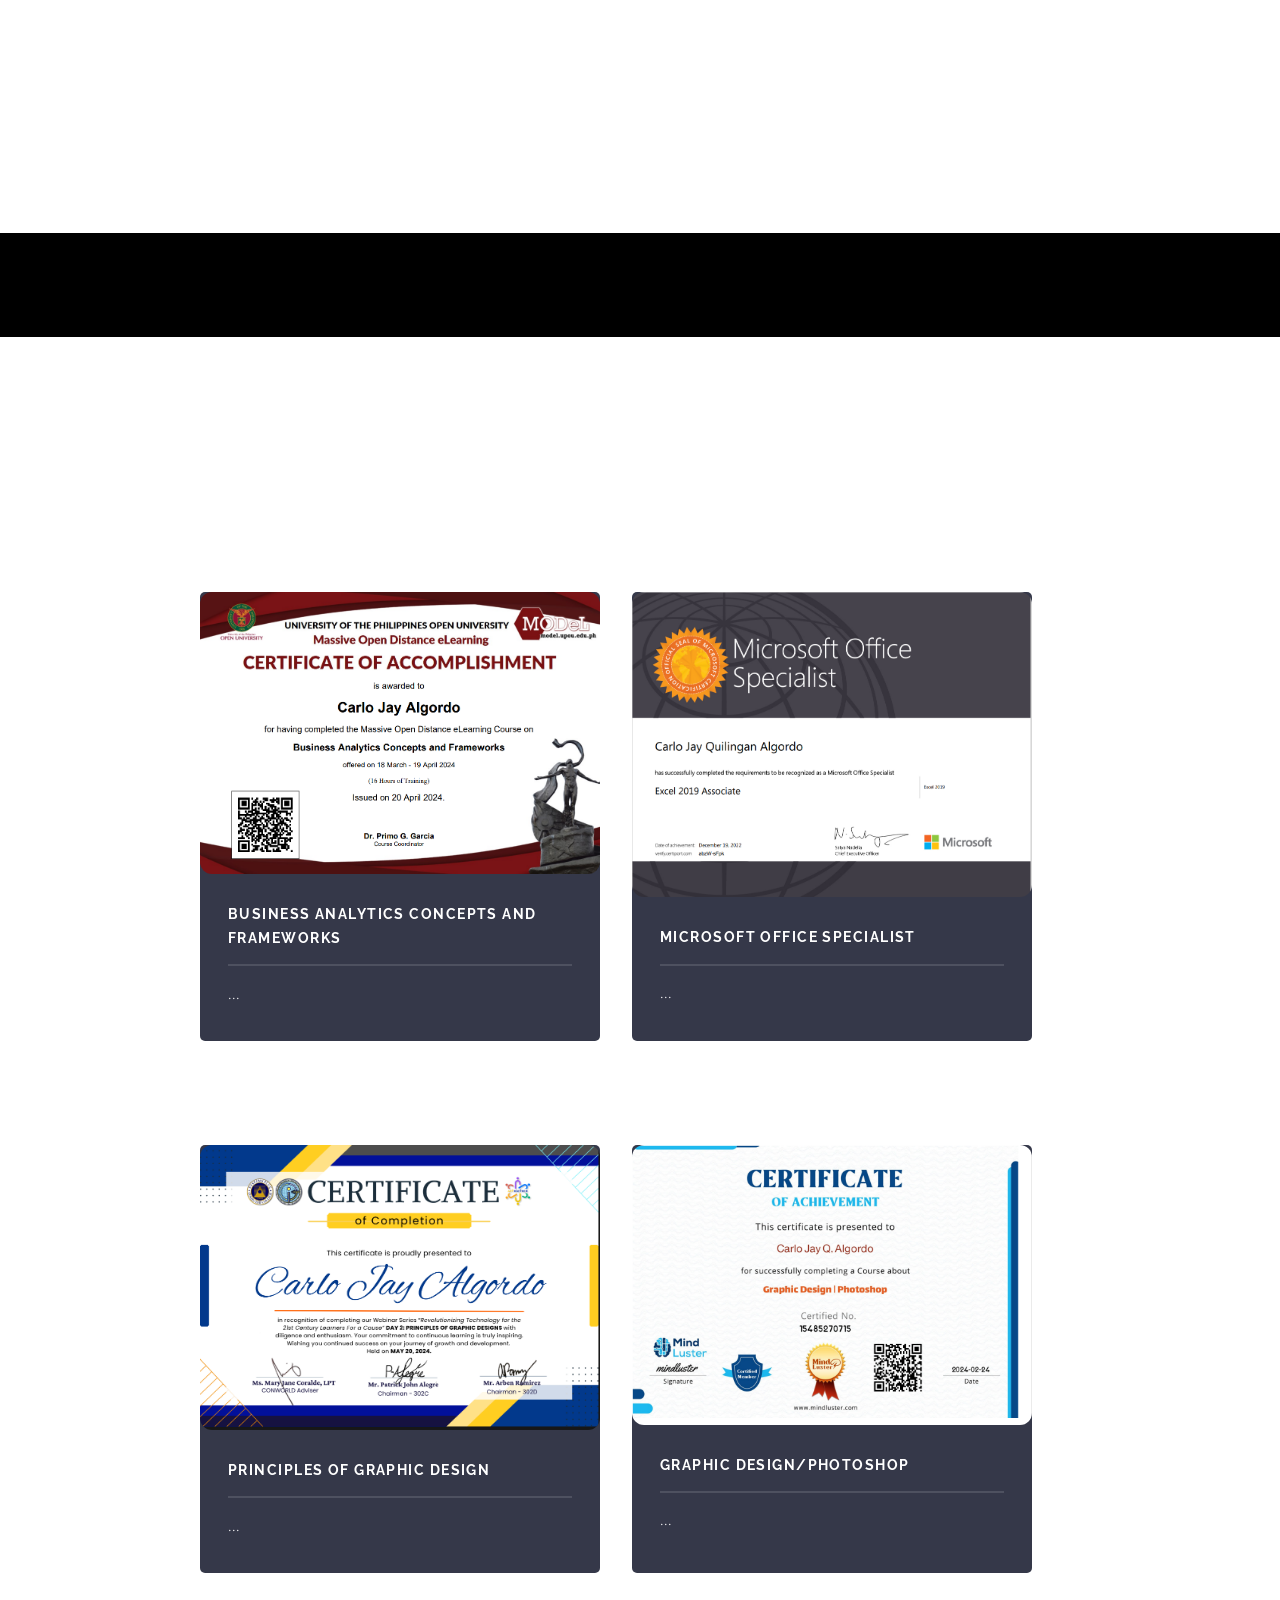
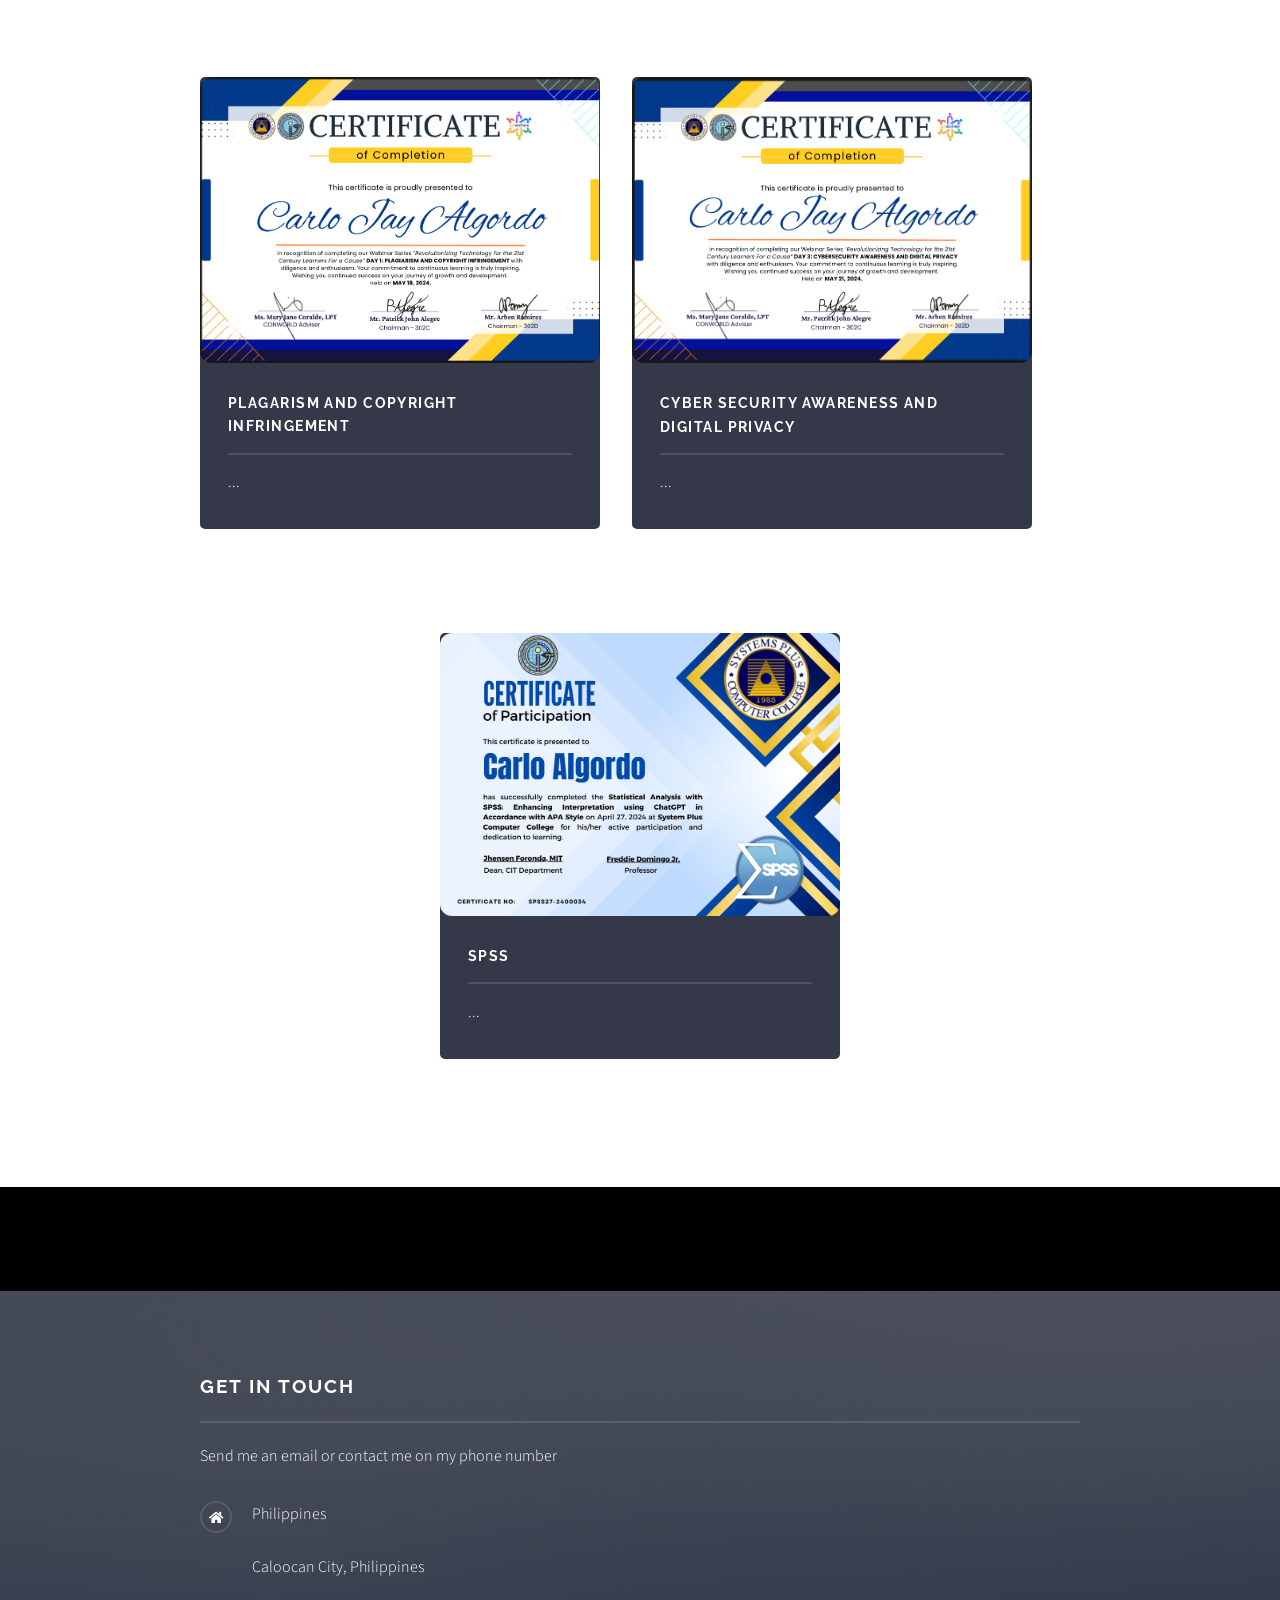
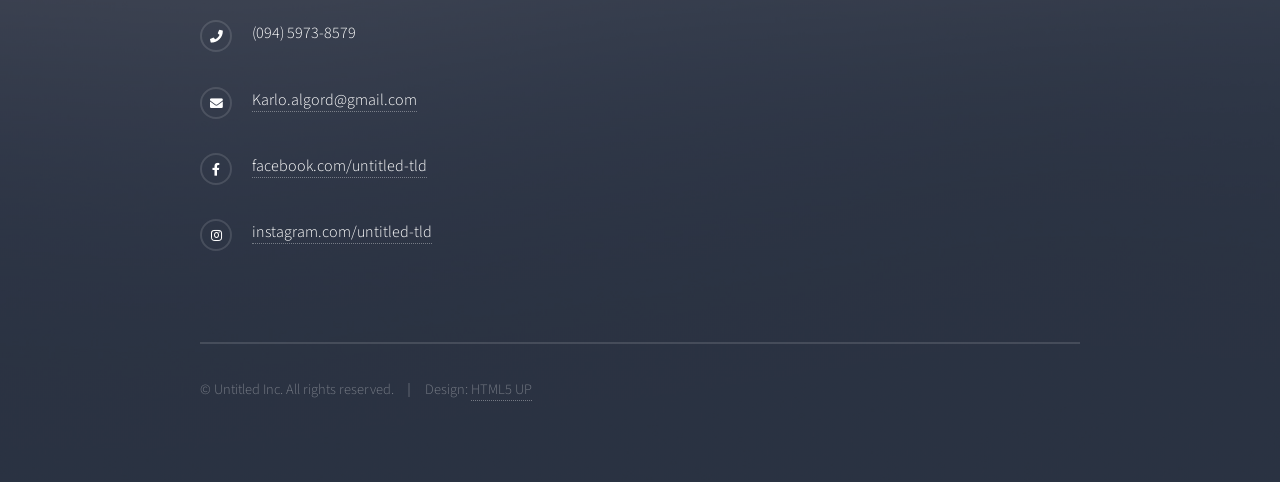
==== commit f9b98b81: "skills set, and bg" ====
--- a/index.html
+++ b/index.html
@@ -4,7 +4,7 @@
 	<head>
 		<title>Carlo Website Portfolio</title>
 		<meta charset="utf-8" />
-		<meta name="viewport" content="width=device-width, initial-scale=1, user-scalable=no" />
+		<meta name="viewport" content="width=device-width, initial-scale=1, user-scalable=yes, maximum-scale=5" />
 		<link rel="icon" type="image/jpeg" href="images/me.jpeg">
 		<link rel="stylesheet" href="assets/css/main.css" />
 		<noscript><link rel="stylesheet" href="assets/css/noscript.css" /></noscript>
@@ -119,7 +119,447 @@
 				display: inline-block;
 				margin-top: 1em;
 			}
+
+			/* Mobile-specific improvements */
+			@media screen and (max-width: 768px) {
+				#banner .inner {
+					flex-direction: column !important;
+					text-align: center;
+					padding: 2em 1em;
+				}
+				
+				#banner .inner > div {
+					flex: none !important;
+					width: 100% !important;
+					margin: 0 !important;
+				}
+				
+				#banner .inner > div:first-child {
+					margin-bottom: 2em !important;
+				}
+				
+				#banner .inner > div:last-child {
+					margin-left: 0 !important;
+				}
+				
+				#banner .inner > div:last-child > div {
+					padding: 0.8em !important;
+				}
+				
+				#banner .inner > div:last-child img {
+					max-width: 200px !important;
+				}
+				
+				/* Enhanced banner heading styles */
+				#banner h1 {
+					font-size: 1.5em !important;
+					font-weight: 700 !important;
+					line-height: 1.2 !important;
+					margin-bottom: 0.8em !important;
+					text-align: center !important;
+				}
+				
+				#banner h1 .text-yellow-400 {
+					color: #fbbf24 !important;
+					font-size: 1.1em !important;
+					font-weight: 800 !important;
+					text-shadow: 0 0 10px rgba(251, 191, 36, 0.5) !important;
+				}
+				
+				#banner h1 .text-gray-200 {
+					color: #e5e7eb !important;
+					font-size: 0.9em !important;
+					font-weight: 400 !important;
+				}
+				
+				#banner p {
+					font-size: 1em !important;
+					line-height: 1.6 !important;
+					margin-bottom: 1.5em !important;
+					text-align: center !important;
+				}
+				
+				/* Tools section mobile improvements */
+				#two .inner {
+					flex-direction: column !important;
+					gap: 2em !important;
+				}
+				
+				#two .inner > div {
+					flex: none !important;
+					width: 100% !important;
+					min-width: auto !important;
+				}
+				
+				.carousel-container,
+				.pie-graph-container {
+					min-height: 250px !important;
+					margin-top: 1.5em !important;
+				}
+				
+				.logo {
+					padding: 0.8em !important;
+					margin-top: 1em !important;
+					display: flex !important;
+					flex-wrap: wrap !important;
+					justify-content: center !important;
+					gap: 0.5em !important;
+				}
+				
+				.custom-icon {
+					width: 28px !important;
+					height: 28px !important;
+					margin: 0.2em !important;
+				}
+				
+				/* Section improvements for mobile */
+				.wrapper.spotlight .inner {
+					flex-direction: column !important;
+					gap: 2em !important;
+				}
+				
+				.wrapper.spotlight .inner > div {
+					flex: none !important;
+					width: 100% !important;
+					min-width: auto !important;
+				}
+				
+				.wrapper.spotlight .content {
+					order: 2;
+				}
+				
+				.wrapper.spotlight .video-container {
+					order: 1;
+				}
+				
+				.video-container video {
+					max-width: 100% !important;
+					border-radius: 10px !important;
+				}
+				
+				/* Features improvements for mobile */
+				#four .features {
+					gap: 1.5em !important;
+				}
+				
+				#four .features article {
+					flex: 1 1 100% !important;
+					max-width: 100% !important;
+					min-width: auto !important;
+					margin-bottom: 2em !important;
+				}
+				
+				#four .features article img {
+					border-radius: 8px !important;
+				}
+			}
+			
+			@media screen and (max-width: 480px) {
+				#banner .inner {
+					padding: 1.5em 0.8em !important;
+				}
+				
+				#banner .inner > div:last-child img {
+					max-width: 150px !important;
+				}
+				
+				/* Enhanced banner heading styles for small screens */
+				#banner h1 {
+					font-size: 1.3em !important;
+				}
+				
+				#banner h1 .text-yellow-400 {
+					font-size: 1.15em !important;
+				}
+				
+				#banner h1 .text-gray-200 {
+					font-size: 0.85em !important;
+				}
+				
+				#banner p {
+					font-size: 0.9em !important;
+				}
+				
+				.logo {
+					padding: 0.6em !important;
+					gap: 0.3em !important;
+				}
+				
+				.custom-icon {
+					width: 24px !important;
+					height: 24px !important;
+					margin: 0.1em !important;
+				}
+				
+				.wrapper.spotlight .inner {
+					gap: 1.5em !important;
+					padding: 1.5em 0.8em !important;
+				}
+				
+				.wrapper.spotlight .content {
+					padding: 0 0.5em !important;
+				}
+				
+				#four .features {
+					gap: 1em !important;
+				}
+				
+				#four .features article {
+					margin-bottom: 1.5em !important;
+				}
+			}
+			
+			@media screen and (max-width: 360px) {
+				#banner .inner {
+					padding: 1em 0.5em !important;
+				}
+				
+				#banner .inner > div:last-child img {
+					max-width: 120px !important;
+				}
+				
+				/* Enhanced banner heading styles for extra small screens */
+				#banner h1 {
+					font-size: 1.2em !important;
+				}
+				
+				#banner h1 .text-yellow-400 {
+					font-size: 1.2em !important;
+				}
+				
+				#banner h1 .text-gray-200 {
+					font-size: 0.8em !important;
+				}
+				
+				#banner p {
+					font-size: 0.85em !important;
+				}
+				
+				.logo {
+					padding: 0.5em !important;
+					gap: 0.2em !important;
+				}
+				
+				.custom-icon {
+					width: 20px !important;
+					height: 20px !important;
+					margin: 0.1em !important;
+				}
+				
+				.wrapper.spotlight .inner {
+					gap: 1em !important;
+					padding: 1em 0.5em !important;
+				}
+				
+				.wrapper.spotlight .content {
+					padding: 0 0.3em !important;
+				}
+				
+				#four .features {
+					gap: 0.8em !important;
+				}
+				
+				#four .features article {
+					margin-bottom: 1em !important;
+				}
+			}
+			
+			/* Landscape orientation improvements */
+			@media screen and (max-width: 768px) and (orientation: landscape) {
+				#banner .inner {
+					flex-direction: row !important;
+					align-items: center !important;
+					gap: 2em !important;
+				}
+				
+				#banner .inner > div:first-child {
+					margin-bottom: 0 !important;
+					flex: 1 !important;
+				}
+				
+				#banner .inner > div:last-child {
+					flex: 1 !important;
+				}
+				
+				#banner .inner > div:last-child img {
+					max-width: 120px !important;
+				}
+				
+				/* Enhanced banner heading styles for landscape */
+				#banner h1 {
+					font-size: 1.3em !important;
+					text-align: left !important;
+				}
+				
+				#banner h1 .text-yellow-400 {
+					font-size: 1.1em !important;
+				}
+				
+				#banner h1 .text-gray-200 {
+					font-size: 0.85em !important;
+				}
+				
+				#banner p {
+					text-align: left !important;
+				}
+				
+				.wrapper.spotlight .inner {
+					flex-direction: row !important;
+					align-items: center !important;
+				}
+				
+				.wrapper.spotlight .content {
+					order: 2 !important;
+				}
+				
+				.wrapper.spotlight .video-container {
+					order: 1 !important;
+				}
+			}
+			
+			/* Enhanced banner heading styles for desktop */
+			#banner h1 {
+				font-size: 2.1em !important;
+				font-weight: 700 !important;
+				line-height: 1.1 !important;
+				margin-bottom: 0.5em !important;
+				color: #ffffff !important;
+			}
+			
+			#banner h1 .text-yellow-400 {
+				color: #fbbf24 !important;
+				font-size: 1.1em !important;
+				font-weight: 800 !important;
+				text-shadow: 0 0 15px rgba(251, 191, 36, 0.6) !important;
+				animation: glow 2s ease-in-out infinite alternate !important;
+			}
+			
+			@keyframes glow {
+				from {
+					text-shadow: 0 0 15px rgba(251, 191, 36, 0.6) !important;
+				}
+				to {
+					text-shadow: 0 0 25px rgba(251, 191, 36, 0.8), 0 0 35px rgba(251, 191, 36, 0.4) !important;
+				}
+			}
+			
+			#banner h1 .text-gray-200 {
+				color: #e5e7eb !important;
+				font-size: 0.9em !important;
+				font-weight: 400 !important;
+			}
+			
+			#banner p {
+				font-size: 1.1em !important;
+				line-height: 1.6 !important;
+				margin-bottom: 1.5em !important;
+				color: #ffffff !important;
+			}
+
+			.skills-btn:hover {
+				box-shadow: 0 0 0 2.5px #3b82f6 !important;
+				background: #232946 !important;
+				color: #fff !important;
+			}
+
+			#two::before {
+				content: '';
+				position: absolute;
+				top: 0; left: 0; width: 100%; height: 100%;
+				z-index: 0;
+				pointer-events: none;
+				background:
+					/* Star layer 1 */
+					repeating-radial-gradient(circle at 20% 30%, #fff8 1px, transparent 2px, transparent 100px),
+					repeating-radial-gradient(circle at 70% 80%, #fff5 1.2px, transparent 2.2px, transparent 120px),
+					repeating-radial-gradient(circle at 50% 10%, #fff3 0.8px, transparent 1.8px, transparent 80px);
+				opacity: 0.45;
+				animation: galaxy-move 60s linear infinite;
+			}
+			@keyframes galaxy-move {
+				0% { background-position: 0 0, 0 0, 0 0; }
+				100% { background-position: 100px 200px, 200px 100px, 150px 300px; }
+			}
+			#two > .inner { position: relative; z-index: 1; }
+
+			@keyframes glow-blue {
+				from {
+					text-shadow: 0 0 15px rgba(59, 130, 246, 0.6);
+				}
+				to {
+					text-shadow: 0 0 25px rgba(59, 130, 246, 0.8), 0 0 35px rgba(59, 130, 246, 0.4);
+				}
+			}
+
+			.floating-shape {
+				position: absolute;
+				opacity: 0.18;
+				z-index: 2;
+				pointer-events: none;
+				animation: float 8s ease-in-out infinite alternate;
+				box-shadow: 0 8px 32px 0 rgba(0,0,0,0.18), 0 1.5px 8px 0 rgba(0,0,0,0.10);
+			}
+			.floating-shape.shape1 {
+				top: 10%;
+				left: 5%;
+				width: 80px;
+				height: 80px;
+				background: #fff;
+				border-radius: 50%;
+				animation-delay: 0s;
+			}
+			.floating-shape.shape2 {
+				top: 60%;
+				left: 80%;
+				width: 60px;
+				height: 60px;
+				background: #fff;
+				border-radius: 20% 80% 60% 40%/60% 40% 80% 20%;
+				animation-delay: 2s;
+			}
+			.floating-shape.shape3 {
+				top: 30%;
+				left: 50%;
+				width: 100px;
+				height: 100px;
+				background: #fff;
+				border-radius: 40% 60% 70% 30%/30% 70% 40% 60%;
+				animation-delay: 4s;
+			}
+			.floating-shape.shape4 {
+				top: 75%;
+				left: 20%;
+				width: 50px;
+				height: 50px;
+				background: #fff;
+				border-radius: 60% 40% 70% 30%/30% 70% 40% 60%;
+				animation-delay: 1.5s;
+			}
+			.floating-shape.shape5 {
+				top: 15%;
+				left: 70%;
+				width: 40px;
+				height: 40px;
+				background: #fff;
+				border-radius: 50% 50% 40% 60%/60% 40% 50% 50%;
+				animation-delay: 3s;
+			}
+			.floating-shape.shape6 {
+				top: 50%;
+				left: 35%;
+				width: 70px;
+				height: 70px;
+				background: #fff;
+				border-radius: 60% 40% 60% 40%/40% 60% 40% 60%;
+				animation-delay: 2.5s;
+			}
+			@keyframes float {
+				0% { transform: translateY(0) scale(1) rotate(0deg);}
+				100% { transform: translateY(-30px) scale(1.1) rotate(10deg);}
+			}
 		</style>
+		<!-- AOS Animation Library -->
+		<link href="https://cdn.jsdelivr.net/npm/aos@2.3.4/dist/aos.css" rel="stylesheet">
 	</head>
 	<body class="is-preload">
 
@@ -154,43 +594,380 @@
 						<div class="inner" style="display: flex; align-items: center; justify-content: space-between;">
 							<div style="flex: 1;">
 							
-								<h2>CARLO ALGORDO</h2>
-								<p>Resourceful and Creative<a href="http://html5up.net">.....</a></p>
-
-								<div class="logo">
-									<img src="icons/icon1.png" alt="icon1" class="custom-icon" />
-									<img src="icons/icon2.png" alt="icon2" class="custom-icon" />
-									<img src="icons/icon3.png" alt="icon3" class="custom-icon" />
-									<img src="icons/icon4.png" alt="icon4" class="custom-icon" />
-									<img src="icons/icon5.png" alt="icon5" class="custom-icon" />
-									<img src="icons/icon6.png" alt="icon6" class="custom-icon" />
-									<img src="icons/icon7.png" alt="icon7" class="custom-icon" />
-									<img src="icons/icon8.png" alt="icon8" class="custom-icon" />
-									<img src="icons/icon9.png" alt="icon9" class="custom-icon" />
-									<img src="icons/icon10.png" alt="icon10" class="custom-icon" />
-									<img src="icons/icon11.png" alt="icon11" class="custom-icon" />
-									<img src="icons/icon12.png" alt="icon12" class="custom-icon" />
-								</div>
+								<h1 class="text-4xl font-bold leading-tight text-white sm:text-5xl" data-aos="fade-down">
+									Hi, I'm <span class="text-yellow-400">Carlo. </span><br><br>
+									<span class="text-3xl sm:text-4xl text-gray-200">Full Stack Web <span style="color: #3b82f6; font-weight: 800; text-shadow: 0 0 15px rgba(59, 130, 246, 0.6); animation: glow-blue 2s ease-in-out infinite alternate;">DEVELOPER</span> &</span><br>
+									<span class="text-3xl sm:text-4xl text-gray-200"><span style="color: #3b82f6; font-weight: 800; text-shadow: 0 0 15px rgba(59, 130, 246, 0.6); animation: glow-blue 2s ease-in-out infinite alternate;">VIDEO</span> Editor + 3D Animator</span>
+								  </h1>
+								
+
+
+								<p data-aos="fade-up">I build responsive websites, engaging videos, and immersive 3D visuals that bring ideas to life......<a href="http://html5up.net">.....</a></p>
+
+								
+
 							</div>
 							
 							<div style="flex: 1; margin-left: 4em;">
 								<div style="background: rgba(0, 0, 0, 0.2); padding: 1em; border-radius: 4px; width: 100%; margin: 0 auto;">
 									<img src="images/me.jpeg" style="object-fit: contain; border-radius: 10px; max-width: 250px; display: block; margin: 0 auto;">
 								</div>
+
+								<div style="display: flex; justify-content: center; width: 100%; margin-top: 1em;">
+									<a href="pdf resume/CARLO ALGORDO RESUME.pdf" download class="button primary" style="background-color: rgba(139, 0, 0, 0.5); color: white; border: none; padding: 0.8em 1.5em; border-radius: 5px; text-decoration: none; display: inline-block; transition: all 0.3s ease; box-shadow: 0 2px 5px rgba(0,0,0,0.2); text-align: center; min-width: 200px; transform: translateY(0);" onmouseover="this.style.backgroundColor='rgba(255, 51, 51, 0.8)'; this.style.transform='translateY(-2px)'; this.style.boxShadow='0 4px 8px rgba(0,0,0,0.3)';" onmouseout="this.style.backgroundColor='rgba(139, 0, 0, 0.5)'; this.style.transform='translateY(0)'; this.style.boxShadow='0 2px 5px rgba(0,0,0,0.2)';" data-aos="zoom-in">
+										<i class="fas fa-download" style="margin-right: 8px;"></i>Download Resume
+									</a>
+								</div>
+							</div>
+
+							
+						</div>
+					</section>
+
+				<!-- Wrapper -->
+					<section id="wrapper">
+
+				<!-- Tools-->
+				<section id="tools" class="wrapper alt spotlight style2" style="background: linear-gradient(135deg, #08080a 60%, #212852 100%); position: relative; overflow: hidden;">
+					<div class="inner" style="display: flex; flex-direction: row; align-items: center; gap: 2rem; flex-wrap: wrap;">
+
+						<!-- Left side - Technical Skills List with Category Buttons -->
+						<div class="content" style="flex: 1; min-width: 300px;">
+							<h2 class="major" style="text-align: center;" data-aos="fade-up">Tools & Expertise</h2>
+							<p style="text-align: justify;" data-aos="fade-up">I use various tools and technologies to create efficient solutions. From data analysis with Excel and Pivot Tables to modern web development frameworks, I leverage the right tools for each project to deliver optimal results.</p>
+
+							<!-- Category Buttons -->
+							<div id="skills-category-buttons" style="display: flex; justify-content: center; gap: 0.2em; margin-top: 1em; margin-bottom: 0.5em; flex-wrap: wrap;">
+								<button class="skills-btn" data-category="frontend" style="flex: 1 1 70px; min-width: 70px; max-width: 90px; background: #232946; color: #fff; border: none; border-radius: 5px; padding: 0.13em 0.3em; font-size: 0.62em; font-weight: bold; cursor: pointer; transition: box-shadow 0.2s, background 0.2s; box-shadow: 0 1px 4px rgba(35,41,70,0.10);" data-aos="fade-up">Front-end</button>
+								<button class="skills-btn" data-category="backend" style="flex: 1 1 70px; min-width: 70px; max-width: 90px; background: #232946; color: #fff; border: none; border-radius: 5px; padding: 0.13em 0.3em; font-size: 0.62em; font-weight: bold; cursor: pointer; transition: box-shadow 0.2s, background 0.2s; box-shadow: 0 1px 4px rgba(35,41,70,0.10);" data-aos="fade-up">Back-end</button>
+								<button class="skills-btn" data-category="tools" style="flex: 1 1 70px; min-width: 70px; max-width: 90px; background: #232946; color: #fff; border: none; border-radius: 5px; padding: 0.13em 0.3em; font-size: 0.62em; font-weight: bold; cursor: pointer; transition: box-shadow 0.2s, background 0.2s; box-shadow: 0 1px 4px rgba(35,41,70,0.10);" data-aos="fade-up">Tools</button>
+								<button class="skills-btn" data-category="others" style="flex: 1 1 70px; min-width: 70px; max-width: 90px; background: #232946; color: #fff; border: none; border-radius: 5px; padding: 0.13em 0.3em; font-size: 0.62em; font-weight: bold; cursor: pointer; transition: box-shadow 0.2s, background 0.2s; box-shadow: 0 1px 4px rgba(35,41,70,0.10);" data-aos="fade-up">Others</button>
+							</div>
+
+							<!-- Technical Skills Cards -->
+							<div id="skills-cards-container" style=" background: rgba(255, 255, 255, 0.1);  padding: 1.5em; max-width: 400px; margin: 0 auto; border-radius: 12px; box-shadow: 0 2px 8px rgba(0,0,0,0.07);" data-aos="fade-up">
+								<!-- ===================== EDIT FRONT-END SKILLS & ICONS BELOW ===================== -->
+								<div class="skills-card" data-category="frontend" data-aos="fade-up">
+									<h3 style="font-size: 1.2em; font-weight: 600; margin-bottom: 1em; color: #fff; text-align: center;">Front-end</h3>
+									<!-- Skill: HTML -->
+									<div style="margin-bottom: 1em;">
+										<div style="display: flex; align-items: center; margin-bottom: 0.3em;">
+											<i class="fab fa-html5" style="color: #e34c26; font-size: 2.2em; margin-right: 0.5em;"></i>
+											<span style="font-weight: 500; color: #fff;">HTML</span>
+											<span style="margin-left: auto; font-size: 0.95em; color: #fff;">85%</span>
+										</div>
+										<div style="width: 100%; background: #e0e0e0; border-radius: 999px; height: 8px;">
+											<div style="background: #00FFDE; height: 8px; border-radius: 999px; width: 85%;"></div>
+										</div>
+									</div>
+									<!-- Skill: CSS -->
+									<div style="margin-bottom: 1em;">
+										<div style="display: flex; align-items: center; margin-bottom: 0.3em;">
+											<i class="fab fa-css3-alt" style="color: #264de4; font-size: 2.2em; margin-right: 0.5em;"></i>
+											<span style="font-weight: 500; color: #fff;">CSS</span>
+											<span style="margin-left: auto; font-size: 0.95em; color: #fff;">80%</span>
+										</div>
+										<div style="width: 100%; background: #e0e0e0; border-radius: 999px; height: 8px;">
+											<div style="background: #00FFDE; height: 8px; border-radius: 999px; width: 80%;"></div>
+										</div>
+									</div>
+									<!-- Skill: JavaScript -->
+									<div style="margin-bottom: 1em;">
+										<div style="display: flex; align-items: center; margin-bottom: 0.3em;">
+											<i class="fab fa-js-square" style="color: #f7df1e; font-size: 2.2em; margin-right: 0.5em;"></i>
+											<span style="font-weight: 500; color: #fff;">JavaScript</span>
+											<span style="margin-left: auto; font-size: 0.95em; color: #fff;">50%</span>
+										</div>
+										<div style="width: 100%; background: #e0e0e0; border-radius: 999px; height: 8px;">
+											<div style="background: #00FFDE; height: 8px; border-radius: 999px; width: 50%;"></div>
+										</div>
+									</div>
+									<!-- Skill: Tailwind CSS -->
+									<div style="margin-bottom: 1em;">
+										<div style="display: flex; align-items: center; margin-bottom: 0.3em;">
+											<img src="https://www.svgrepo.com/show/374118/tailwind.svg" alt="Tailwind CSS" style="width: 2em; height: 2em; margin-right: 0.5em;">
+											<span style="font-weight: 500; color: #fff;">Tailwind CSS</span>
+											<span style="margin-left: auto; font-size: 0.95em; color: #fff;">70%</span>
+										</div>
+										<div style="width: 100%; background: #e0e0e0; border-radius: 999px; height: 8px;">
+											<div style="background: #00FFDE; height: 8px; border-radius: 999px; width: 70%;"></div>
+										</div>
+									</div>
+									<!-- Skill: Flowbite -->
+									<div style="margin-bottom: 1em;">
+										<div style="display: flex; align-items: center; margin-bottom: 0.3em;">
+											<img src="https://flowbite.com/favicon-32x32.png" alt="Flowbite" style="width: 2em; height: 2em; margin-right: 0.5em;">
+											<span style="font-weight: 500; color: #fff;">Flowbite (UI components for Tailwind)</span>
+											<span style="margin-left: auto; font-size: 0.95em; color: #fff;">80%</span>
+										</div>
+										<div style="width: 100%; background: #e0e0e0; border-radius: 999px; height: 8px;">
+											<div style="background: #00FFDE; height: 8px; border-radius: 999px; width: 80%;"></div>
+										</div>
+									</div>
+									<!-- Skill: React.js -->
+									<div style="margin-bottom: 1em;">
+										<div style="display: flex; align-items: center; margin-bottom: 0.3em;">
+											<i class="fab fa-react" style="color: #61dafb; font-size: 2.2em; margin-right: 0.5em;"></i>
+											<span style="font-weight: 500; color: #fff;">React.js</span>
+											<span style="margin-left: auto; font-size: 0.95em; color: #fff;">20%</span>
+										</div>
+										<div style="width: 100%; background: #e0e0e0; border-radius: 999px; height: 8px;">
+											<div style="background: #00FFDE; height: 8px; border-radius: 999px; width: 20%;"></div>
+										</div>
+									</div>
+									<!-- Skill: Figma -->
+									<div style="margin-bottom: 0.5em;">
+										<div style="display: flex; align-items: center; margin-bottom: 0.3em;">
+											<i class="fab fa-figma" style="color: #a259ff; font-size: 2.2em; margin-right: 0.5em;"></i>
+											<span style="font-weight: 500; color: #fff;">Figma (for UI/UX design and prototyping)</span>
+											<span style="margin-left: auto; font-size: 0.95em; color: #fff;">80%</span>
+										</div>
+										<div style="width: 100%; background: #e0e0e0; border-radius: 999px; height: 8px;">
+											<div style="background: #00FFDE; height: 8px; border-radius: 999px; width: 80%;"></div>
+										</div>
+									</div>
+								</div>
+								<!-- ===================== EDIT BACK-END SKILLS & ICONS BELOW ===================== -->
+								<div class="skills-card" data-category="backend" style="display:none;">
+									<h3 style="font-size: 1.2em; font-weight: 600; margin-bottom: 1em; color: #fff; text-align: center;">Back-end</h3>
+									<!-- Skill: PHP -->
+									<div style="margin-bottom: 1em;">
+										<div style="display: flex; align-items: center; margin-bottom: 0.3em;">
+											<i class="fab fa-php" style="color: #777bb4; font-size: 2.2em; margin-right: 0.5em;"></i>
+											<span style="font-weight: 500; color: #fff;">PHP</span>
+											<span style="margin-left: auto; font-size: 0.95em; color: #fff;">70%</span>
+										</div>
+										<div style="width: 100%; background: #e0e0e0; border-radius: 999px; height: 8px;">
+											<div style="background: #00FFDE; height: 8px; border-radius: 999px; width: 70%;"></div>
+										</div>
+									</div>
+									<!-- Skill: Laravel -->
+									<div style="margin-bottom: 1em;">
+										<div style="display: flex; align-items: center; margin-bottom: 0.3em;">
+											<img src="https://laravel.com/img/logomark.min.svg" alt="Laravel" style="width: 2em; height: 2em; margin-right: 0.5em;">
+											<span style="font-weight: 500; color: #fff;">Laravel (PHP framework)</span>
+											<span style="margin-left: auto; font-size: 0.95em; color: #fff;">90%</span>
+										</div>
+										<div style="width: 100%; background: #e0e0e0; border-radius: 999px; height: 8px;">
+											<div style="background: #00FFDE; height: 8px; border-radius: 999px; width: 90%;"></div>
+										</div>
+									</div>
+									<!-- Skill: CodeIgniter -->
+									<div style="margin-bottom: 1em;">
+										<div style="display: flex; align-items: center; margin-bottom: 0.3em;">
+											<img src="https://cdn.worldvectorlogo.com/logos/codeigniter.svg" alt="CodeIgniter" style="width: 2em; height: 2em; margin-right: 0.5em; background: white; padding: 0.2em; border-radius: 4px;">
+											<span style="font-weight: 500; color: #fff;">CodeIgniter (PHP framework)</span>
+											<span style="margin-left: auto; font-size: 0.95em; color: #fff;">40%</span>
+										</div>
+										<div style="width: 100%; background: #e0e0e0; border-radius: 999px; height: 8px;">
+											<div style="background: #00FFDE; height: 8px; border-radius: 999px; width: 40%;"></div>
+										</div>
+									</div>
+									<!-- Skill: MySQL -->
+									<div style="margin-bottom: 1em;">
+										<div style="display: flex; align-items: center; margin-bottom: 0.3em;">
+											<img src="https://www.svgrepo.com/show/303251/mysql-logo.svg" alt="MySQL" style="width: 2em; height: 2em; margin-right: 0.5em;">
+											<span style="font-weight: 500; color: #fff;">MySQL</span>
+											<span style="margin-left: auto; font-size: 0.95em; color: #fff;">50%</span>
+										</div>
+										<div style="width: 100%; background: #e0e0e0; border-radius: 999px; height: 8px;">
+											<div style="background: #00FFDE; height: 8px; border-radius: 999px; width: 50%;"></div>
+										</div>
+									</div>
+									<!-- Skill: SQLite -->
+									<div style="margin-bottom: 1em;">
+										<div style="display: flex; align-items: center; margin-bottom: 0.3em;">
+											<img src="https://www.sqlite.org/images/sqlite370_banner.gif" alt="SQLite" style="width: 2em; height: 2em; margin-right: 0.5em; background: white; padding: 0.2em; border-radius: 4px;">
+											<span style="font-weight: 500; color: #fff;">SQLite</span>
+											<span style="margin-left: auto; font-size: 0.95em; color: #fff;">70%</span>
+										</div>
+										<div style="width: 100%; background: #e0e0e0; border-radius: 999px; height: 8px;">
+											<div style="background: #00FFDE; height: 8px; border-radius: 999px; width: 70%;"></div>
+										</div>
+									</div>
+								</div>
+								<!-- ===================== EDIT TOOLS & PLATFORM SKILLS & ICONS BELOW ===================== -->
+								<div class="skills-card" data-category="tools" style="display:none;">
+									<h3 style="font-size: 1.2em; font-weight: 600; margin-bottom: 1em; color: #fff; text-align: center;">Tools</h3>
+									<!-- Skill: GitHub -->
+									<div style="margin-bottom: 1em;">
+										<div style="display: flex; align-items: center; margin-bottom: 0.3em;">
+											<i class="fab fa-github" style="color: #fff; font-size: 2.2em; margin-right: 0.5em; background: #232946; border-radius: 50%;"></i>
+											<span style="font-weight: 500; color: #fff;">GitHub (version control and project collaboration)</span>
+											<span style="margin-left: auto; font-size: 0.95em; color: #fff;">80%</span>
+										</div>
+										<div style="width: 100%; background: #e0e0e0; border-radius: 999px; height: 8px;">
+											<div style="background: #00FFDE; height: 8px; border-radius: 999px; width: 80%;"></div>
+										</div>
+									</div>
+									<!-- Skill: Herd -->
+									<div style="margin-bottom: 1em;">
+										<div style="display: flex; align-items: center; margin-bottom: 0.3em;">
+											<img src="https://laravel.com/img/logomark.min.svg" alt="Herd" style="width: 2em; height: 2em; margin-right: 0.5em; background: white; padding: 0.2em; border-radius: 4px;">
+											<span style="font-weight: 500; color: #fff;">Herd (local development environment for Laravel)</span>
+											<span style="margin-left: auto; font-size: 0.95em; color: #fff;">80%</span>
+										</div>
+										<div style="width: 100%; background: #e0e0e0; border-radius: 999px; height: 8px;">
+											<div style="background: #00FFDE; height: 8px; border-radius: 999px; width: 80%;"></div>
+										</div>
+									</div>
+									<!-- Skill: Cursor AI -->
+									<div style="margin-bottom: 1em;">
+										<div style="display: flex; align-items: center; margin-bottom: 0.3em;">
+											<img src="https://cursor.sh/favicon.ico" alt="Cursor AI" style="width: 2em; height: 2em; margin-right: 0.5em; background: white; padding: 0.2em; border-radius: 4px;">
+											<span style="font-weight: 500; color: #fff;">Cursor AI (AI-powered code editor)</span>
+											<span style="margin-left: auto; font-size: 0.95em; color: #fff;">85%</span>
+										</div>
+										<div style="width: 100%; background: #e0e0e0; border-radius: 999px; height: 8px;">
+											<div style="background: #00FFDE; height: 8px; border-radius: 999px; width: 85%;"></div>
+										</div>
+									</div>
+									<!-- Skill: ChatGPT -->
+									<div style="margin-bottom: 1em;">
+										<div style="display: flex; align-items: center; margin-bottom: 0.3em;">
+											<img src="https://upload.wikimedia.org/wikipedia/commons/0/04/ChatGPT_logo.svg" alt="ChatGPT" style="width: 2em; height: 2em; margin-right: 0.5em;">
+											<span style="font-weight: 500; color: #fff;">ChatGPT (AI assistant for code, logic, and explanation)</span>
+											<span style="margin-left: auto; font-size: 0.95em; color: #fff;">85%</span>
+										</div>
+										<div style="width: 100%; background: #e0e0e0; border-radius: 999px; height: 8px;">
+											<div style="background: #00FFDE; height: 8px; border-radius: 999px; width: 85%;"></div>
+										</div>
+									</div>
+									<!-- Skill: Gemini -->
+									<div style="margin-bottom: 1em;">
+										<div style="display: flex; align-items: center; margin-bottom: 0.3em;">
+											<img src="https://www.google.com/images/branding/googleg/1x/googleg_standard_color_128dp.png" alt="Gemini" style="width: 2em; height: 2em; margin-right: 0.5em; background: white; padding: 0.2em; border-radius: 4px;">
+											<span style="font-weight: 500; color: #fff;">Gemini (Google AI assistant, alternative to ChatGPT)</span>
+											<span style="margin-left: auto; font-size: 0.95em; color: #fff;">60%</span>
+										</div>
+										<div style="width: 100%; background: #e0e0e0; border-radius: 999px; height: 8px;">
+											<div style="background: #00FFDE; height: 8px; border-radius: 999px; width: 60%;"></div>
+										</div>
+									</div>
+								</div>
+								<!-- ===================== EDIT OTHER SKILLS & ICONS BELOW ===================== -->
+								<div class="skills-card" data-category="others" style="display:none;">
+									<h3 style="font-size: 1.2em; font-weight: 600; margin-bottom: 1em; color: #fff; text-align: center;">Other Skills</h3>
+									<!-- Skill: Capcut Pro -->
+									<div style="margin-bottom: 1em;">
+										<div style="display: flex; align-items: center; margin-bottom: 0.3em;">
+											<img src="icons/icon10.png" alt="Capcut Pro" style="width: 2em; height: 2em; margin-right: 0.5em; background: white; padding: 0.2em; border-radius: 4px;">
+											<span style="font-weight: 500; color: #fff;">Capcut Pro</span>
+											<span style="margin-left: auto; font-size: 0.95em; color: #fff;">90%</span>
+										</div>
+										<div style="width: 100%; background: #e0e0e0; border-radius: 999px; height: 8px;">
+											<div style="background: #00FFDE; height: 8px; border-radius: 999px; width: 90%;"></div>
+										</div>
+									</div>
+									<!-- Skill: 3D Blender -->
+									<div style="margin-bottom: 1em;">
+										<div style="display: flex; align-items: center; margin-bottom: 0.3em;">
+											<img src="https://www.blender.org/favicon.ico" alt="Blender" style="width: 2em; height: 2em; margin-right: 0.5em;">
+											<span style="font-weight: 500; color: #fff;">3D Blender</span>
+											<span style="margin-left: auto; font-size: 0.95em; color: #fff;">70%</span>
+										</div>
+										<div style="width: 100%; background: #e0e0e0; border-radius: 999px; height: 8px;">
+											<div style="background: #00FFDE; height: 8px; border-radius: 999px; width: 70%;"></div>
+										</div>
+									</div>
+									<!-- Skill: SEO (Google trend) -->
+									<div style="margin-bottom: 1em;">
+										<div style="display: flex; align-items: center; margin-bottom: 0.3em;">
+											<i class="fas fa-chart-line" style="color: #34a853; font-size: 2.2em; margin-right: 0.5em;"></i>
+											<span style="font-weight: 500; color: #fff;">SEO (Google trend)</span>
+											<span style="margin-left: auto; font-size: 0.95em; color: #fff;">50%</span>
+										</div>
+										<div style="width: 100%; background: #e0e0e0; border-radius: 999px; height: 8px;">
+											<div style="background: #00FFDE; height: 8px; border-radius: 999px; width: 50%;"></div>
+										</div>
+									</div>
+									<!-- Skill: Zoom -->
+									<div style="margin-bottom: 1em;">
+										<div style="display: flex; align-items: center; margin-bottom: 0.3em;">
+											<img src="https://upload.wikimedia.org/wikipedia/commons/7/7b/Zoom_Communications_Logo.svg" alt="Zoom" style="width: 2em; height: 2em; margin-right: 0.5em;">
+											<span style="font-weight: 500; color: #fff;">Zoom</span>
+											<span style="margin-left: auto; font-size: 0.95em; color: #fff;">100%</span>
+										</div>
+										<div style="width: 100%; background: #e0e0e0; border-radius: 999px; height: 8px;">
+											<div style="background: #00FFDE; height: 8px; border-radius: 999px; width: 100%;"></div>
+										</div>
+									</div>
+									<!-- Skill: Google Meet -->
+									<div style="margin-bottom: 1em;">
+										<div style="display: flex; align-items: center; margin-bottom: 0.3em;">
+											<img src="https://ssl.gstatic.com/meet/google_meet_horizontal_wordmark_2020q4_1x_icon_124_40_2373e79660dabbf194273d27aa7ee1f5.png" alt="Google Meet" style="width: 2em; height: 2em; margin-right: 0.5em; background: white; padding: 0.2em; border-radius: 4px;">
+											<span style="font-weight: 500; color: #fff;">Google Meet</span>
+											<span style="margin-left: auto; font-size: 0.95em; color: #fff;">100%</span>
+										</div>
+										<div style="width: 100%; background: #e0e0e0; border-radius: 999px; height: 8px;">
+											<div style="background: #00FFDE; height: 8px; border-radius: 999px; width: 100%;"></div>
+										</div>
+									</div>
+									<!-- Skill: Excel -->
+									<div style="margin-bottom: 0.5em;">
+										<div style="display: flex; align-items: center; margin-bottom: 0.3em;">
+											<img src="https://upload.wikimedia.org/wikipedia/commons/7/73/Microsoft_Excel_2013-2019_logo.svg" alt="Excel" style="width: 2em; height: 2em; margin-right: 0.5em;">
+											<span style="font-weight: 500; color: #fff;">Excel</span>
+											<span style="margin-left: auto; font-size: 0.95em; color: #fff;">60%</span>
+										</div>
+										<div style="width: 100%; background: #e0e0e0; border-radius: 999px; height: 8px;">
+											<div style="background: #00FFDE; height: 8px; border-radius: 999px; width: 60%;"></div>
+										</div>
+									</div>
+								</div>
 							</div>
 						</div>
-					</section>
-
-				<!-- Wrapper -->
-					<section id="wrapper">
+
+						<!-- Right side - Pie Graph -->
+						<div class="content" style="flex: 1; min-width: 300px;">
+							<h2 class="major" style="text-align: center;" data-aos="fade-up">Skills Distribution</h2>
+							<p style="text-align: justify;" data-aos="fade-up">Here's a breakdown of my technical skills and expertise areas, showing the distribution of my capabilities across different domains.</p>
+
+							<!-- Pie graph container -->
+							<div class="pie-graph-container" style="margin-top: 2em; padding: 1em; background: rgba(255, 255, 255, 0.1); border-radius: 8px; min-height: 300px; display: flex; flex-direction: column; align-items: center; justify-content: center;" data-aos="zoom-in">
+							
+							<!-- Pie Chart -->
+							<div style="width: 200px; height: 200px; border-radius: 50%; background: conic-gradient(
+							  #E3D095 0% 35%,      /* Web Developing */
+							  #7965C1 35% 80%,     /* Video Editing */
+							  #483AA0 80% 100%     /* 3D Blender */
+							);">
+							</div>
+
+							<!-- Legend -->
+							<div style="margin-top: 20px; color: #fff;">
+							  <div style="display: flex; align-items: center; margin-bottom: 5px;">
+								<div style="width: 15px; height: 15px; background: #E3D095; margin-right: 10px;"></div> Web Developing - 35%
+							  </div>
+							  <div style="display: flex; align-items: center; margin-bottom: 5px;">
+								<div style="width: 15px; height: 15px; background: #7965C1; margin-right: 10px;"></div> Video Editing - 45%
+							  </div>
+							  <div style="display: flex; align-items: center;">
+								<div style="width: 15px; height: 15px; background: #483AA0; margin-right: 10px;"></div> 3D Blender Animation - 20%
+							  </div>
+							</div>
+
+							</div>
+						</div>
+
+					</div>
+				</section>
+
+
 
 				<!-- One -->
 				<section id="one" class="wrapper spotlight style1">
+					<div class="floating-shape shape1"></div>
+					<div class="floating-shape shape2"></div>
+					<div class="floating-shape shape3"></div>
+					<div class="floating-shape shape4"></div>
+					<div class="floating-shape shape5"></div>
+					<div class="floating-shape shape6"></div>
 					<div style="display: flex; flex-direction: row; align-items: center; gap: 2rem; flex-wrap: wrap;">
 						
 						<!-- Video on the left -->
 						<div class="video-container" style="border-radius: 2px; display: flex; justify-content: center; flex: 1; min-width: 300px;">
-							<video width="100%" height="auto" loop muted autoplay style="object-fit: cover; border-radius: 15px; max-width: 550px;">
+							<video width="100%" height="auto" loop muted autoplay style="object-fit: cover; border-radius: 15px; max-width: 550px;" data-aos="fade-up">
 								<source src="videos/compressed_Web.mp4" type="video/mp4">
 								Your browser does not support the video tag.
 							</video>
@@ -198,28 +975,28 @@
 
 						<!-- Text on the right -->
 						<div class="content" style="flex: 1; min-width: 300px;">
-							<h2 class="major">HTML, CSS, JavaScript, Database</h2>
-							<p>I have hands-on experience in web development, where I design and build user-friendly websites using HTML, CSS, JavaScript, and PHP frameworks like CodeIgniter and Laravel. I enjoy turning ideas into functional and responsive web applications, whether it's for business systems or personal projects. I'm always exploring new tools and best practices to improve my coding skills and create clean, modern websites.</p>
-							<a href="project_web.html" class="special">Click me for More Projects!</a>
+							<h2 class="major" data-aos="fade-up">HTML, CSS, JavaScript, Database</h2>
+							<p data-aos="fade-up">I have hands-on experience in web development, where I design and build user-friendly websites using HTML, CSS, JavaScript, and PHP frameworks like CodeIgniter and Laravel. I enjoy turning ideas into functional and responsive web applications, whether it's for business systems or personal projects. I'm always exploring new tools and best practices to improve my coding skills and create clean, modern websites.</p>
+							<a href="project_web.html" class="special" style="background-color: rgba(26, 95, 56, 0.5); color: white; padding: 0.8em 1.5em; border-radius: 5px; text-decoration: none; display: inline-block; transition: all 0.3s ease; box-shadow: 0 2px 5px rgba(0,0,0,0.2);" onmouseover="this.style.backgroundColor='rgba(46, 204, 113, 0.8)'; this.style.transform='translateY(-2px)'; this.style.boxShadow='0 4px 8px rgba(0,0,0,0.3)';" onmouseout="this.style.backgroundColor='rgba(26, 95, 56, 0.5)'; this.style.transform='translateY(0)'; this.style.boxShadow='0 2px 5px rgba(0,0,0,0.2)';" data-aos="zoom-in">View More Projects</a>
 						</div>
 
 					</div>
 				</section>
 
 				<!-- Two -->
-				<section id="two" class="wrapper alt spotlight style2">
+				<section id="video-editing" class="wrapper alt spotlight style2" style="background: linear-gradient(135deg, #181A20 60%, #232946 100%); position: relative; overflow: hidden;">
 					<div class="inner" style="display: flex; flex-direction: row; align-items: center; gap: 2rem; flex-wrap: wrap;">
 
 						<!-- Text on the left -->
 						<div class="content" style="flex: 1; min-width: 300px;">
-							<h2 class="major">Video Editing</h2>
-							<p>Video editing is one of my creative strengths. I use tools like CapCut to produce engaging content, from short reels to storytelling videos. I enjoy editing clips, adding transitions, syncing music, and creating videos that not only look good but also connect with the audience. Whether it's for school projects or online content, I always aim for a clean and polished final product.</p>
-							<a href="project_ved.html" class="special">Click me for More Projects!</a>
+							<h2 class="major" data-aos="fade-up">Video Editing</h2>
+							<p data-aos="fade-up">Video editing is one of my creative strengths. I use tools like CapCut to produce engaging content, from short reels to storytelling videos. I enjoy editing clips, adding transitions, syncing music, and creating videos that not only look good but also connect with the audience. Whether it's for school projects or online content, I always aim for a clean and polished final product.</p>
+							<a href="project_ved.html" class="special" style="background-color: rgba(26, 95, 56, 0.5); color: white; padding: 0.8em 1.5em; border-radius: 5px; text-decoration: none; display: inline-block; transition: all 0.3s ease; box-shadow: 0 2px 5px rgba(0,0,0,0.2);" onmouseover="this.style.backgroundColor='rgba(46, 204, 113, 0.8)'; this.style.transform='translateY(-2px)'; this.style.boxShadow='0 4px 8px rgba(0,0,0,0.3)';" onmouseout="this.style.backgroundColor='rgba(26, 95, 56, 0.5)'; this.style.transform='translateY(0)'; this.style.boxShadow='0 2px 5px rgba(0,0,0,0.2)';" data-aos="zoom-in">View More Projects</a>
 						</div>
 
 						<!-- Video on the right -->
 						<div class="video-container" style="border-radius: 8px; display: flex; justify-content: center; flex: 1; min-width: 300px;">
-							<video width="100%" height="auto" loop muted autoplay style="object-fit: cover; border-radius: 10px; max-width: 550px;">
+							<video width="100%" height="auto" loop muted autoplay style="object-fit: cover; border-radius: 10px; max-width: 550px;" data-aos="fade-up">
 								<source src="videos/compressed_Video editing.mp4" type="video/mp4">
 								Video Editing
 							</video>
@@ -229,12 +1006,18 @@
 				</section>
 
 				<!-- Three -->
-				<section id="three" class="wrapper spotlight style3">
+				<section id="three" class="wrapper spotlight style1">
+					<div class="floating-shape shape1"></div>
+					<div class="floating-shape shape2"></div>
+					<div class="floating-shape shape3"></div>
+					<div class="floating-shape shape4"></div>
+					<div class="floating-shape shape5"></div>
+					<div class="floating-shape shape6"></div>
 					<div class="inner" style="display: flex; flex-direction: row; align-items: center; gap: 2rem; flex-wrap: wrap;">
 
 						<!-- Video on the left -->
 						<div class="video-container" style="border-radius: 8px; display: flex; justify-content: center; flex: 1; min-width: 300px;">
-							<video width="100%" height="auto" loop muted autoplay style="object-fit: cover; border-radius: 10px; max-width: 550px;">
+							<video width="100%" height="auto" loop muted autoplay style="object-fit: cover; border-radius: 10px; max-width: 550px;" data-aos="fade-up">
 								<source src="videos/compressed_camera.mp4" type="video/mp4">
 								3D Modeling
 							</video>
@@ -242,9 +1025,9 @@
 
 						<!-- Content on the right -->
 						<div class="content" style="flex: 1; min-width: 300px;">
-							<h2 class="major">3D Modeling (Blender)</h2>
-							<p>I use Blender to create 3D models, animations, and visual scenes. I enjoy working with shapes, textures, lighting, and camera movement to bring concepts to life. Whether it's for games, concept art, or creative exploration, 3D design allows me to turn imagination into realistic visuals.</p>
-							<a href="project_3d.html" class="special">Click me for More Projects!</a>
+							<h2 class="major" data-aos="fade-up">3D Modeling (Blender)</h2>
+							<p data-aos="fade-up">I use Blender to create 3D models, animations, and visual scenes. I enjoy working with shapes, textures, lighting, and camera movement to bring concepts to life. Whether it's for games, concept art, or creative exploration, 3D design allows me to turn imagination into realistic visuals.</p>
+							<a href="project_3d.html" class="special" style="background-color: rgba(26, 95, 56, 0.5); color: white; padding: 0.8em 1.5em; border-radius: 5px; text-decoration: none; display: inline-block; transition: all 0.3s ease; box-shadow: 0 2px 5px rgba(0,0,0,0.2);" onmouseover="this.style.backgroundColor='rgba(46, 204, 113, 0.8)'; this.style.transform='translateY(-2px)'; this.style.boxShadow='0 4px 8px rgba(0,0,0,0.3)';" onmouseout="this.style.backgroundColor='rgba(26, 95, 56, 0.5)'; this.style.transform='translateY(0)'; this.style.boxShadow='0 2px 5px rgba(0,0,0,0.2)';" data-aos="zoom-in">View More Projects</a>
 						</div>
 
 					</div>
@@ -252,20 +1035,20 @@
 
 
 				<!-- Excel, Pivot table-->
-				<section id="two" class="wrapper alt spotlight style2">
+				<section id="excel" class="wrapper alt spotlight style2" style="background: linear-gradient(135deg, #181A20 60%, #232946 100%); position: relative; overflow: hidden;">
 					<div class="inner" style="display: flex; flex-direction: row; align-items: center; gap: 2rem; flex-wrap: wrap;">
 
 						<!-- Text on the left -->
 						<div class="content" style="flex: 1; min-width: 300px;">
-							<h2 class="major">Excel, Pivot table</h2>
-							<p>I use Microsoft Excel to manage and analyze data efficiently. One of the tools I often use is the Pivot Table, which allows me to quickly summarize large datasets, group information, and generate meaningful insights. Whether it's for organizing school data or creating business reports, Excel helps me work more accurately and productively.</p>
+							<h2 class="major" data-aos="fade-up">Excel, Pivot table</h2>
+							<p data-aos="fade-up">I use Microsoft Excel to manage and analyze data efficiently. One of the tools I often use is the Pivot Table, which allows me to quickly summarize large datasets, group information, and generate meaningful insights. Whether it's for organizing school data or creating business reports, Excel helps me work more accurately and productively.</p>
 
 							<!--<a href="project_ved.html" class="special">Click me for More Projec</a>-->
 						</div>
 
 						<!-- Video on the right -->
 						<div class="video-container" style="border-radius: 8px; display: flex; justify-content: center; flex: 1; min-width: 300px;">
-							<video width="100%" height="auto" loop muted autoplay style="object-fit: cover; border-radius: 10px; max-width: 550px;">
+							<video width="100%" height="auto" loop muted autoplay style="object-fit: cover; border-radius: 10px; max-width: 550px;" data-aos="fade-up">
 								<source src="videos/compressed_excel.mp4" type="video/mp4">
 								Video Editing
 							</video>
@@ -278,8 +1061,8 @@
 						<!-- Four -->
 							<section id="four" class="wrapper alt style1">
 								<div class="inner">
-									<h2 class="major">Certificates</h2>
-									<p>Each certificate represents a step in my journey as a learner and developer. Whether it's completing a course, attending a workshop, or passing an online training program, these milestones highlight my passion for growing and staying current in the ever-evolving tech landscape.</p>
+									<h2 class="major" data-aos="fade-up">Certificates</h2>
+									<p data-aos="fade-up">Each certificate represents a step in my journey as a learner and developer. Whether it's completing a course, attending a workshop, or passing an online training program, these milestones highlight my passion for growing and staying current in the ever-evolving tech landscape.</p>
 									<section class="features">
 
 										<!-- Modal -->
@@ -288,37 +1071,37 @@
 											<img class="modal-content" id="modalImage">
 										</div>
 
-										<article>
+										<article data-aos="fade-up">
 											<a href="#" class="image certificate-image" data-img="Certificates/Business Analytics and Frameworks.png"><img src="Certificates/Business Analytics and Frameworks.png" alt="" /></a>
 											<h3 class="major">Business Analytics Concepts and Frameworks</h3>
 											<p>...</p>
 										</article>
-										<article>
+										<article data-aos="fade-up">
 											<a href="#" class="image certificate-image" data-img="Certificates/MOS.png"><img src="Certificates/MOS.png" alt="" /></a>
 											<h3 class="major">Microsoft Office Specialist</h3>
 											<p>...</p>
 										</article>
-										<article>
+										<article data-aos="fade-up">
 											<a href="#" class="image certificate-image" data-img="Certificates/GraphicDesign_Algordo Certificate.png"><img src="Certificates/GraphicDesign_Algordo Certificate.png" alt="" /></a>
 											<h3 class="major">Principles of Graphic Design</h3>
 											<p>...<p>
 										</article>
-										<article>
+										<article data-aos="fade-up">
 											<a href="#" class="image certificate-image" data-img="Certificates/Graphic Design.png"><img src="Certificates/Graphic Design.png" alt="" /></a>
 											<h3 class="major">Graphic Design/Photoshop</h3>
 											<p>...</p>
 										</article>
-										<article>
+										<article data-aos="fade-up">
 											<a href="#" class="image certificate-image" data-img="Certificates/Plagarism_Algordo Certificate.png"><img src="Certificates/Plagarism_Algordo Certificate.png" alt="" /></a>
 											<h3 class="major">Plagarism And Copyright Infringement</h3>
 											<p>...</p>
 										</article>
-										<article>
+										<article data-aos="fade-up">
 											<a href="#" class="image certificate-image" data-img="Certificates/CyberSecuruty_Algordo Certificate.png"><img src="Certificates/CyberSecuruty_Algordo Certificate.png" alt="" /></a>
 											<h3 class="major">Cyber Security Awareness and Digital Privacy</h3>
 											<p>...</p>
 										</article>
-										<article>
+										<article data-aos="fade-up">
 											<a href="#" class="image certificate-image" data-img="Certificates/Algordo, Carlo_SPSS.jpg"><img src="Certificates/Algordo, Carlo_SPSS.jpg" alt="" /></a>
 											<h3 class="major">SPSS</h3>
 											<p>...</p>
@@ -327,7 +1110,7 @@
 										
 									</section>
 									<ul class="actions">
-										<li><a href="#" class="button">View Again</a></li>
+										<li><a href="#" class="button" data-aos="zoom-in">View Again</a></li>
 									</ul>
 								</div>
 							</section>
@@ -337,19 +1120,19 @@
 				<!-- Footer -->
 					<section id="footer">
 						<div class="inner">
-							<h2 class="major">Get in touch</h2>
-							<p>Send me an email or contact me on my phone number</p>
+							<h2 class="major" data-aos="fade-up">Get in touch</h2>
+							<p data-aos="fade-up">Send me an email or contact me on my phone number</p>
 							
 							<ul class="contact">
-								<li class="icon solid fa-home">
+								<li class="icon solid fa-home" data-aos="fade-up">
 									Philippines<br />
 									<br />
 									Caloocan City, Philippines
 								</li>
-								<li class="icon solid fa-phone">(094) 5973-8579</li>
-								<li class="icon solid fa-envelope"><a href="https://mail.google.com/mail/u/0/#sent?compose=new">Karlo.algord@gmail.com</a></li>
-								<!--<li class="icon brands fa-facebook-f"><a href="#">facebook.com/untitled-tld</a></li>
-								<li class="icon brands fa-instagram"><a href="#">instagram.com/untitled-tld</a></li>-->
+								<li class="icon solid fa-phone" data-aos="fade-up">(094) 5973-8579</li>
+								<li class="icon solid fa-envelope" data-aos="fade-up"><a href="https://mail.google.com/mail/u/0/#sent?compose=new">Karlo.algord@gmail.com</a></li>
+								<li class="icon brands fa-facebook-f" data-aos="fade-up"><a href="#">facebook.com/untitled-tld</a></li>
+								<li class="icon brands fa-instagram" data-aos="fade-up"><a href="#">instagram.com/untitled-tld</a></li>
 							</ul>
 							<ul class="copyright">
 								<li>&copy; Untitled Inc. All rights reserved.</li><li>Design: <a href="http://html5up.net">HTML5 UP</a></li>
@@ -366,6 +1149,7 @@
 			<script src="assets/js/breakpoints.min.js"></script>
 			<script src="assets/js/util.js"></script>
 			<script src="assets/js/main.js"></script>
+			<script src="https://cdn.jsdelivr.net/npm/aos@2.3.4/dist/aos.js"></script>
 			<script>
 				const banner = document.getElementById('banner');
 				const images = [
@@ -422,6 +1206,33 @@
 						modal.style.display = "none";
 					}
 				});
+
+				// Skills Card Switcher Script
+				document.addEventListener('DOMContentLoaded', function() {
+					const buttons = document.querySelectorAll('.skills-btn');
+					const cards = document.querySelectorAll('.skills-card');
+					buttons.forEach(btn => {
+						btn.addEventListener('click', function() {
+							const cat = btn.getAttribute('data-category');
+							cards.forEach(card => {
+								card.style.display = card.getAttribute('data-category') === cat ? '' : 'none';
+							});
+							buttons.forEach(b => b.style.opacity = '0.7');
+							btn.style.opacity = '1';
+							// Add active style
+							buttons.forEach(b => b.style.boxShadow = '');
+							btn.style.boxShadow = '0 0 0 2px #483AA0';
+						});
+					});
+					// Set default active
+					buttons[0].style.opacity = '1';
+					buttons[0].style.boxShadow = '0 0 0 2px #483AA0';
+				});
+
+				AOS.init({
+					duration: 900,
+					once: false,
+				});
 			</script>
 
 	</body>
--- a/assets/css/main.css
+++ b/assets/css/main.css
@@ -98,15 +98,10 @@
 		box-sizing: inherit;
 	}
 
-	body {
-		background-color: #2e3141;
-		background-image: linear-gradient(to top, rgba(46, 49, 65, 0.8), rgba(46, 49, 65, 0.8)), url("../../images/bg.jpg");
-		background-size: auto,
- cover;
-		background-attachment: fixed,
- fixed;
-		background-position: center,
- center;
+	body, .wrapper {
+		background: linear-gradient(135deg, #181A20 60%, #232946 100%) !important;
+		background-image: none !important;
+		background-color: transparent !important;
 	}
 
 		body.is-preload *, body.is-preload *:before, body.is-preload *:after {
@@ -4153,4 +4148,465 @@
 			padding: 2em 1.5em 0.1em 1.5em ;
 		}
 
-	}+	}
+
+/* ===== MOBILE RESPONSIVENESS IMPROVEMENTS ===== */
+
+/* Mobile-first responsive improvements */
+@media screen and (max-width: 768px) {
+    /* General text size adjustments for mobile */
+    body, input, select, textarea {
+        font-size: 14px !important;
+        line-height: 1.6;
+    }
+    
+    h1, h2, h3, h4, h5, h6 {
+        line-height: 1.3;
+    }
+    
+    h2 {
+        font-size: 1.8em !important;
+    }
+    
+    h3 {
+        font-size: 1.4em !important;
+    }
+    
+    /* Banner improvements for mobile */
+    #banner .inner {
+        flex-direction: column !important;
+        text-align: center;
+        padding: 2em 1em;
+    }
+    
+    #banner .inner > div {
+        flex: none !important;
+        width: 100% !important;
+        margin: 0 !important;
+    }
+    
+    #banner .inner > div:first-child {
+        margin-bottom: 2em !important;
+    }
+    
+    #banner h2 {
+        font-size: 2em !important;
+        margin-bottom: 0.5em;
+    }
+    
+    #banner p {
+        font-size: 1em !important;
+        margin-bottom: 1.5em;
+    }
+    
+    /* Logo container improvements */
+    .logo {
+        padding: 0.8em !important;
+        margin-top: 1em !important;
+        display: flex !important;
+        flex-wrap: wrap !important;
+        justify-content: center !important;
+        gap: 0.5em !important;
+    }
+    
+    .custom-icon {
+        width: 28px !important;
+        height: 28px !important;
+        margin: 0.2em !important;
+    }
+    
+    /* Profile image improvements */
+    #banner .inner > div:last-child {
+        margin-left: 0 !important;
+    }
+    
+    #banner .inner > div:last-child > div {
+        padding: 0.8em !important;
+    }
+    
+    #banner .inner > div:last-child img {
+        max-width: 200px !important;
+    }
+    
+    /* Section improvements */
+    .wrapper.spotlight .inner {
+        flex-direction: column !important;
+        gap: 2em !important;
+    }
+    
+    .wrapper.spotlight .inner > div {
+        flex: none !important;
+        width: 100% !important;
+        min-width: auto !important;
+    }
+    
+    .wrapper.spotlight .content {
+        order: 2;
+    }
+    
+    .wrapper.spotlight .video-container {
+        order: 1;
+    }
+    
+    /* Video improvements */
+    .video-container video {
+        max-width: 100% !important;
+        border-radius: 10px !important;
+    }
+    
+    /* Features section improvements */
+    .features {
+        gap: 1.5em !important;
+    }
+    
+    .features article {
+        flex: 1 1 100% !important;
+        max-width: 100% !important;
+        min-width: auto !important;
+        margin-bottom: 2em !important;
+    }
+    
+    .features article img {
+        border-radius: 8px !important;
+    }
+    
+    /* Certificate modal improvements */
+    .modal-content {
+        max-width: 95% !important;
+        max-height: 85vh !important;
+    }
+    
+    .close-modal {
+        right: 15px !important;
+        top: 10px !important;
+        font-size: 30px !important;
+    }
+    
+    /* Footer improvements */
+    #footer .inner {
+        padding: 2em 1em !important;
+    }
+    
+    #footer .inner .contact li {
+        margin-bottom: 1em !important;
+        font-size: 0.9em !important;
+    }
+    
+    /* Header improvements */
+    #header h1 {
+        font-size: 1.2em !important;
+    }
+    
+    #header nav a[href="#menu"] {
+        font-size: 0.9em !important;
+        padding: 0.5em 0.8em !important;
+    }
+    
+    /* Menu improvements */
+    #menu .inner {
+        padding: 2em 1em !important;
+    }
+    
+    #menu .links li {
+        margin-bottom: 1em !important;
+    }
+    
+    #menu .links li a {
+        font-size: 1.1em !important;
+        padding: 0.8em 0 !important;
+    }
+}
+
+/* Small mobile devices */
+@media screen and (max-width: 480px) {
+    body, input, select, textarea {
+        font-size: 13px !important;
+    }
+    
+    h2 {
+        font-size: 1.6em !important;
+    }
+    
+    h3 {
+        font-size: 1.3em !important;
+    }
+    
+    /* Banner further improvements */
+    #banner .inner {
+        padding: 1.5em 0.8em !important;
+    }
+    
+    #banner h2 {
+        font-size: 1.8em !important;
+    }
+    
+    #banner p {
+        font-size: 0.9em !important;
+    }
+    
+    /* Logo container for small screens */
+    .logo {
+        padding: 0.6em !important;
+        gap: 0.3em !important;
+    }
+    
+    .custom-icon {
+        width: 24px !important;
+        height: 24px !important;
+        margin: 0.1em !important;
+    }
+    
+    /* Profile image for small screens */
+    #banner .inner > div:last-child img {
+        max-width: 150px !important;
+    }
+    
+    /* Section spacing for small screens */
+    .wrapper.spotlight .inner {
+        gap: 1.5em !important;
+        padding: 1.5em 0.8em !important;
+    }
+    
+    .wrapper.spotlight .content {
+        padding: 0 0.5em !important;
+    }
+    
+    /* Features for small screens */
+    .features {
+        gap: 1em !important;
+    }
+    
+    .features article {
+        margin-bottom: 1.5em !important;
+    }
+    
+    .features article h3 {
+        font-size: 1.2em !important;
+        margin-bottom: 0.5em !important;
+    }
+    
+    .features article p {
+        font-size: 0.9em !important;
+        line-height: 1.5 !important;
+    }
+    
+    /* Footer for small screens */
+    #footer .inner {
+        padding: 1.5em 0.8em !important;
+    }
+    
+    #footer .inner h2 {
+        font-size: 1.4em !important;
+    }
+    
+    #footer .inner .contact li {
+        font-size: 0.85em !important;
+        margin-bottom: 0.8em !important;
+    }
+    
+    /* Header for small screens */
+    #header h1 {
+        font-size: 1.1em !important;
+    }
+    
+    #header nav a[href="#menu"] {
+        font-size: 0.8em !important;
+        padding: 0.4em 0.6em !important;
+    }
+    
+    /* Menu for small screens */
+    #menu .inner {
+        padding: 1.5em 0.8em !important;
+    }
+    
+    #menu .links li a {
+        font-size: 1em !important;
+        padding: 0.6em 0 !important;
+    }
+}
+
+/* Extra small mobile devices */
+@media screen and (max-width: 360px) {
+    body, input, select, textarea {
+        font-size: 12px !important;
+    }
+    
+    h2 {
+        font-size: 1.5em !important;
+    }
+    
+    h3 {
+        font-size: 1.2em !important;
+    }
+    
+    /* Banner for extra small screens */
+    #banner .inner {
+        padding: 1em 0.5em !important;
+    }
+    
+    #banner h2 {
+        font-size: 1.6em !important;
+    }
+    
+    #banner p {
+        font-size: 0.85em !important;
+    }
+    
+    /* Logo container for extra small screens */
+    .logo {
+        padding: 0.5em !important;
+        gap: 0.2em !important;
+    }
+    
+    .custom-icon {
+        width: 20px !important;
+        height: 20px !important;
+        margin: 0.1em !important;
+    }
+    
+    /* Profile image for extra small screens */
+    #banner .inner > div:last-child img {
+        max-width: 120px !important;
+    }
+    
+    /* Section spacing for extra small screens */
+    .wrapper.spotlight .inner {
+        gap: 1em !important;
+        padding: 1em 0.5em !important;
+    }
+    
+    .wrapper.spotlight .content {
+        padding: 0 0.3em !important;
+    }
+    
+    /* Features for extra small screens */
+    .features {
+        gap: 0.8em !important;
+    }
+    
+    .features article {
+        margin-bottom: 1em !important;
+    }
+    
+    .features article h3 {
+        font-size: 1.1em !important;
+    }
+    
+    .features article p {
+        font-size: 0.85em !important;
+    }
+    
+    /* Footer for extra small screens */
+    #footer .inner {
+        padding: 1em 0.5em !important;
+    }
+    
+    #footer .inner h2 {
+        font-size: 1.3em !important;
+    }
+    
+    #footer .inner .contact li {
+        font-size: 0.8em !important;
+        margin-bottom: 0.6em !important;
+    }
+    
+    /* Header for extra small screens */
+    #header h1 {
+        font-size: 1em !important;
+    }
+    
+    #header nav a[href="#menu"] {
+        font-size: 0.75em !important;
+        padding: 0.3em 0.5em !important;
+    }
+    
+    /* Menu for extra small screens */
+    #menu .inner {
+        padding: 1em 0.5em !important;
+    }
+    
+    #menu .links li a {
+        font-size: 0.9em !important;
+        padding: 0.5em 0 !important;
+    }
+}
+
+/* Touch-friendly improvements */
+@media (hover: none) and (pointer: coarse) {
+    /* Larger touch targets */
+    a, button, input[type="submit"] {
+        min-height: 44px !important;
+        min-width: 44px !important;
+        padding: 0.8em 1.2em !important;
+    }
+    
+    /* Better spacing for touch */
+    .features article {
+        padding: 1em !important;
+    }
+    
+    .features article a {
+        display: inline-block !important;
+        padding: 0.8em 1.2em !important;
+        margin-top: 1em !important;
+    }
+    
+    /* Improved modal close button */
+    .close-modal {
+        min-height: 44px !important;
+        min-width: 44px !important;
+        display: flex !important;
+        align-items: center !important;
+        justify-content: center !important;
+    }
+}
+
+/* Landscape orientation improvements */
+@media screen and (max-width: 768px) and (orientation: landscape) {
+    #banner .inner {
+        flex-direction: row !important;
+        align-items: center !important;
+        gap: 2em !important;
+    }
+    
+    #banner .inner > div:first-child {
+        margin-bottom: 0 !important;
+        flex: 1 !important;
+    }
+    
+    #banner .inner > div:last-child {
+        flex: 1 !important;
+    }
+    
+    #banner .inner > div:last-child img {
+        max-width: 120px !important;
+    }
+    
+    .wrapper.spotlight .inner {
+        flex-direction: row !important;
+        align-items: center !important;
+    }
+    
+    .wrapper.spotlight .content {
+        order: 2 !important;
+    }
+    
+    .wrapper.spotlight .video-container {
+        order: 1 !important;
+    }
+}
+
+/* High DPI displays */
+@media (-webkit-min-device-pixel-ratio: 2), (min-resolution: 192dpi) {
+    .custom-icon {
+        image-rendering: -webkit-optimize-contrast;
+        image-rendering: crisp-edges;
+    }
+}
+
+.wrapper:before, .wrapper:after, .wrapper.style2:before, .wrapper.style2:after, .wrapper.style3:before, .wrapper.style3:after, .wrapper.style4:before, .wrapper.style4:after, .wrapper.style5:before, .wrapper.style5:after, .wrapper.style6:before, .wrapper.style6:after, .wrapper.spotlight:before, .wrapper.spotlight:after, .wrapper.spotlight.style2:before, .wrapper.spotlight.style2:after, .wrapper.spotlight.style3:before, .wrapper.spotlight.style3:after, .wrapper.spotlight.style4:before, .wrapper.spotlight.style4:after, .wrapper.spotlight.style5:before, .wrapper.spotlight.style5:after, .wrapper.spotlight.style6:before, .wrapper.spotlight.style6:after {
+  background: #000 !important;
+  background-image: none !important;
+  box-shadow: none !important;
+  content: '' !important;
+}
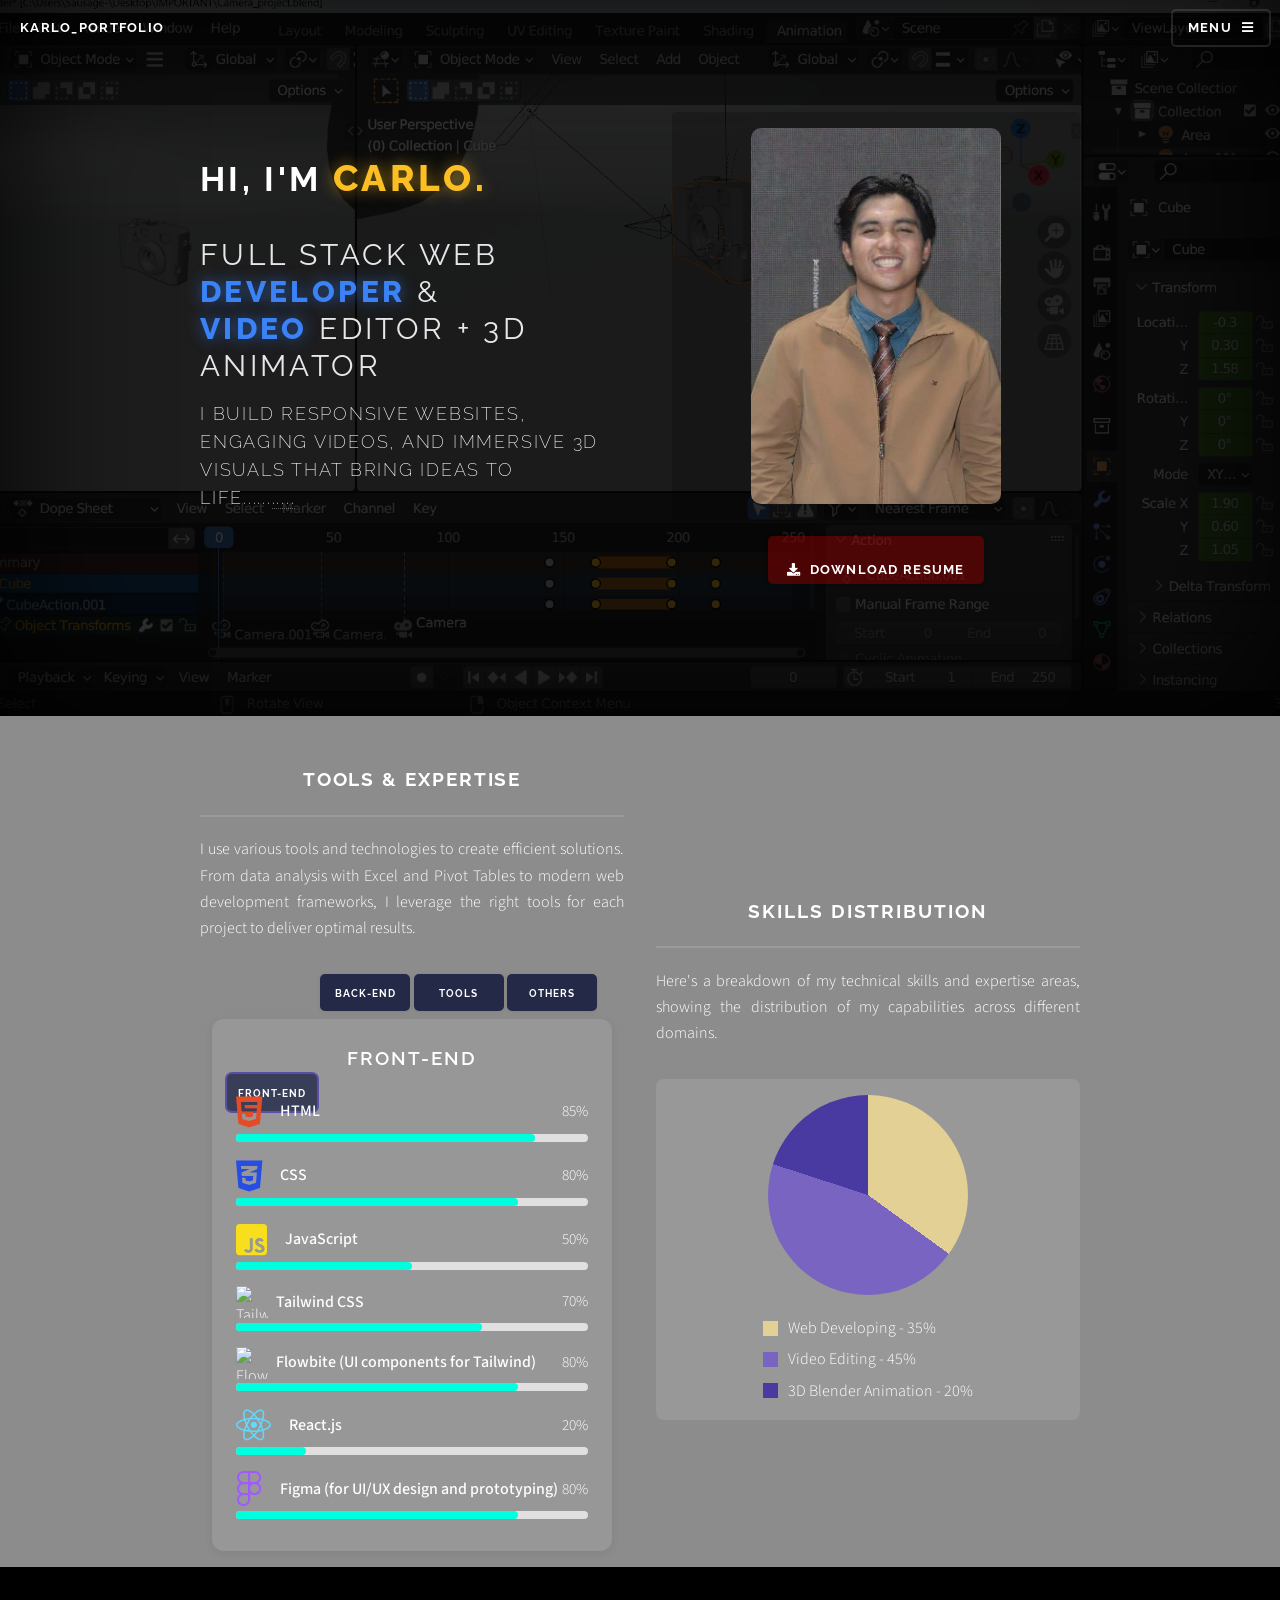
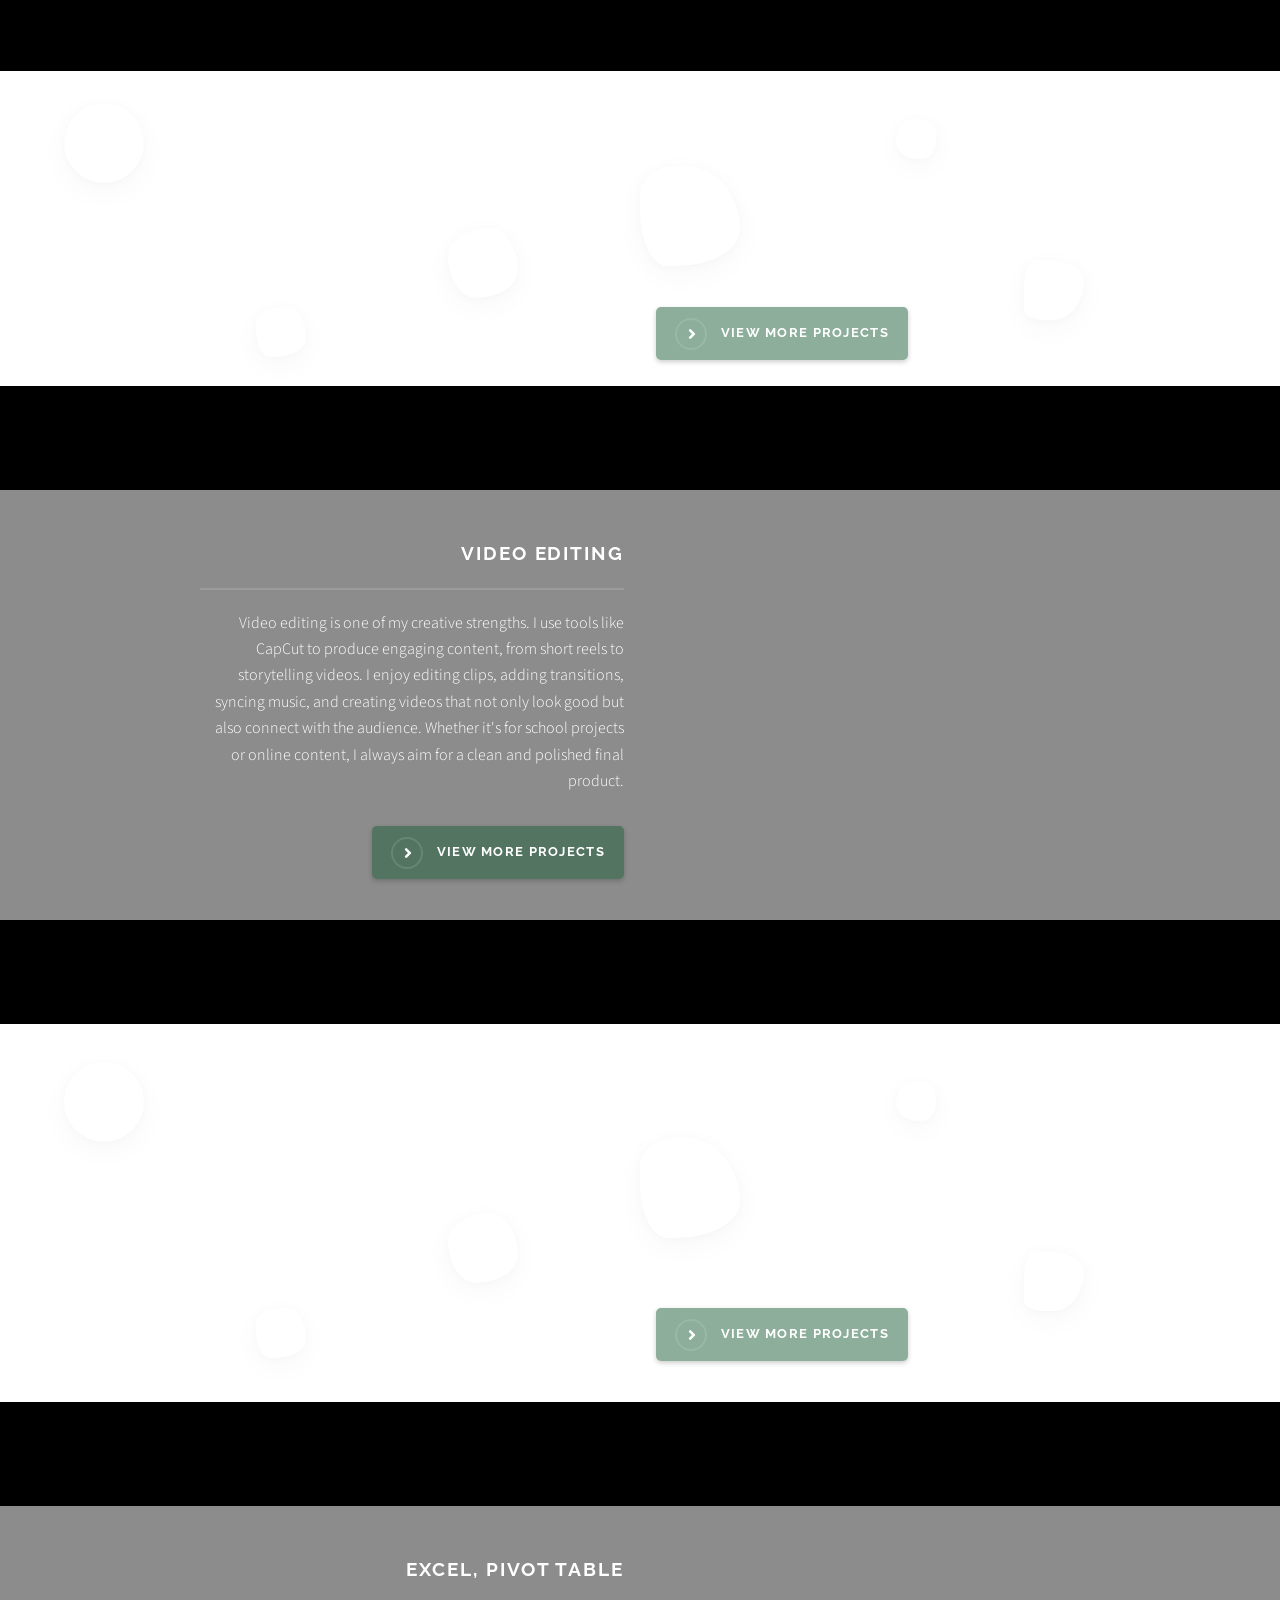
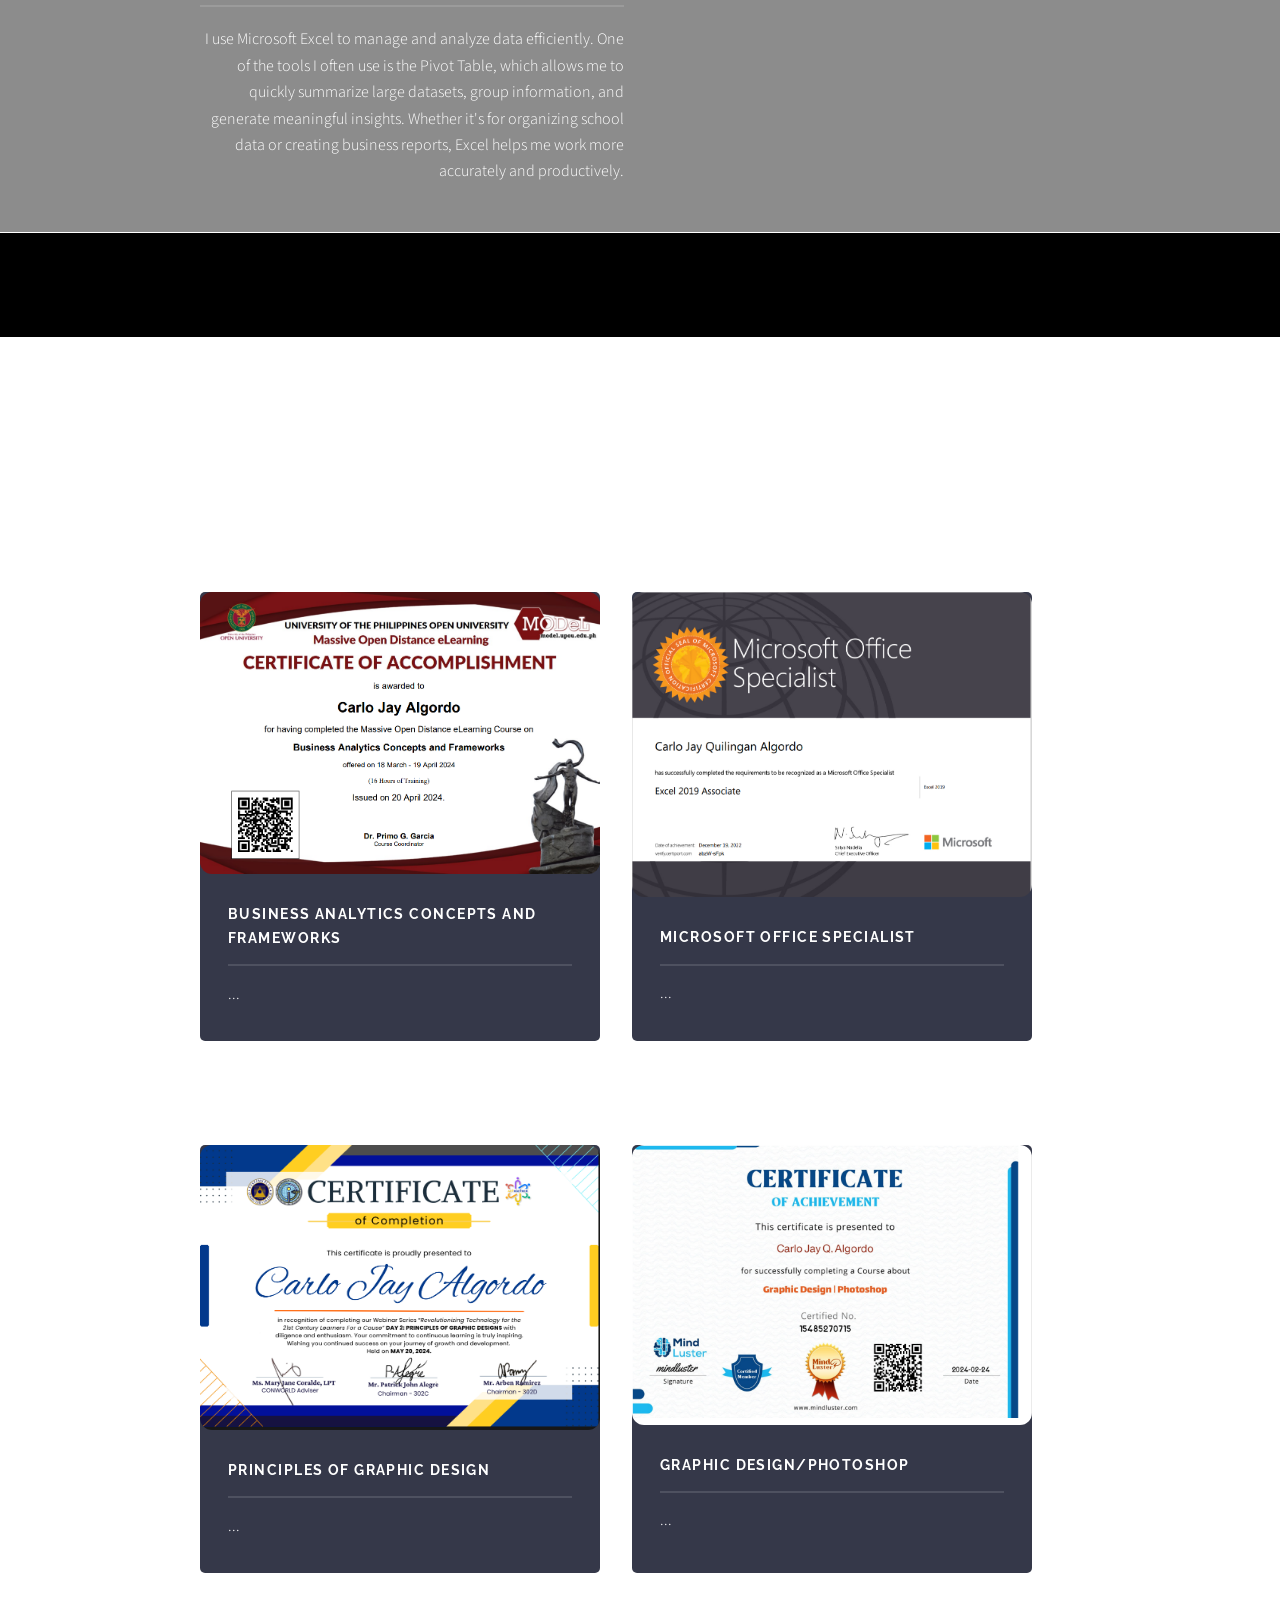
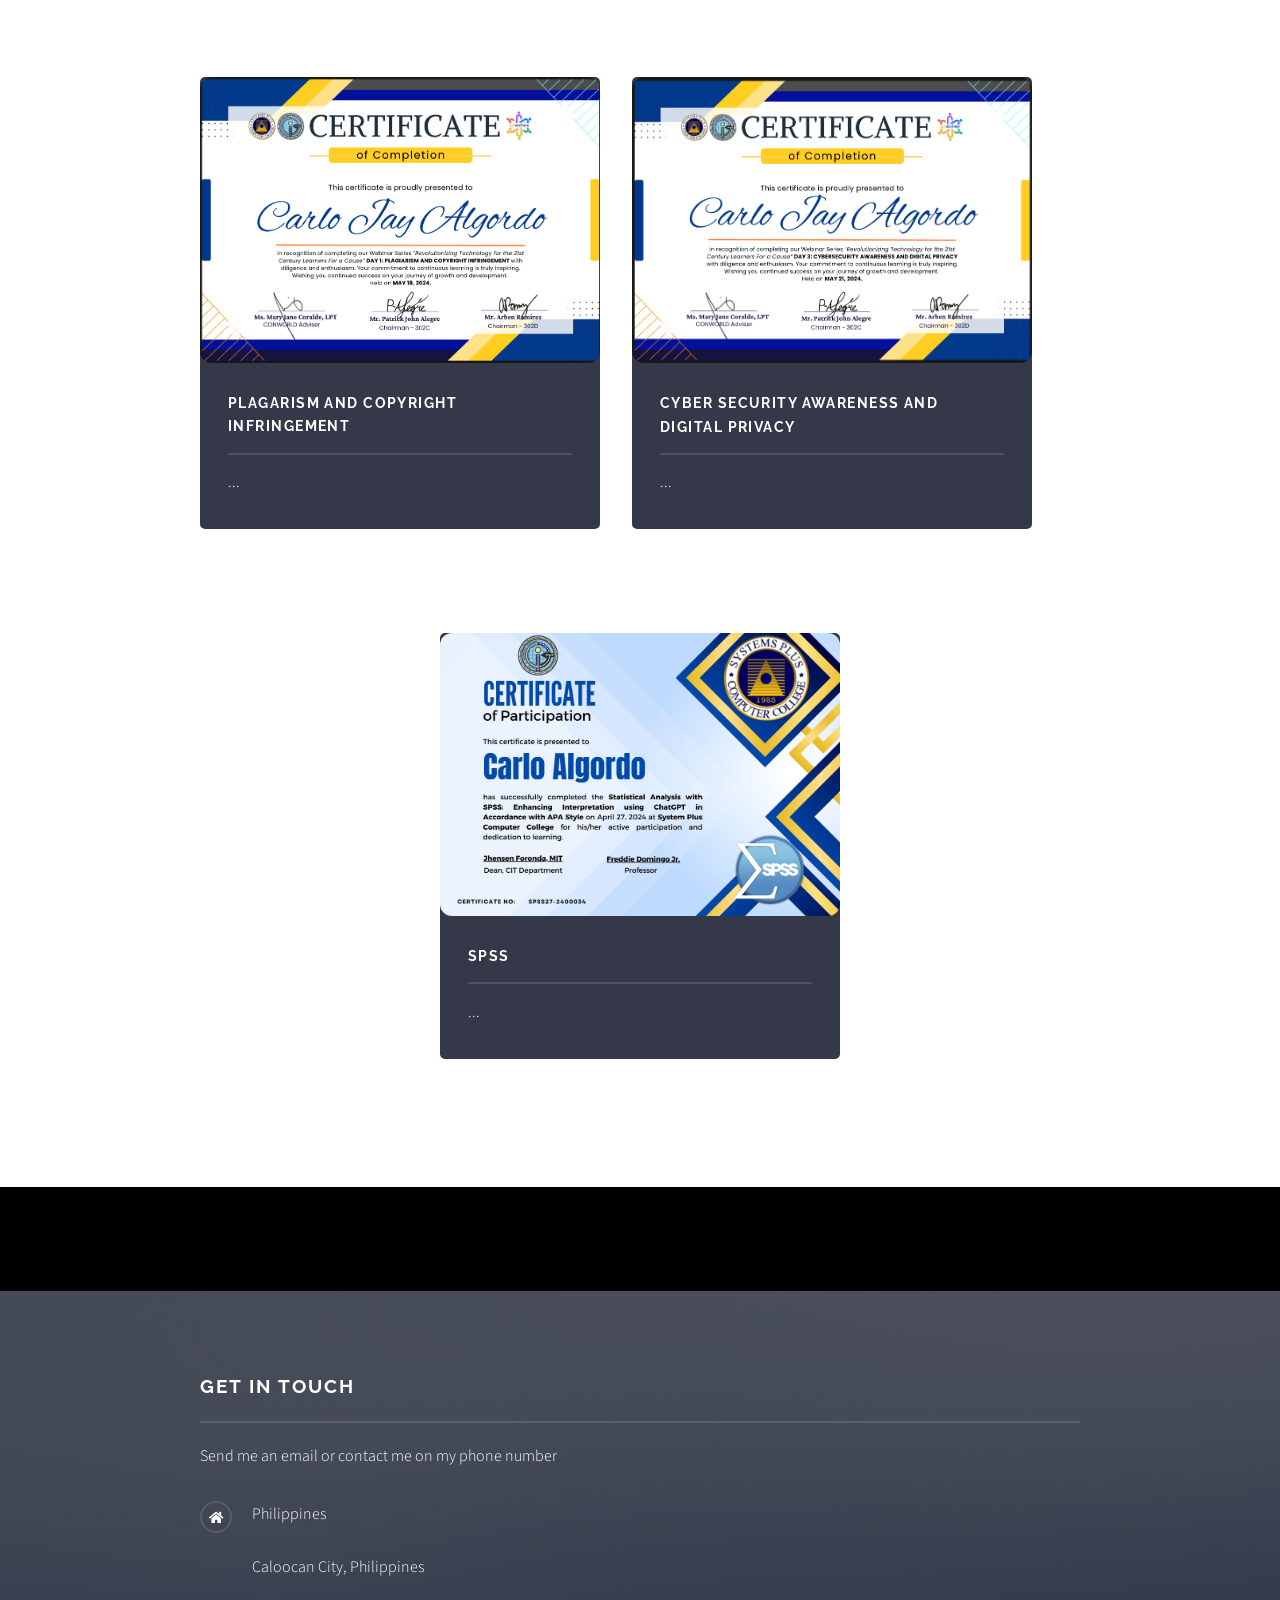
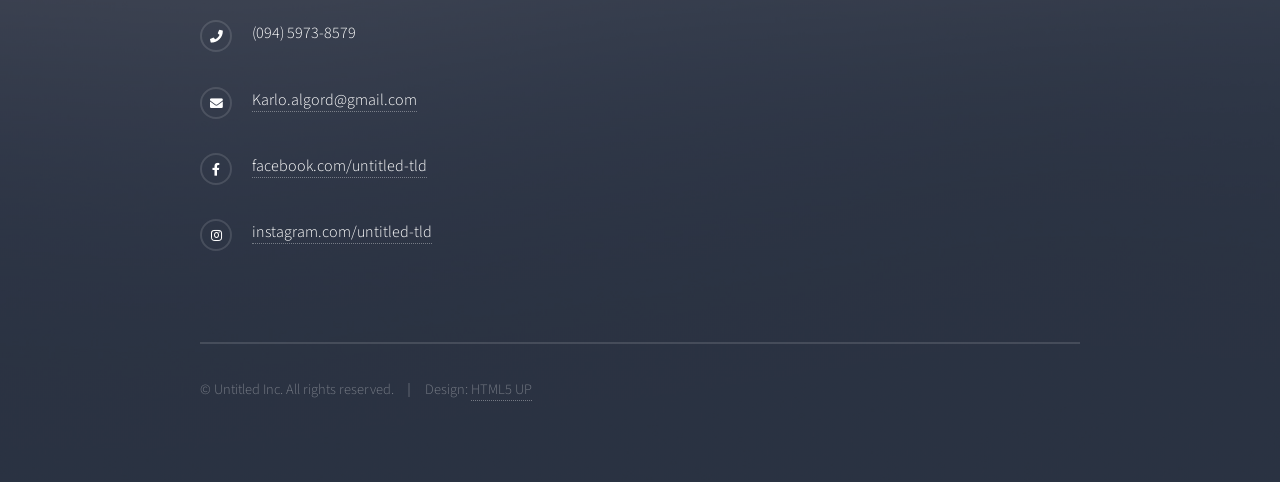
==== commit 4f1dd7b1: "change" ====
--- a/index.html
+++ b/index.html
@@ -628,7 +628,7 @@
 					<section id="wrapper">
 
 				<!-- Tools-->
-				<section id="tools" class="wrapper alt spotlight style2" style="background: linear-gradient(135deg, #08080a 60%, #212852 100%); position: relative; overflow: hidden;">
+				<section id="two" class="wrapper alt spotlight style2" style="background: linear-gradient(135deg, #08080a 60%, #212852 100%); position: relative; overflow: hidden;">
 					<div class="inner" style="display: flex; flex-direction: row; align-items: center; gap: 2rem; flex-wrap: wrap;">
 
 						<!-- Left side - Technical Skills List with Category Buttons -->
@@ -984,7 +984,7 @@
 				</section>
 
 				<!-- Two -->
-				<section id="video-editing" class="wrapper alt spotlight style2" style="background: linear-gradient(135deg, #181A20 60%, #232946 100%); position: relative; overflow: hidden;">
+				<section id="two" class="wrapper alt spotlight style2" style="background: linear-gradient(135deg, #181A20 60%, #232946 100%); position: relative; overflow: hidden;">
 					<div class="inner" style="display: flex; flex-direction: row; align-items: center; gap: 2rem; flex-wrap: wrap;">
 
 						<!-- Text on the left -->
@@ -1035,7 +1035,7 @@
 
 
 				<!-- Excel, Pivot table-->
-				<section id="excel" class="wrapper alt spotlight style2" style="background: linear-gradient(135deg, #181A20 60%, #232946 100%); position: relative; overflow: hidden;">
+				<section id="two" class="wrapper alt spotlight style2" style="background: linear-gradient(135deg, #181A20 60%, #232946 100%); position: relative; overflow: hidden;">
 					<div class="inner" style="display: flex; flex-direction: row; align-items: center; gap: 2rem; flex-wrap: wrap;">
 
 						<!-- Text on the left -->
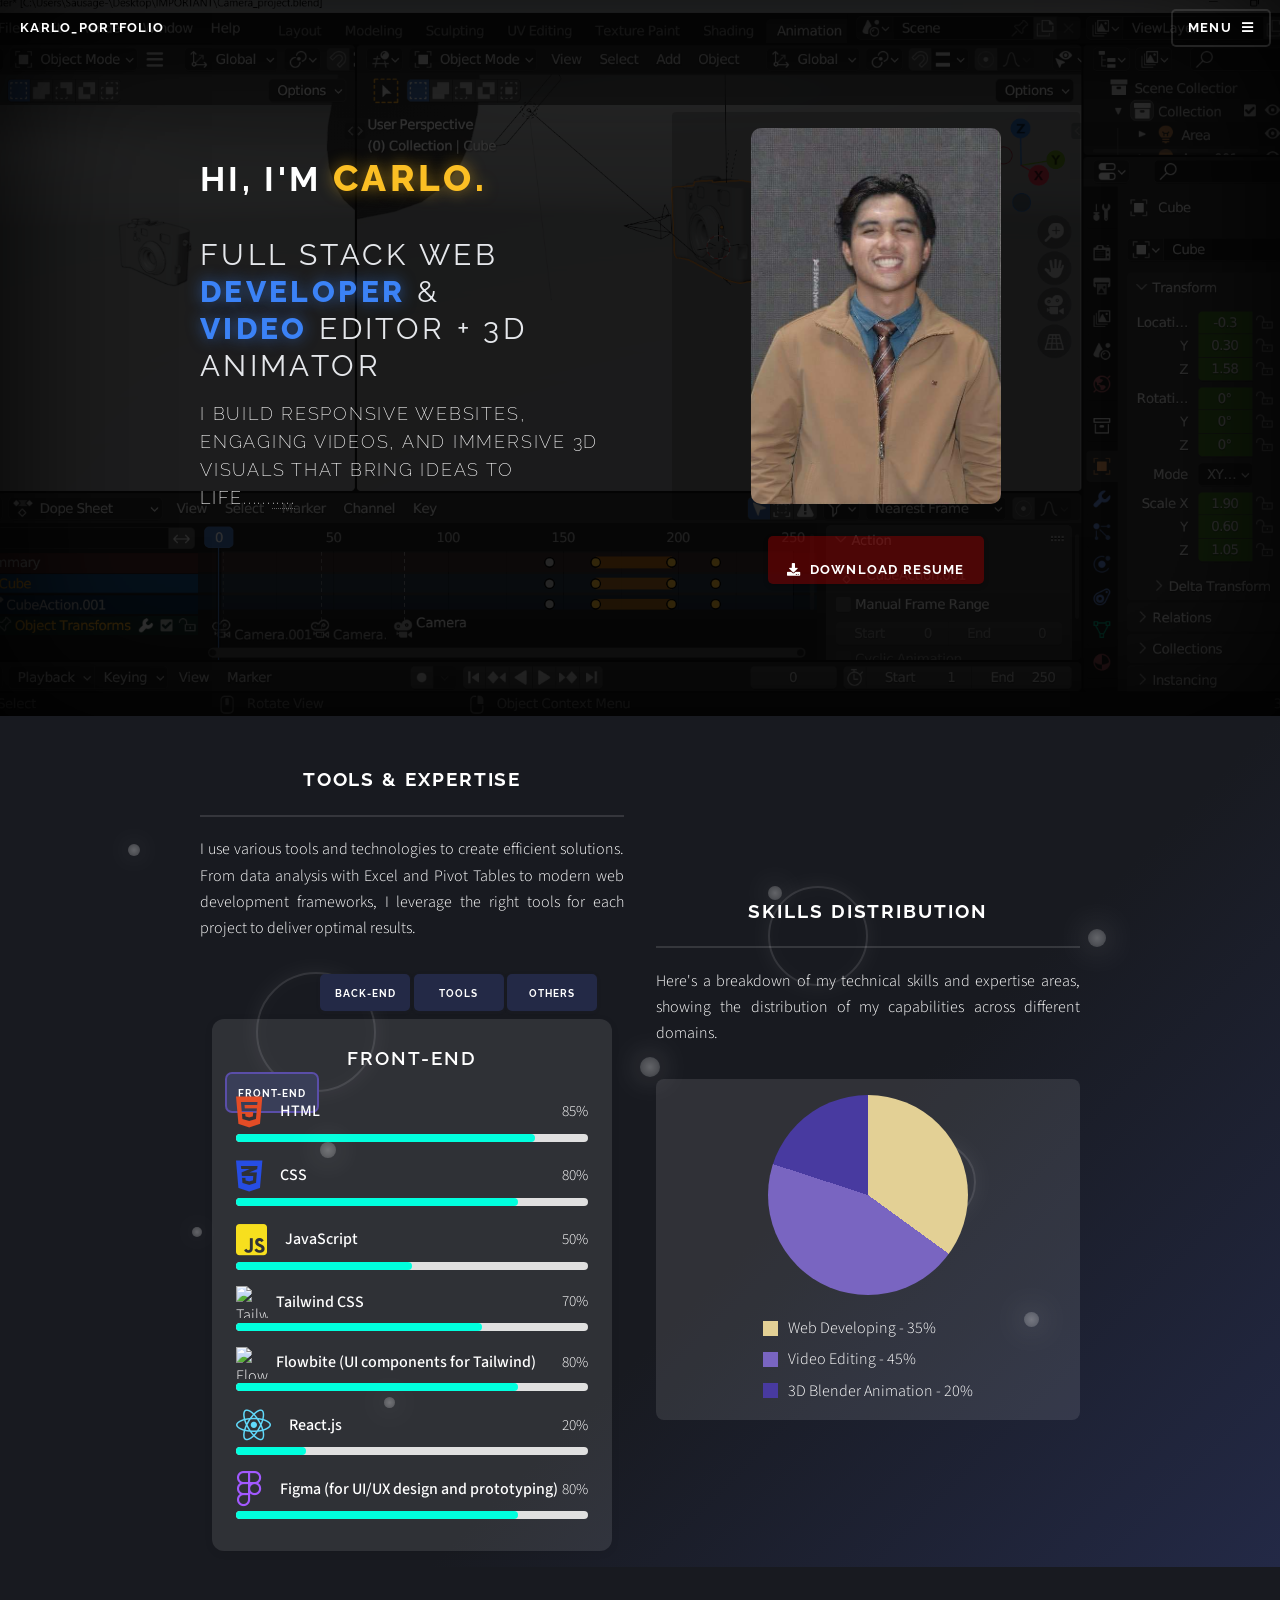
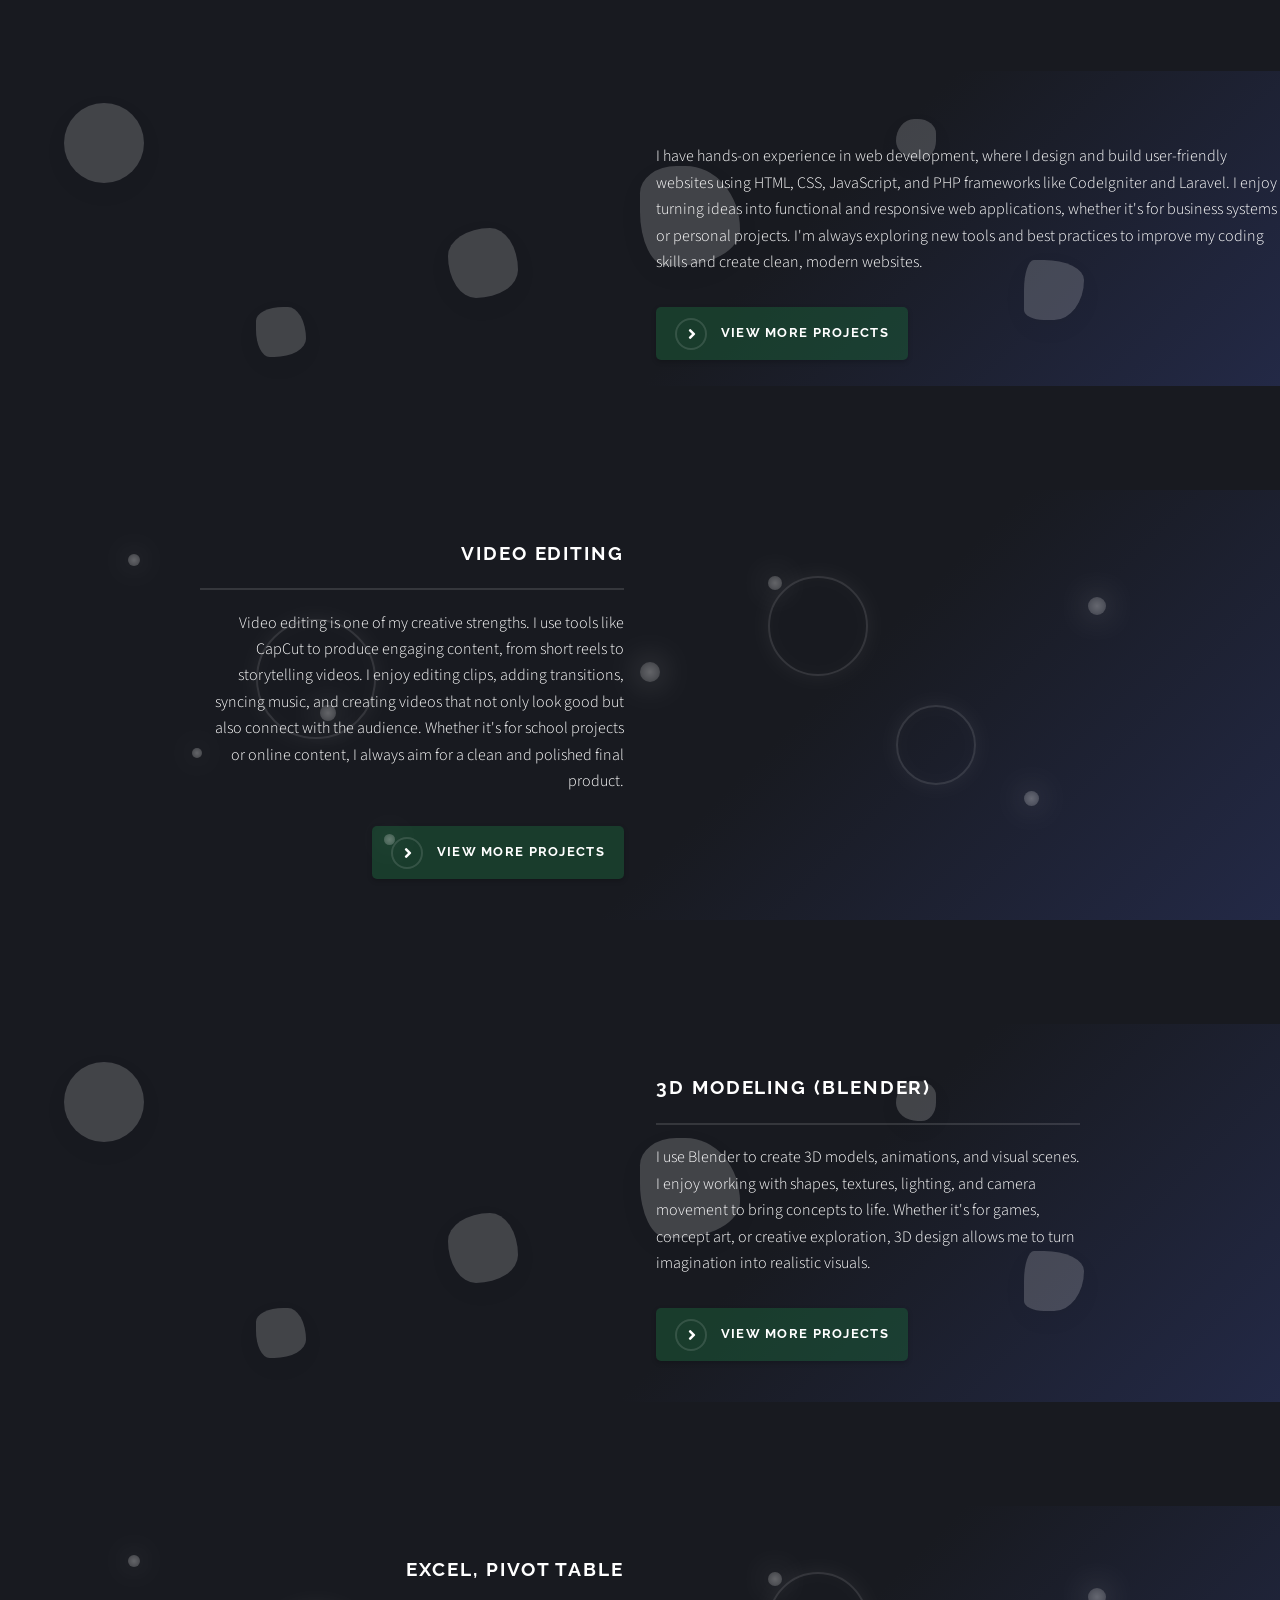
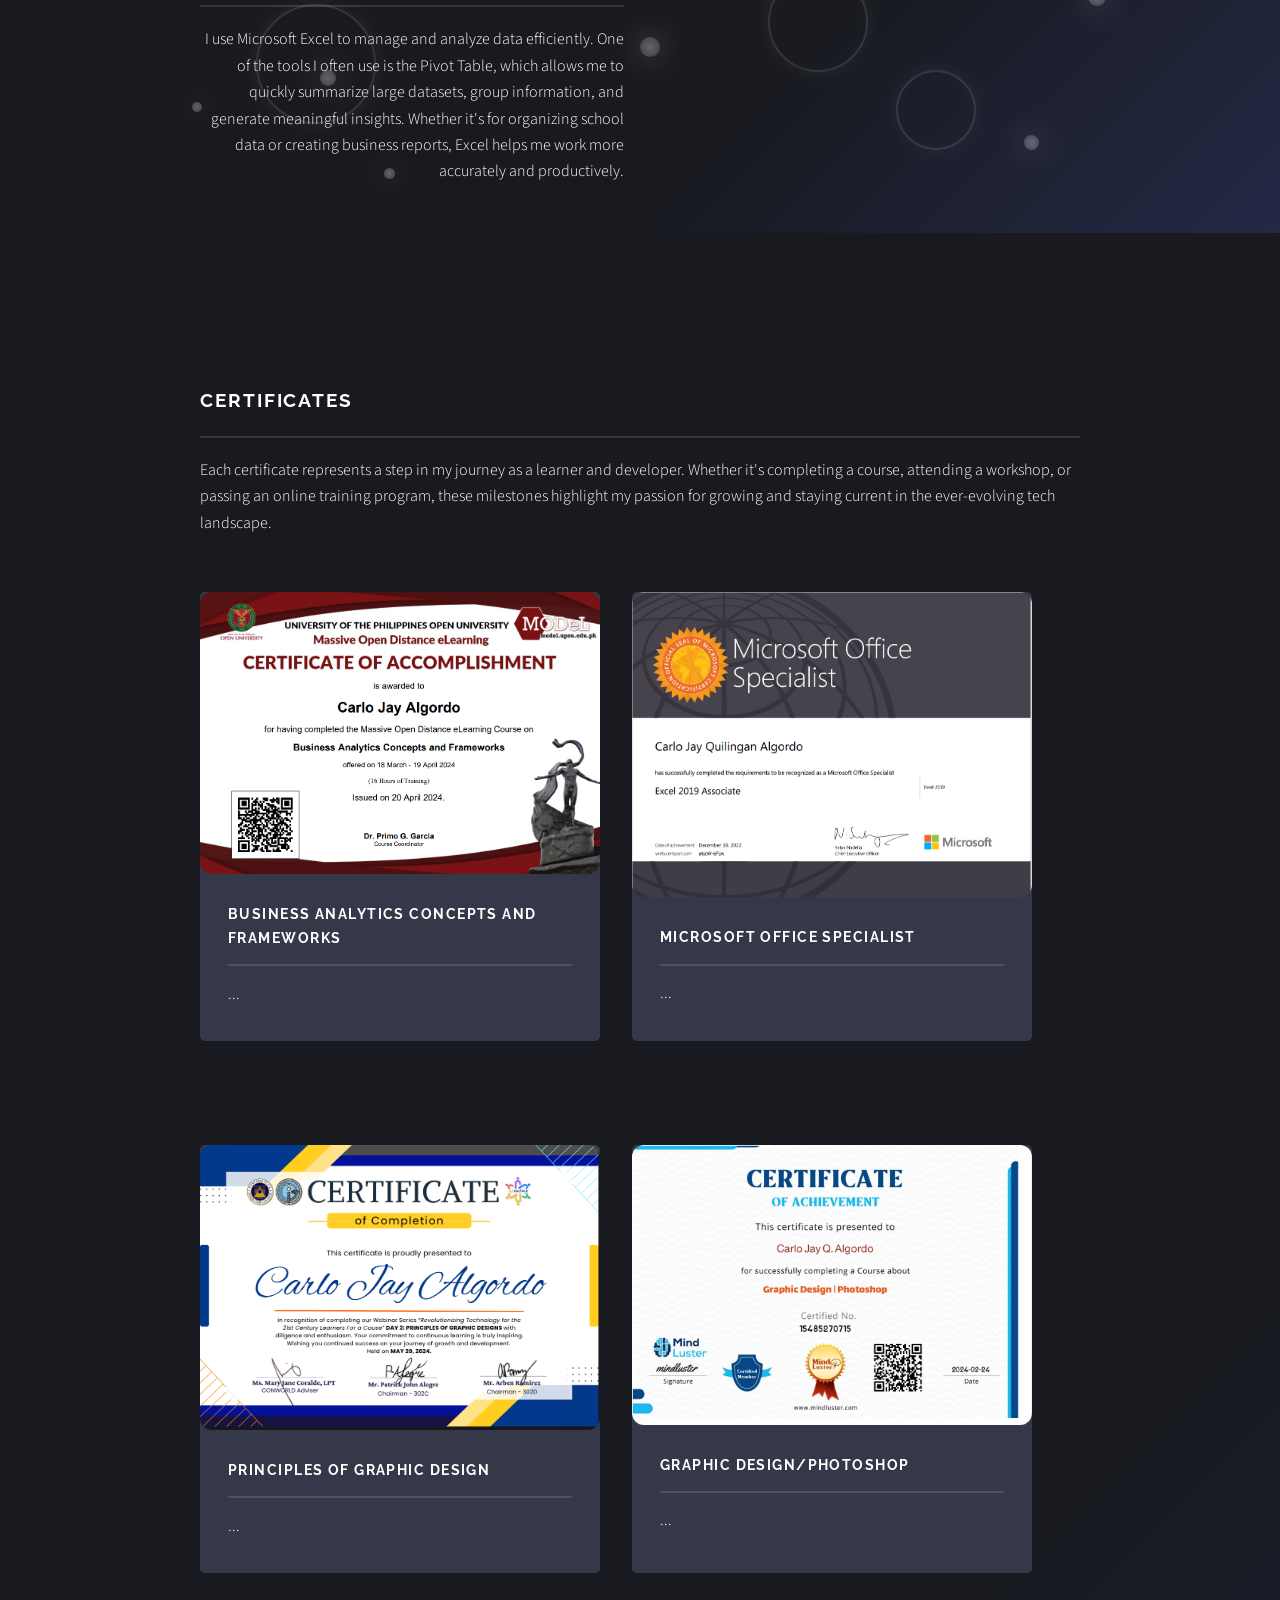
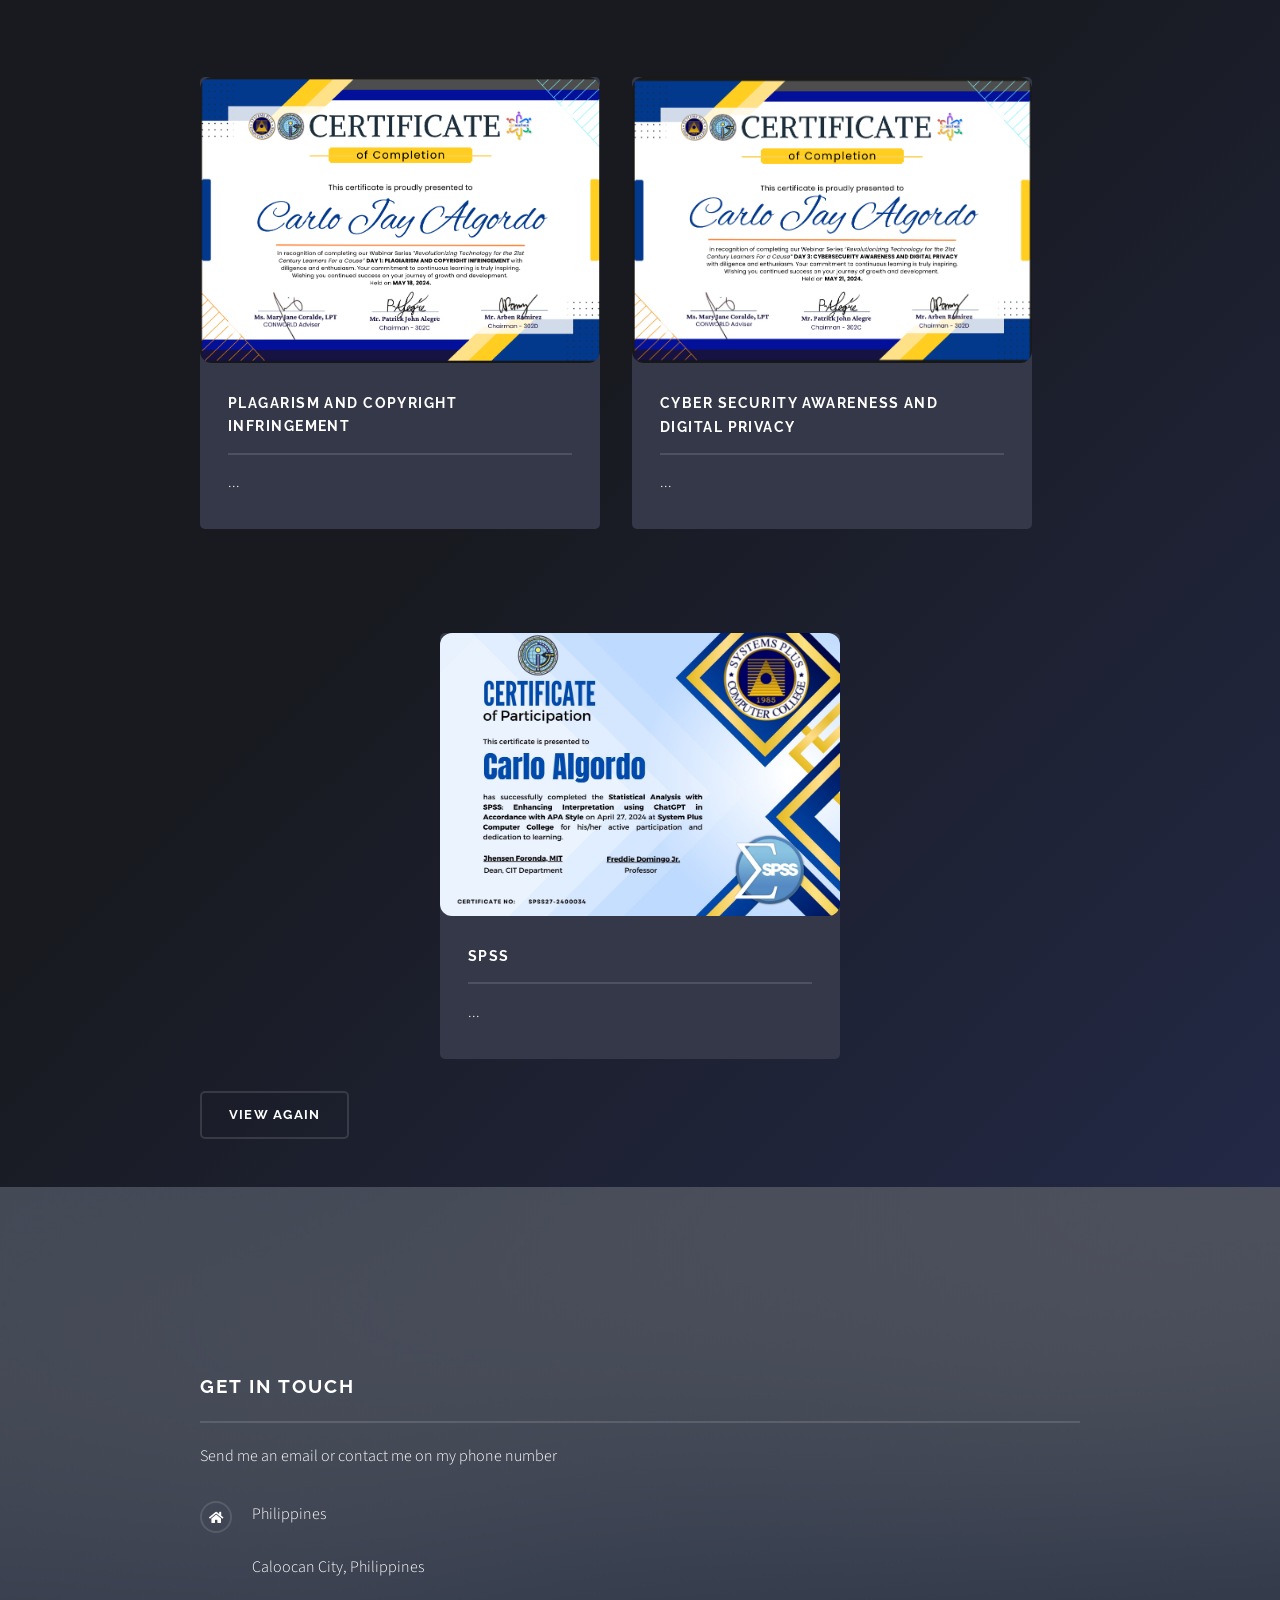
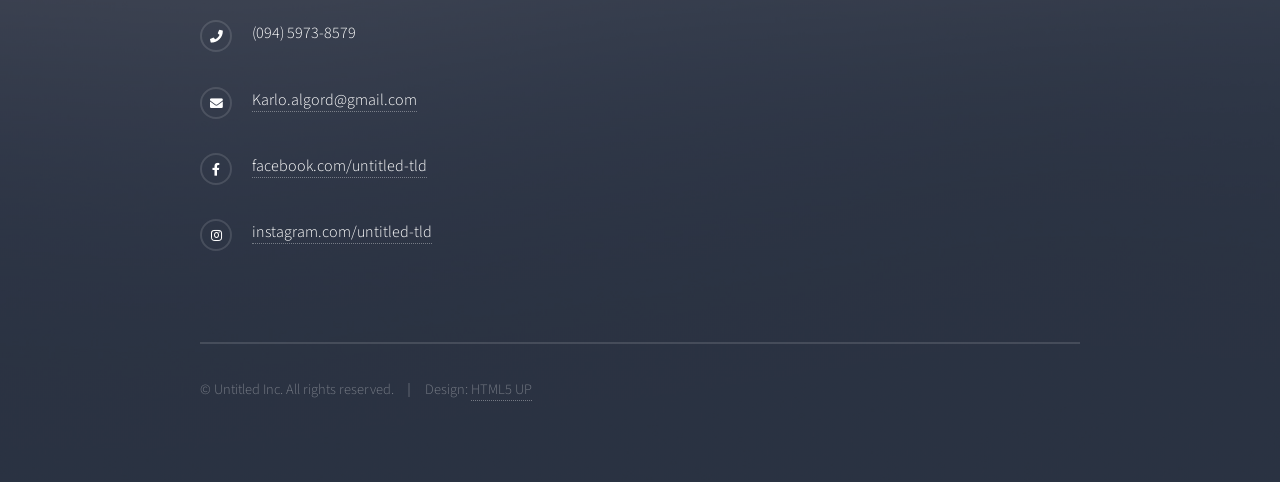
==== commit 5347c9dc: "inhance" ====
--- a/index.html
+++ b/index.html
@@ -557,9 +557,195 @@
 				0% { transform: translateY(0) scale(1) rotate(0deg);}
 				100% { transform: translateY(-30px) scale(1.1) rotate(10deg);}
 			}
+			
+			/* Override conflicting CSS rule that was setting wrapper backgrounds to black */
+			.wrapper:before, .wrapper:after, .wrapper.style2:before, .wrapper.style2:after, .wrapper.style3:before, .wrapper.style3:after, .wrapper.style4:before, .wrapper.style4:after, .wrapper.style5:before, .wrapper.style5:after, .wrapper.style6:before, .wrapper.style6:after, .wrapper.spotlight:before, .wrapper.spotlight:after, .wrapper.spotlight.style2:before, .wrapper.spotlight.style2:after, .wrapper.spotlight.style3:before, .wrapper.spotlight.style3:after, .wrapper.spotlight.style4:before, .wrapper.spotlight.style4:after, .wrapper.spotlight.style5:before, .wrapper.spotlight.style5:after, .wrapper.spotlight.style6:before, .wrapper.spotlight.style6:after {
+				background: transparent !important;
+				background-image: none !important;
+				box-shadow: none !important;
+				content: '' !important;
+			}
+			
+			/* Ensure gradient backgrounds work properly */
+			.wrapper {
+				background: linear-gradient(135deg, #181A20 60%, #232946 100%) !important;
+			}
+			
+			.wrapper.alt {
+				background: linear-gradient(135deg, #181A20 60%, #232946 100%) !important;
+			}
+			
+			/* Override specific sections with inline styles */
+			section[id="two"] {
+				background: linear-gradient(135deg, #08080a 60%, #212852 100%) !important;
+			}
+			
+			/* Ensure all sections have proper gradient backgrounds */
+			section.wrapper {
+				background: linear-gradient(135deg, #181A20 60%, #232946 100%) !important;
+			}
+			
+			section.wrapper.alt {
+				background: linear-gradient(135deg, #181A20 60%, #232946 100%) !important;
+			}
+			
+			/* Ensure floating shapes are visible and properly positioned */
+			.floating-shape {
+				position: absolute !important;
+				opacity: 0.18 !important;
+				z-index: 2 !important;
+				pointer-events: none !important;
+				animation: float 8s ease-in-out infinite alternate !important;
+				box-shadow: 0 8px 32px 0 rgba(0,0,0,0.18), 0 1.5px 8px 0 rgba(0,0,0,0.10) !important;
+			}
+			
+			/* Ensure sections with floating shapes have proper overflow */
+			section.wrapper.spotlight {
+				overflow: hidden !important;
+				position: relative !important;
+			}
+			
+			/* Space/Atom themed floating elements */
+			.space-particle {
+				position: absolute !important;
+				opacity: 0.35 !important;
+				z-index: 2 !important;
+				pointer-events: none !important;
+				animation: space-float 12s ease-in-out infinite alternate !important;
+				border-radius: 50% !important;
+				background: radial-gradient(circle, rgba(255,255,255,0.9) 0%, rgba(255,255,255,0.6) 50%, rgba(255,255,255,0.2) 100%) !important;
+				box-shadow: 0 0 30px rgba(255,255,255,0.7), 0 0 60px rgba(255,255,255,0.4), inset 0 0 30px rgba(255,255,255,0.3) !important;
+			}
+			
+			.space-particle.atom1 {
+				top: 15%;
+				left: 10%;
+				width: 12px;
+				height: 12px;
+				animation-delay: 0s;
+			}
+			
+			.space-particle.atom2 {
+				top: 25%;
+				left: 85%;
+				width: 18px;
+				height: 18px;
+				animation-delay: 2s;
+			}
+			
+			.space-particle.atom3 {
+				top: 60%;
+				left: 15%;
+				width: 10px;
+				height: 10px;
+				animation-delay: 4s;
+			}
+			
+			.space-particle.atom4 {
+				top: 70%;
+				left: 80%;
+				width: 15px;
+				height: 15px;
+				animation-delay: 1.5s;
+			}
+			
+			.space-particle.atom5 {
+				top: 40%;
+				left: 50%;
+				width: 20px;
+				height: 20px;
+				animation-delay: 3s;
+			}
+			
+			.space-particle.atom6 {
+				top: 80%;
+				left: 30%;
+				width: 11px;
+				height: 11px;
+				animation-delay: 5s;
+			}
+			
+			.space-particle.atom7 {
+				top: 20%;
+				left: 60%;
+				width: 14px;
+				height: 14px;
+				animation-delay: 2.5s;
+			}
+			
+			.space-particle.atom8 {
+				top: 50%;
+				left: 25%;
+				width: 16px;
+				height: 16px;
+				animation-delay: 1s;
+			}
+			
+			/* Orbital rings for atom effect */
+			.orbital-ring {
+				position: absolute !important;
+				opacity: 0.2 !important;
+				z-index: 1 !important;
+				pointer-events: none !important;
+				border: 2px solid rgba(255,255,255,0.6) !important;
+				border-radius: 50% !important;
+				animation: orbit-rotate 20s linear infinite !important;
+				box-shadow: 0 0 20px rgba(255,255,255,0.3), inset 0 0 20px rgba(255,255,255,0.1) !important;
+			}
+			
+			.orbital-ring.ring1 {
+				top: 30%;
+				left: 20%;
+				width: 120px;
+				height: 120px;
+				animation-delay: 0s;
+			}
+			
+			.orbital-ring.ring2 {
+				top: 50%;
+				left: 70%;
+				width: 80px;
+				height: 80px;
+				animation-delay: 10s;
+			}
+			
+			.orbital-ring.ring3 {
+				top: 20%;
+				left: 60%;
+				width: 100px;
+				height: 100px;
+				animation-delay: 5s;
+			}
+			
+			@keyframes space-float {
+				0% { 
+					transform: translateY(0) scale(1) rotate(0deg);
+					opacity: 0.35;
+				}
+				50% {
+					opacity: 0.6;
+				}
+				100% { 
+					transform: translateY(-40px) scale(1.3) rotate(180deg);
+					opacity: 0.35;
+				}
+			}
+			
+			@keyframes orbit-rotate {
+				0% { transform: rotate(0deg); }
+				100% { transform: rotate(360deg); }
+			}
 		</style>
 		<!-- AOS Animation Library -->
 		<link href="https://cdn.jsdelivr.net/npm/aos@2.3.4/dist/aos.css" rel="stylesheet">
+		<style>
+			body {
+				background: #181A20 !important;
+			}
+			#page-wrapper {
+				background: transparent !important;
+			}
+		</style>
 	</head>
 	<body class="is-preload">
 
@@ -629,6 +815,18 @@
 
 				<!-- Tools-->
 				<section id="two" class="wrapper alt spotlight style2" style="background: linear-gradient(135deg, #08080a 60%, #212852 100%); position: relative; overflow: hidden;">
+					<!-- Space/Atom themed elements -->
+					<div class="space-particle atom1"></div>
+					<div class="space-particle atom2"></div>
+					<div class="space-particle atom3"></div>
+					<div class="space-particle atom4"></div>
+					<div class="space-particle atom5"></div>
+					<div class="space-particle atom6"></div>
+					<div class="space-particle atom7"></div>
+					<div class="space-particle atom8"></div>
+					<div class="orbital-ring ring1"></div>
+					<div class="orbital-ring ring2"></div>
+					<div class="orbital-ring ring3"></div>
 					<div class="inner" style="display: flex; flex-direction: row; align-items: center; gap: 2rem; flex-wrap: wrap;">
 
 						<!-- Left side - Technical Skills List with Category Buttons -->
@@ -985,6 +1183,18 @@
 
 				<!-- Two -->
 				<section id="two" class="wrapper alt spotlight style2" style="background: linear-gradient(135deg, #181A20 60%, #232946 100%); position: relative; overflow: hidden;">
+					<!-- Space/Atom themed elements -->
+					<div class="space-particle atom1"></div>
+					<div class="space-particle atom2"></div>
+					<div class="space-particle atom3"></div>
+					<div class="space-particle atom4"></div>
+					<div class="space-particle atom5"></div>
+					<div class="space-particle atom6"></div>
+					<div class="space-particle atom7"></div>
+					<div class="space-particle atom8"></div>
+					<div class="orbital-ring ring1"></div>
+					<div class="orbital-ring ring2"></div>
+					<div class="orbital-ring ring3"></div>
 					<div class="inner" style="display: flex; flex-direction: row; align-items: center; gap: 2rem; flex-wrap: wrap;">
 
 						<!-- Text on the left -->
@@ -1036,6 +1246,18 @@
 
 				<!-- Excel, Pivot table-->
 				<section id="two" class="wrapper alt spotlight style2" style="background: linear-gradient(135deg, #181A20 60%, #232946 100%); position: relative; overflow: hidden;">
+					<!-- Space/Atom themed elements -->
+					<div class="space-particle atom1"></div>
+					<div class="space-particle atom2"></div>
+					<div class="space-particle atom3"></div>
+					<div class="space-particle atom4"></div>
+					<div class="space-particle atom5"></div>
+					<div class="space-particle atom6"></div>
+					<div class="space-particle atom7"></div>
+					<div class="space-particle atom8"></div>
+					<div class="orbital-ring ring1"></div>
+					<div class="orbital-ring ring2"></div>
+					<div class="orbital-ring ring3"></div>
 					<div class="inner" style="display: flex; flex-direction: row; align-items: center; gap: 2rem; flex-wrap: wrap;">
 
 						<!-- Text on the left -->
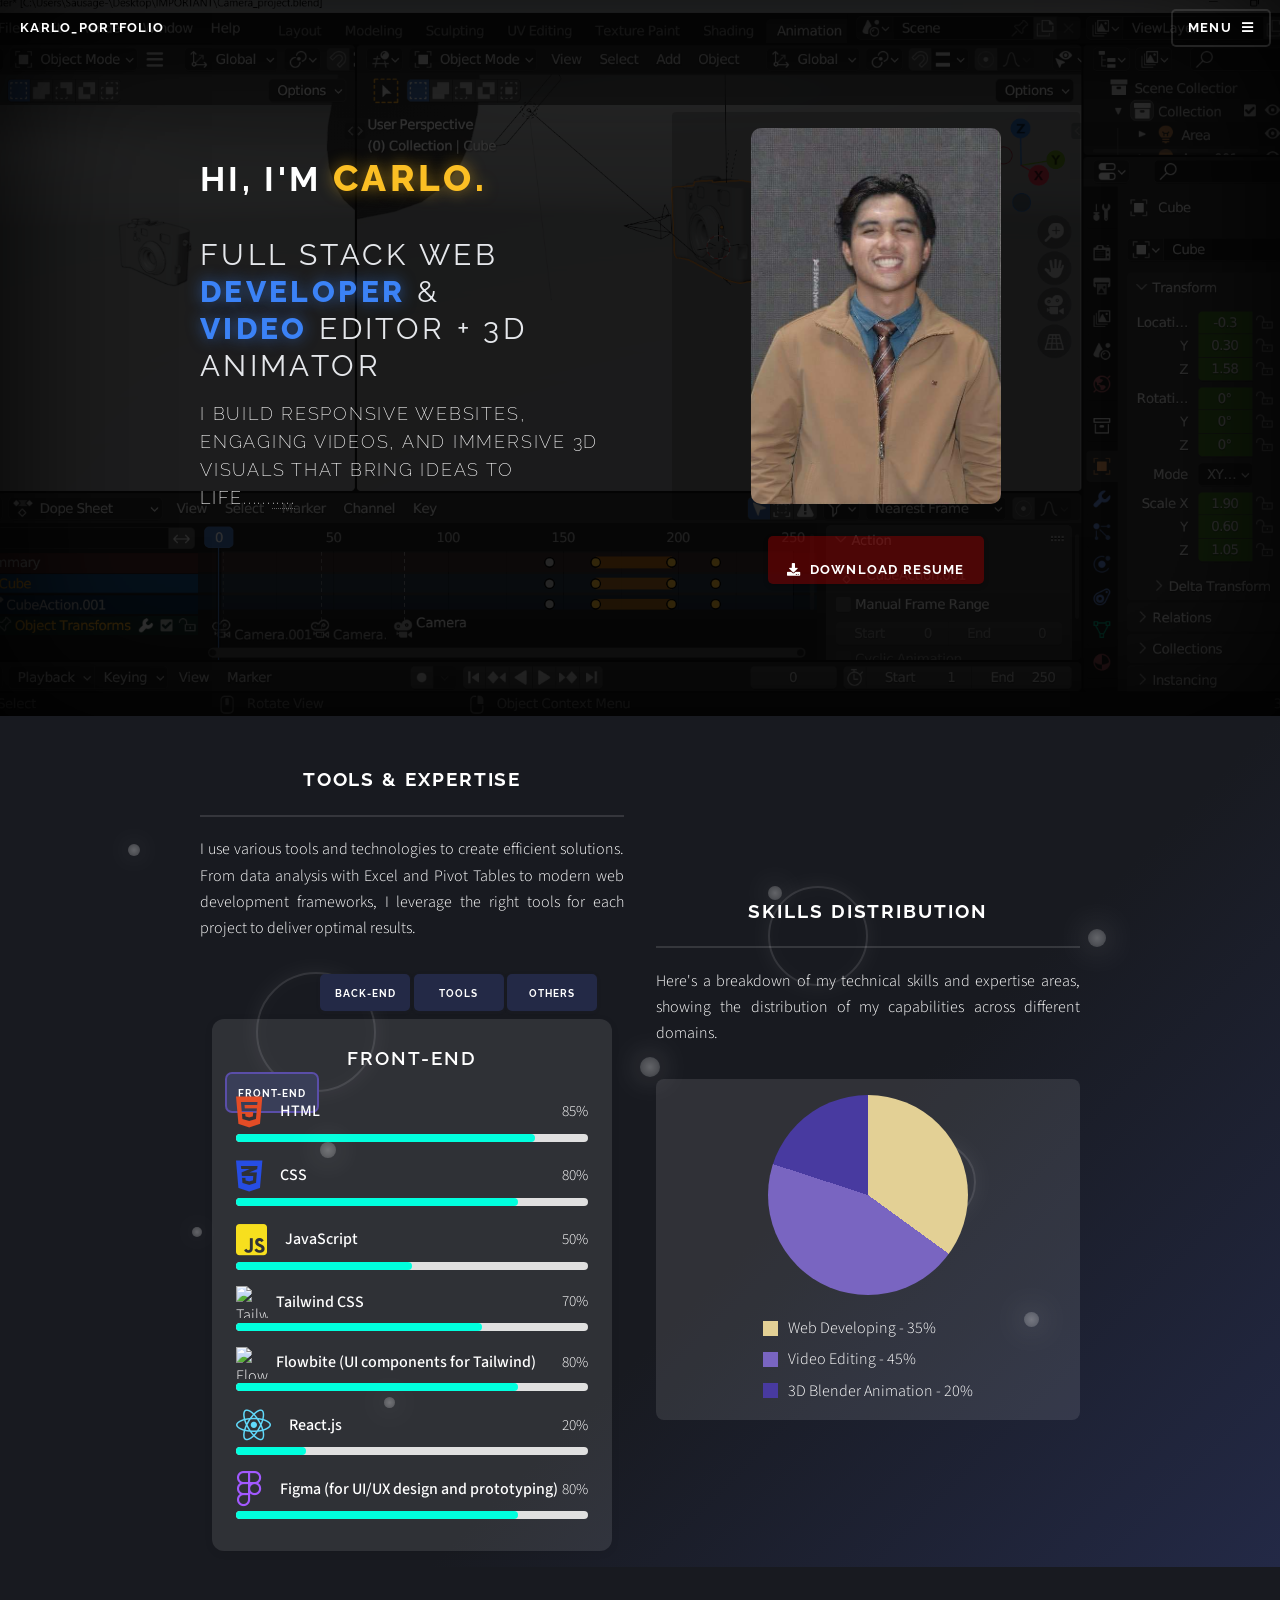
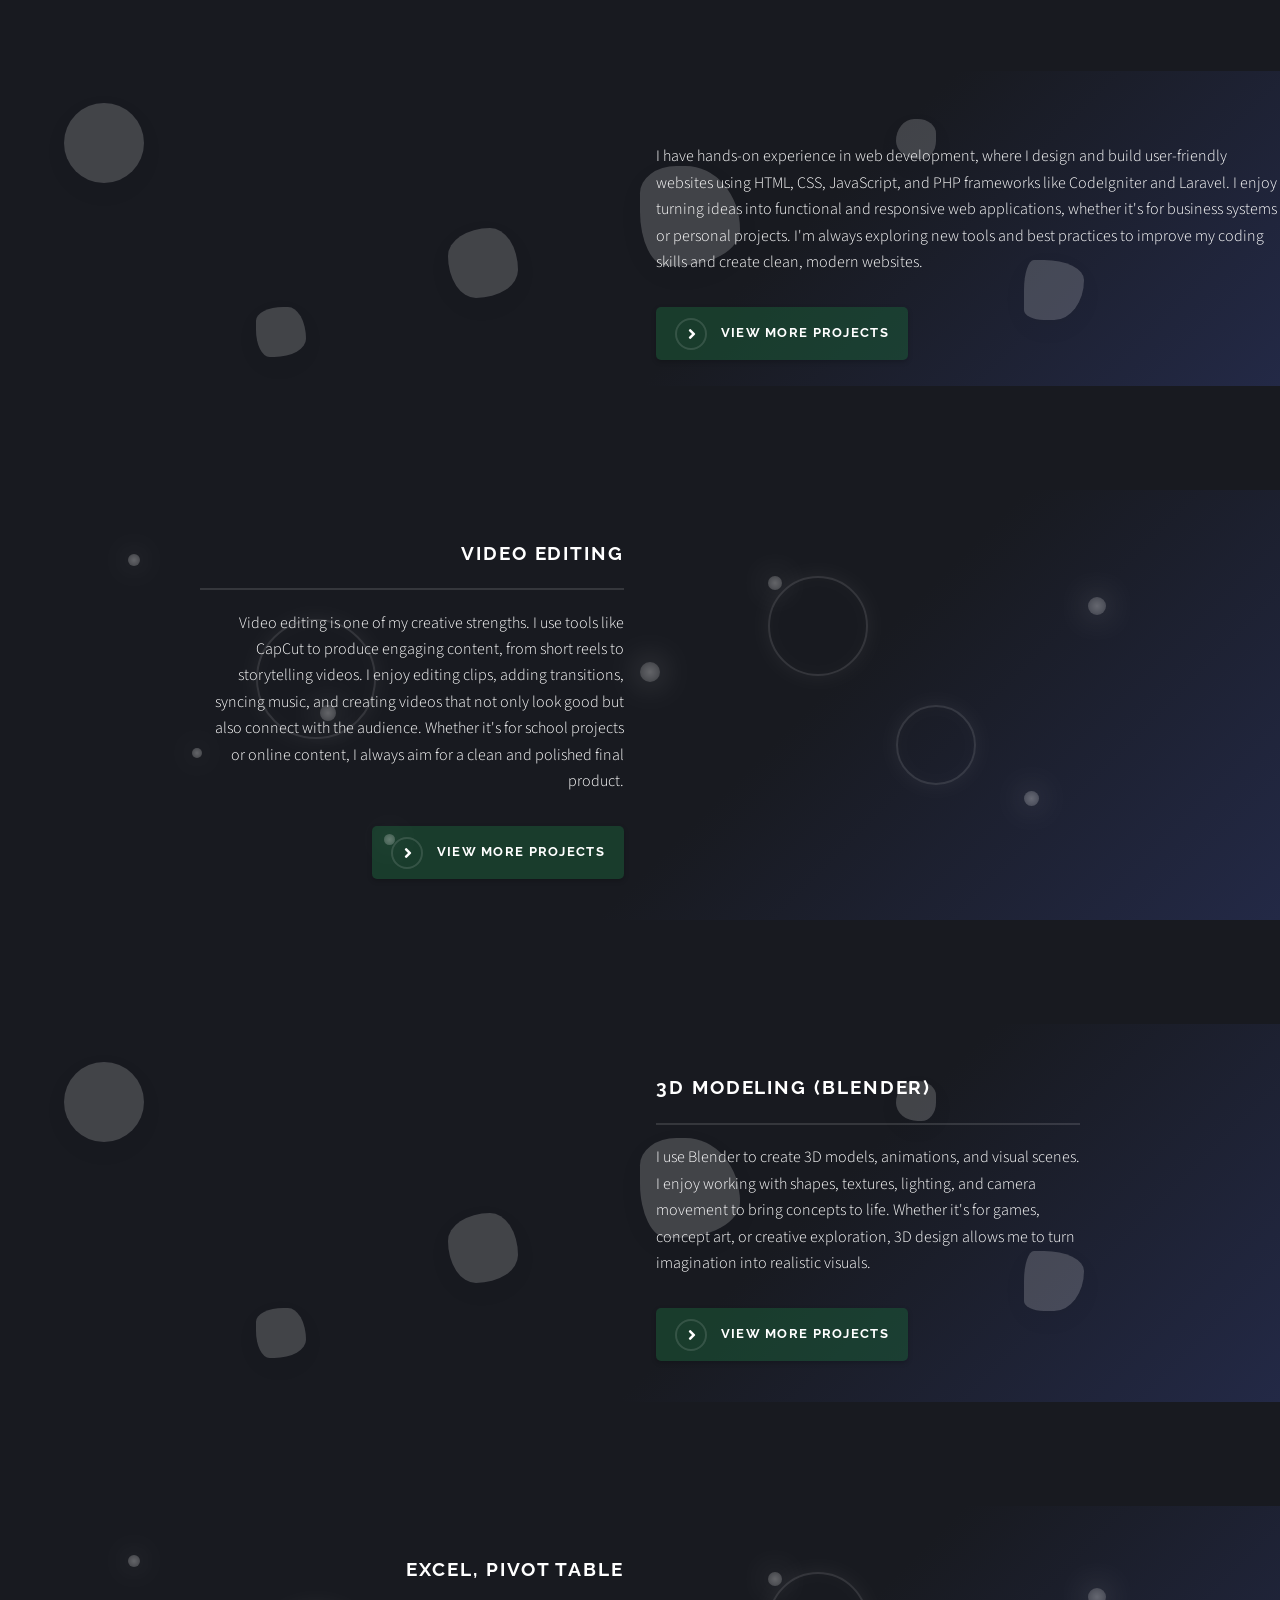
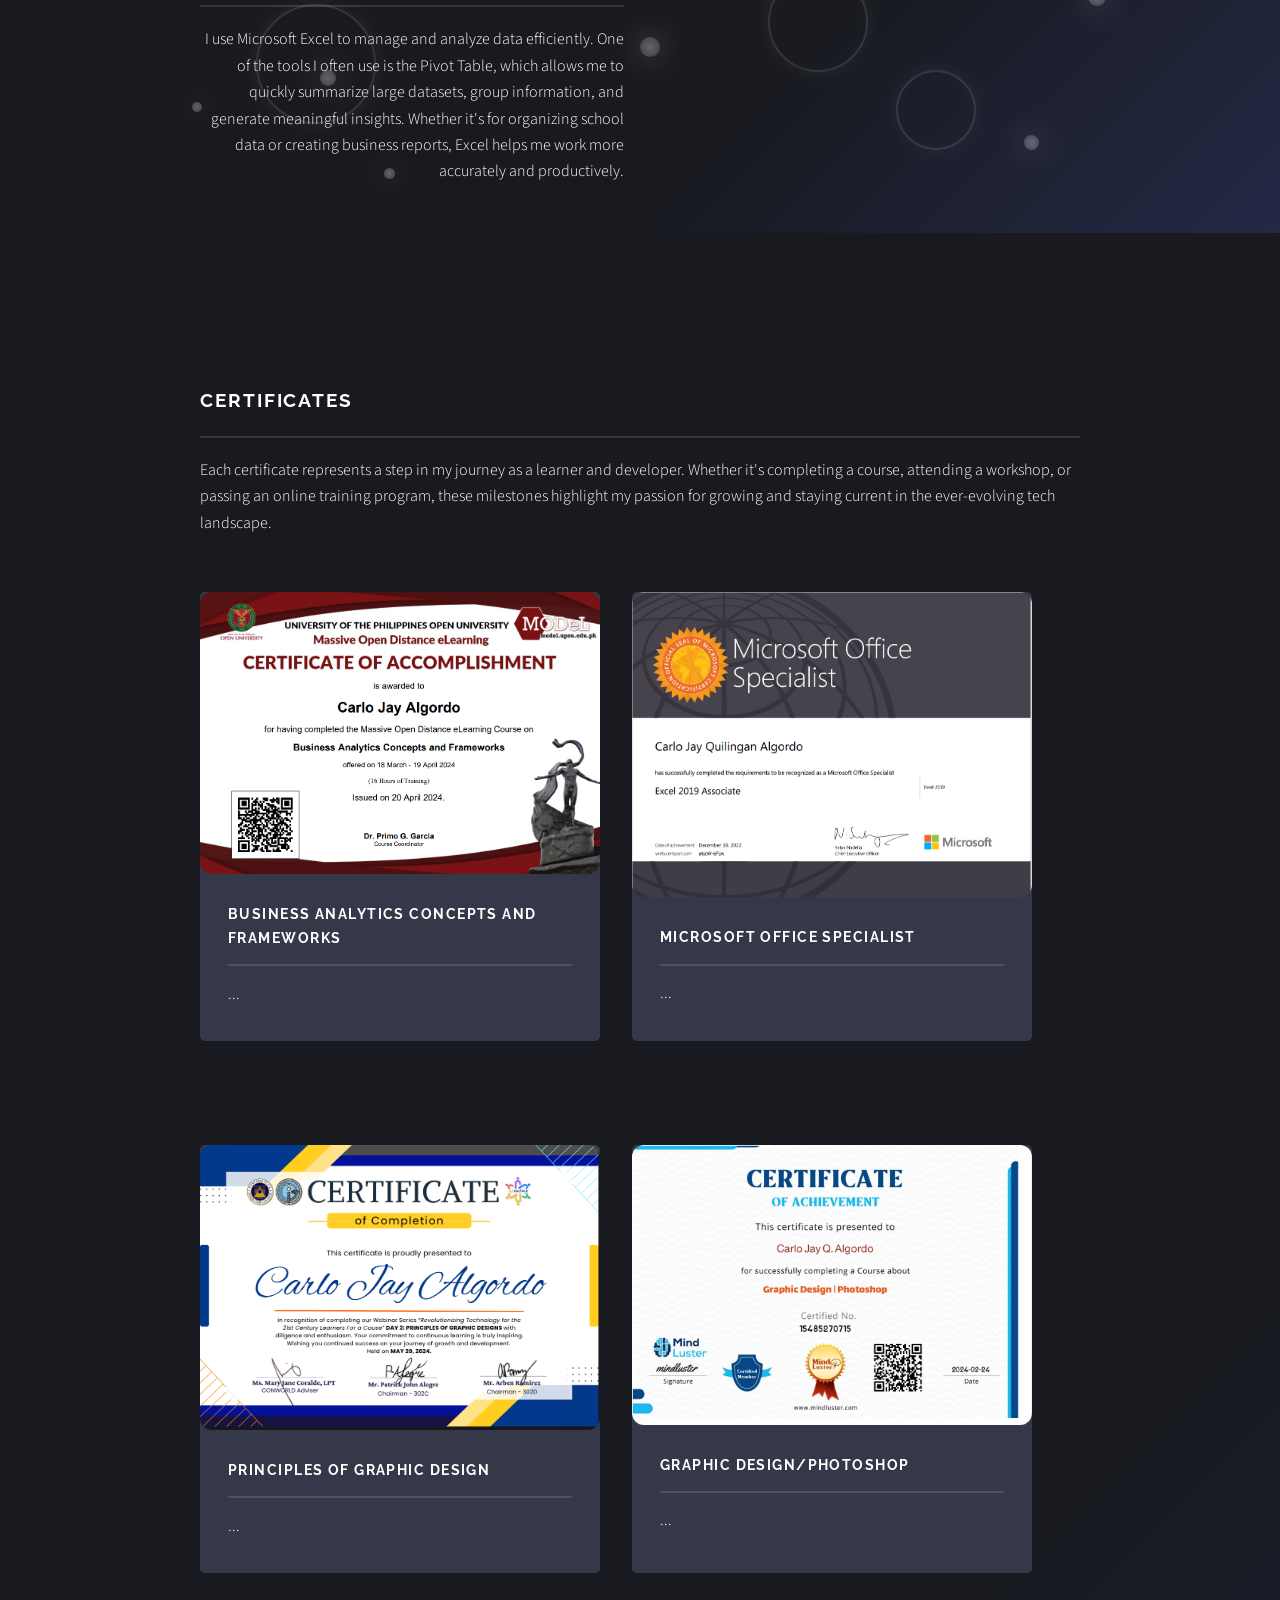
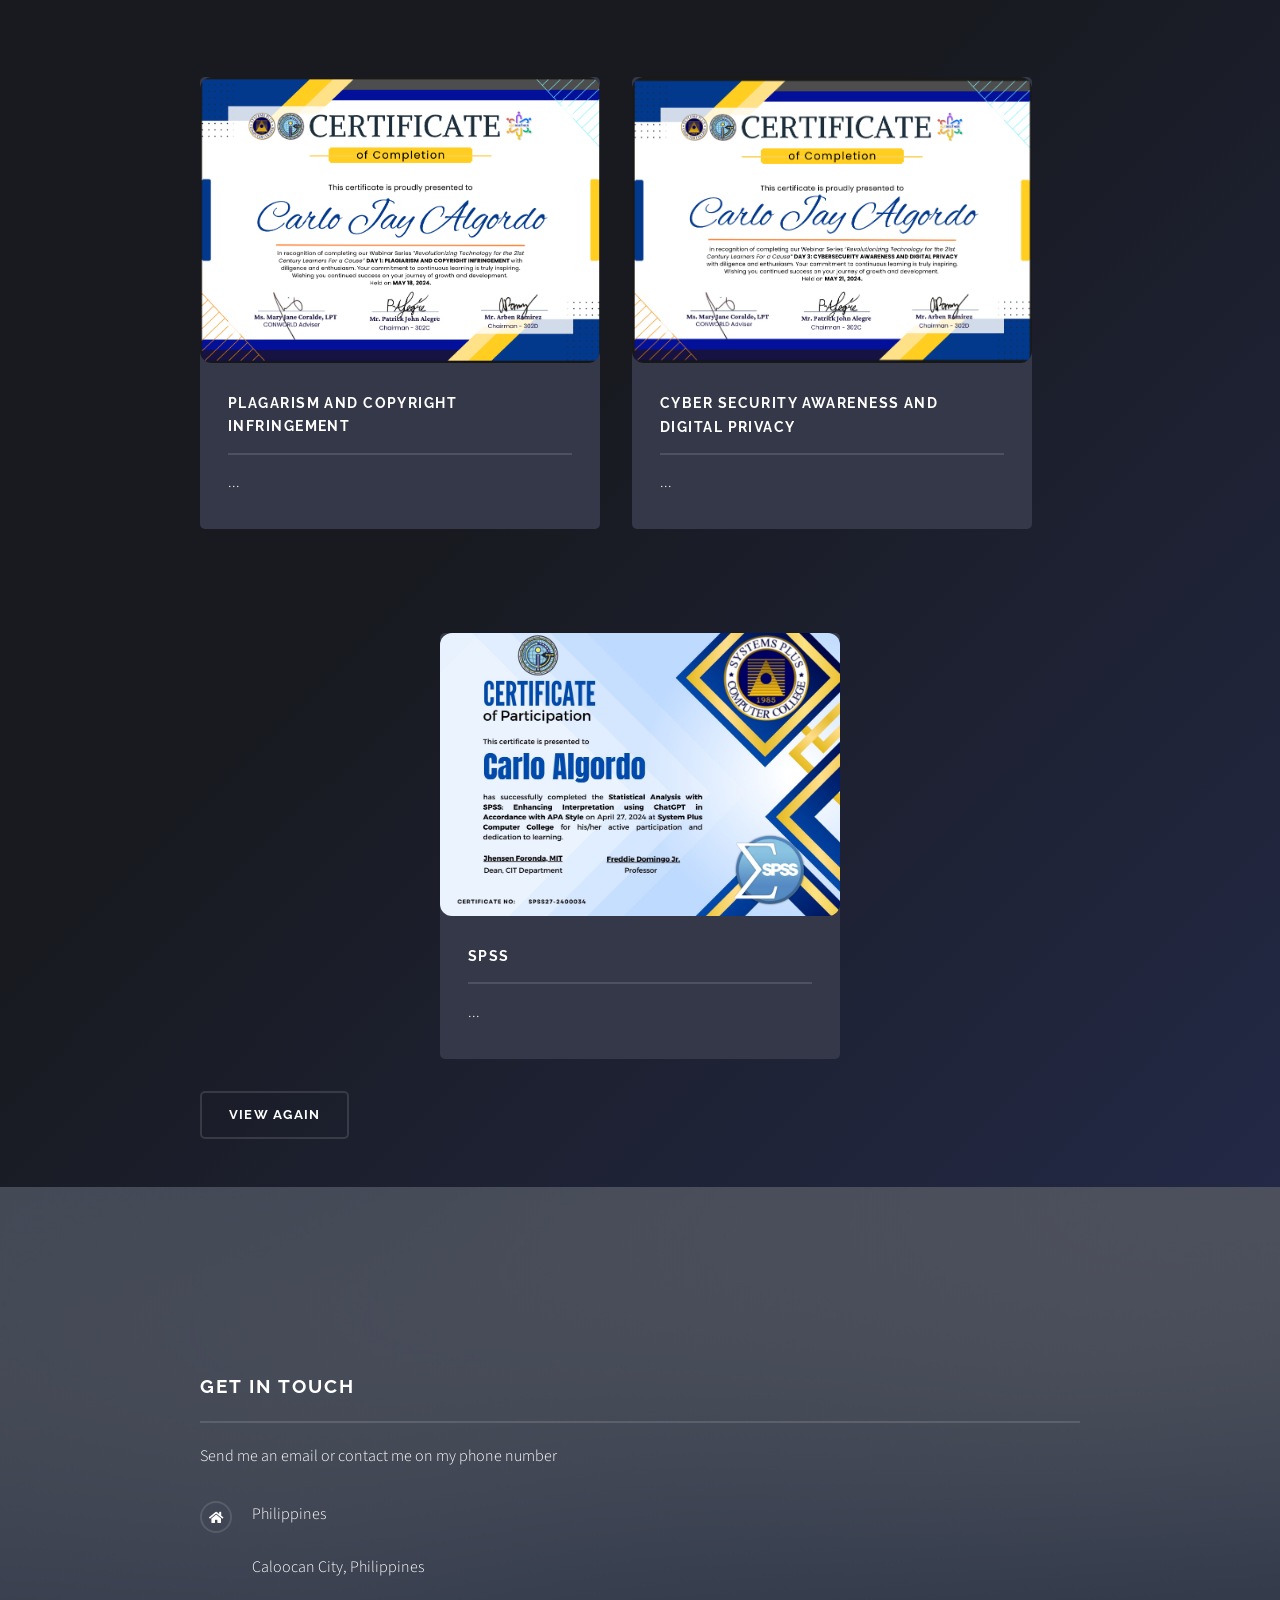
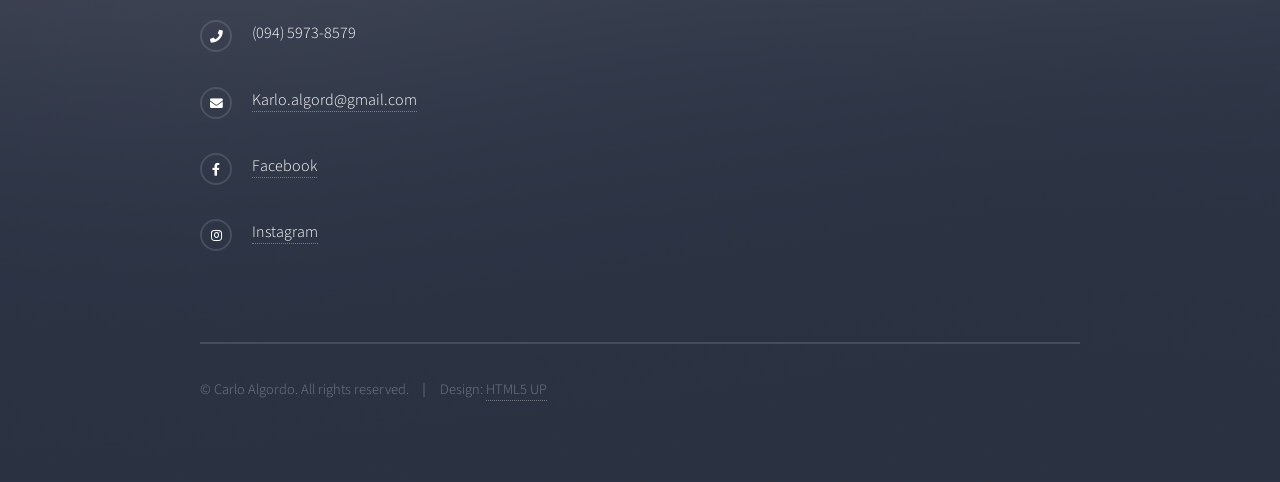
==== commit 7f9ce79f: "Fix: address browser security warnings" ====
--- a/index.html
+++ b/index.html
@@ -788,7 +788,7 @@
 								
 
 
-								<p data-aos="fade-up">I build responsive websites, engaging videos, and immersive 3D visuals that bring ideas to life......<a href="http://html5up.net">.....</a></p>
+								<p data-aos="fade-up">I build responsive websites, engaging videos, and immersive 3D visuals that bring ideas to life......<a href="https://html5up.net">.....</a></p>
 
 								
 
@@ -1353,11 +1353,11 @@
 								</li>
 								<li class="icon solid fa-phone" data-aos="fade-up">(094) 5973-8579</li>
 								<li class="icon solid fa-envelope" data-aos="fade-up"><a href="https://mail.google.com/mail/u/0/#sent?compose=new">Karlo.algord@gmail.com</a></li>
-								<li class="icon brands fa-facebook-f" data-aos="fade-up"><a href="#">facebook.com/untitled-tld</a></li>
-								<li class="icon brands fa-instagram" data-aos="fade-up"><a href="#">instagram.com/untitled-tld</a></li>
+								<li class="icon brands fa-facebook-f" data-aos="fade-up"><a href="#">Facebook</a></li>
+								<li class="icon brands fa-instagram" data-aos="fade-up"><a href="#">Instagram</a></li>
 							</ul>
 							<ul class="copyright">
-								<li>&copy; Untitled Inc. All rights reserved.</li><li>Design: <a href="http://html5up.net">HTML5 UP</a></li>
+								<li>&copy; Carlo Algordo. All rights reserved.</li><li>Design: <a href="https://html5up.net">HTML5 UP</a></li>
 							</ul>
 						</div>
 					</section>
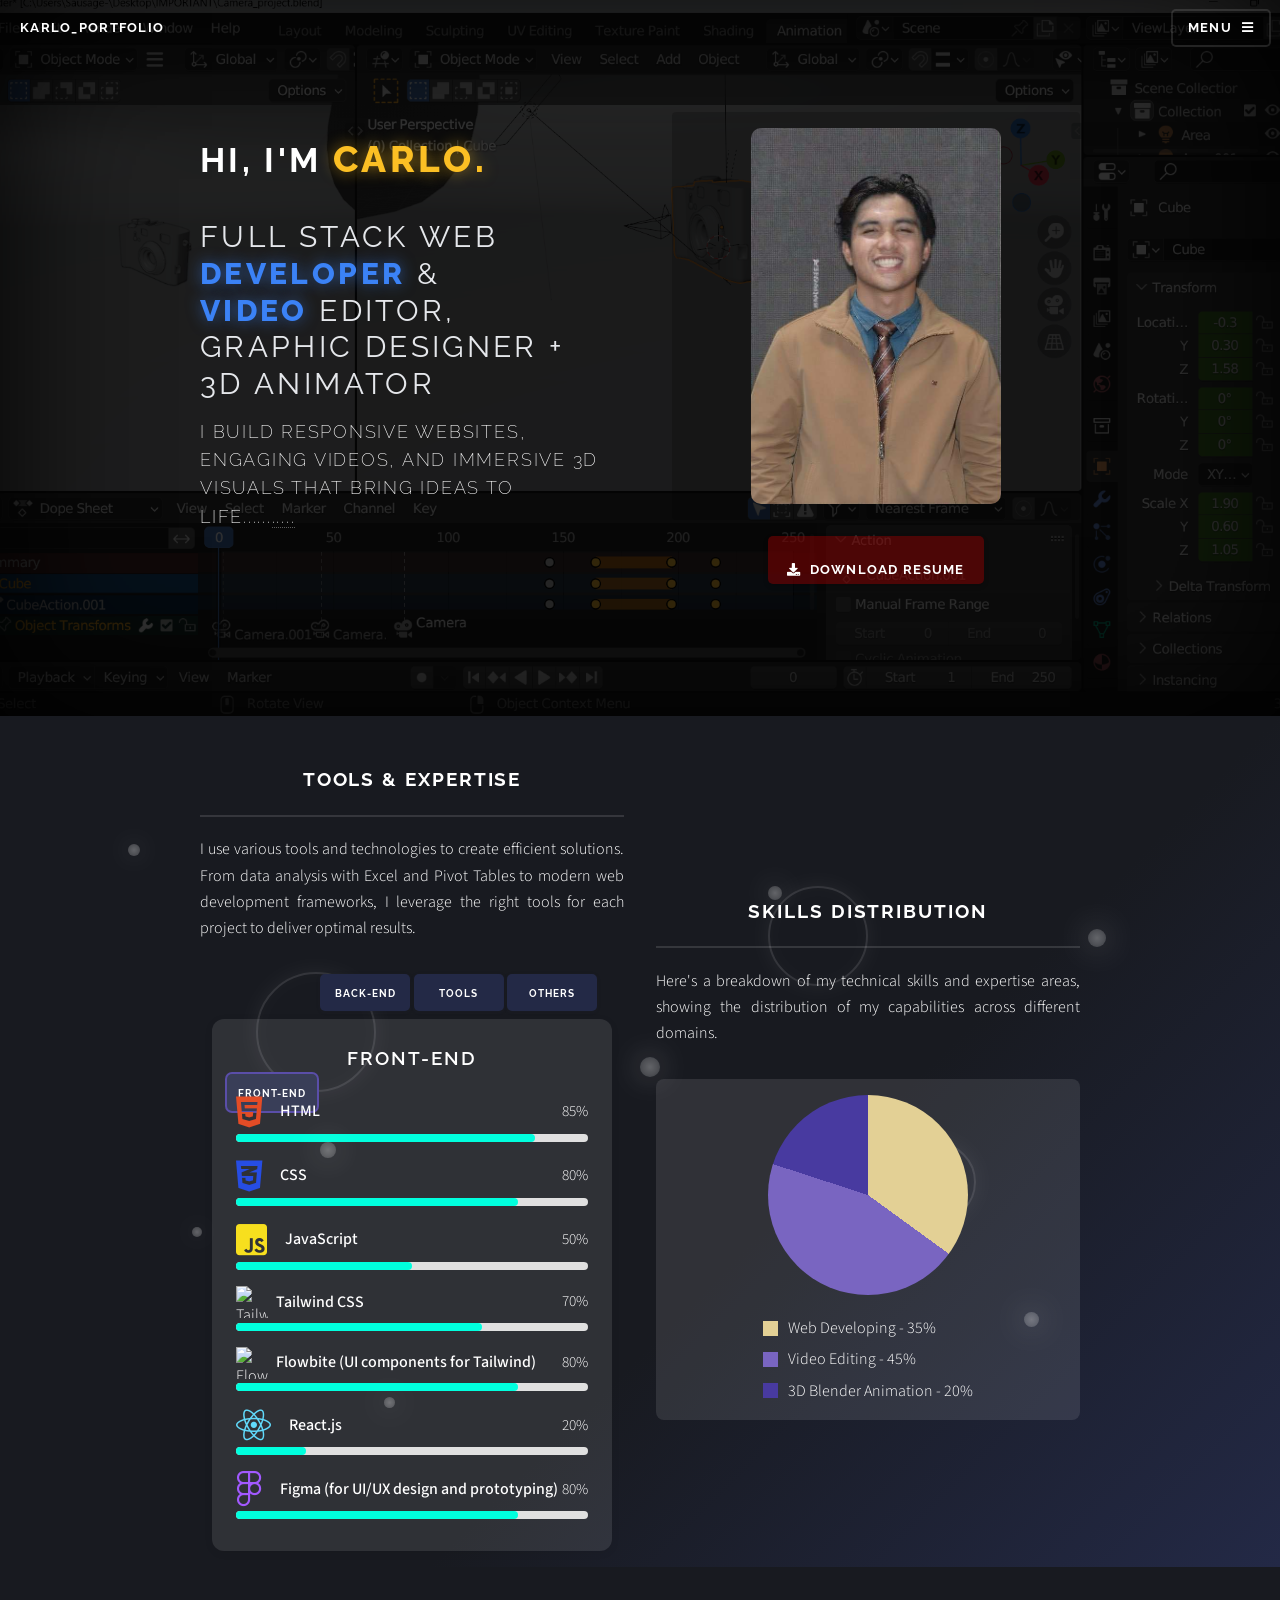
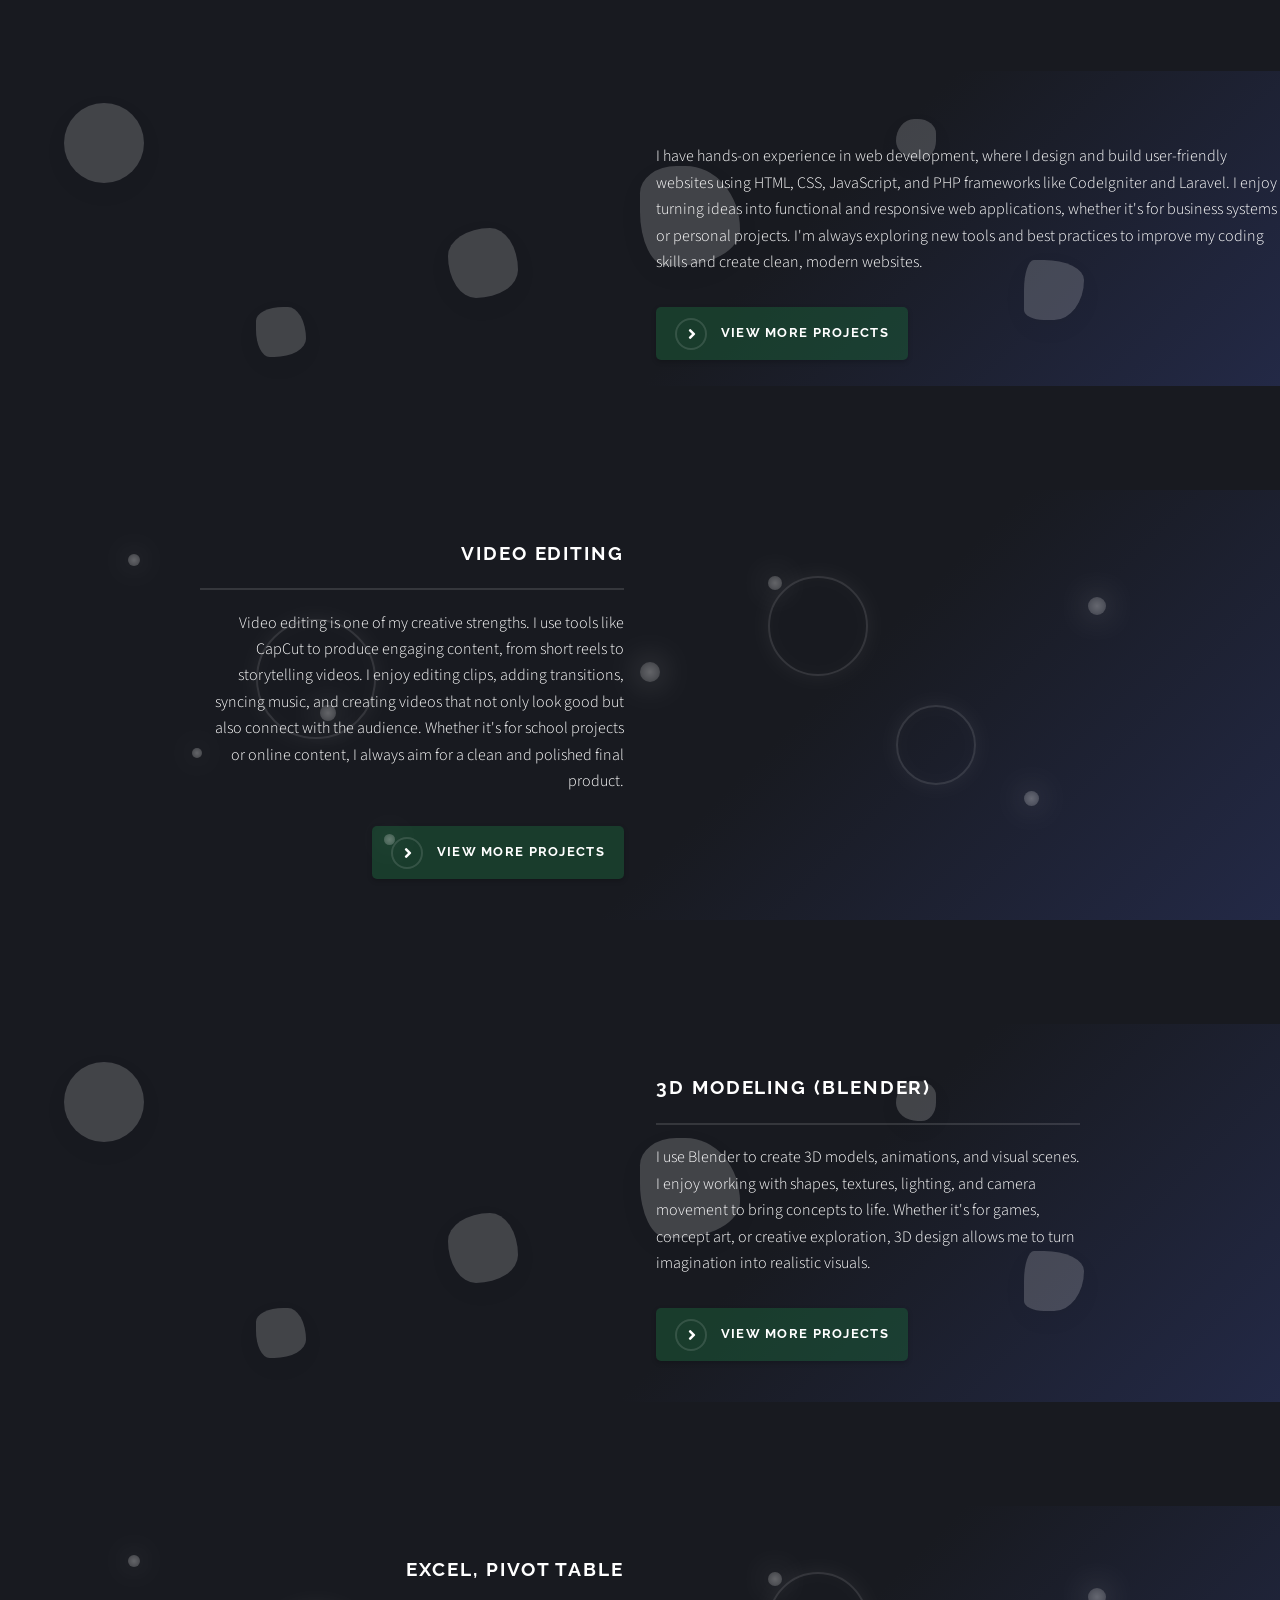
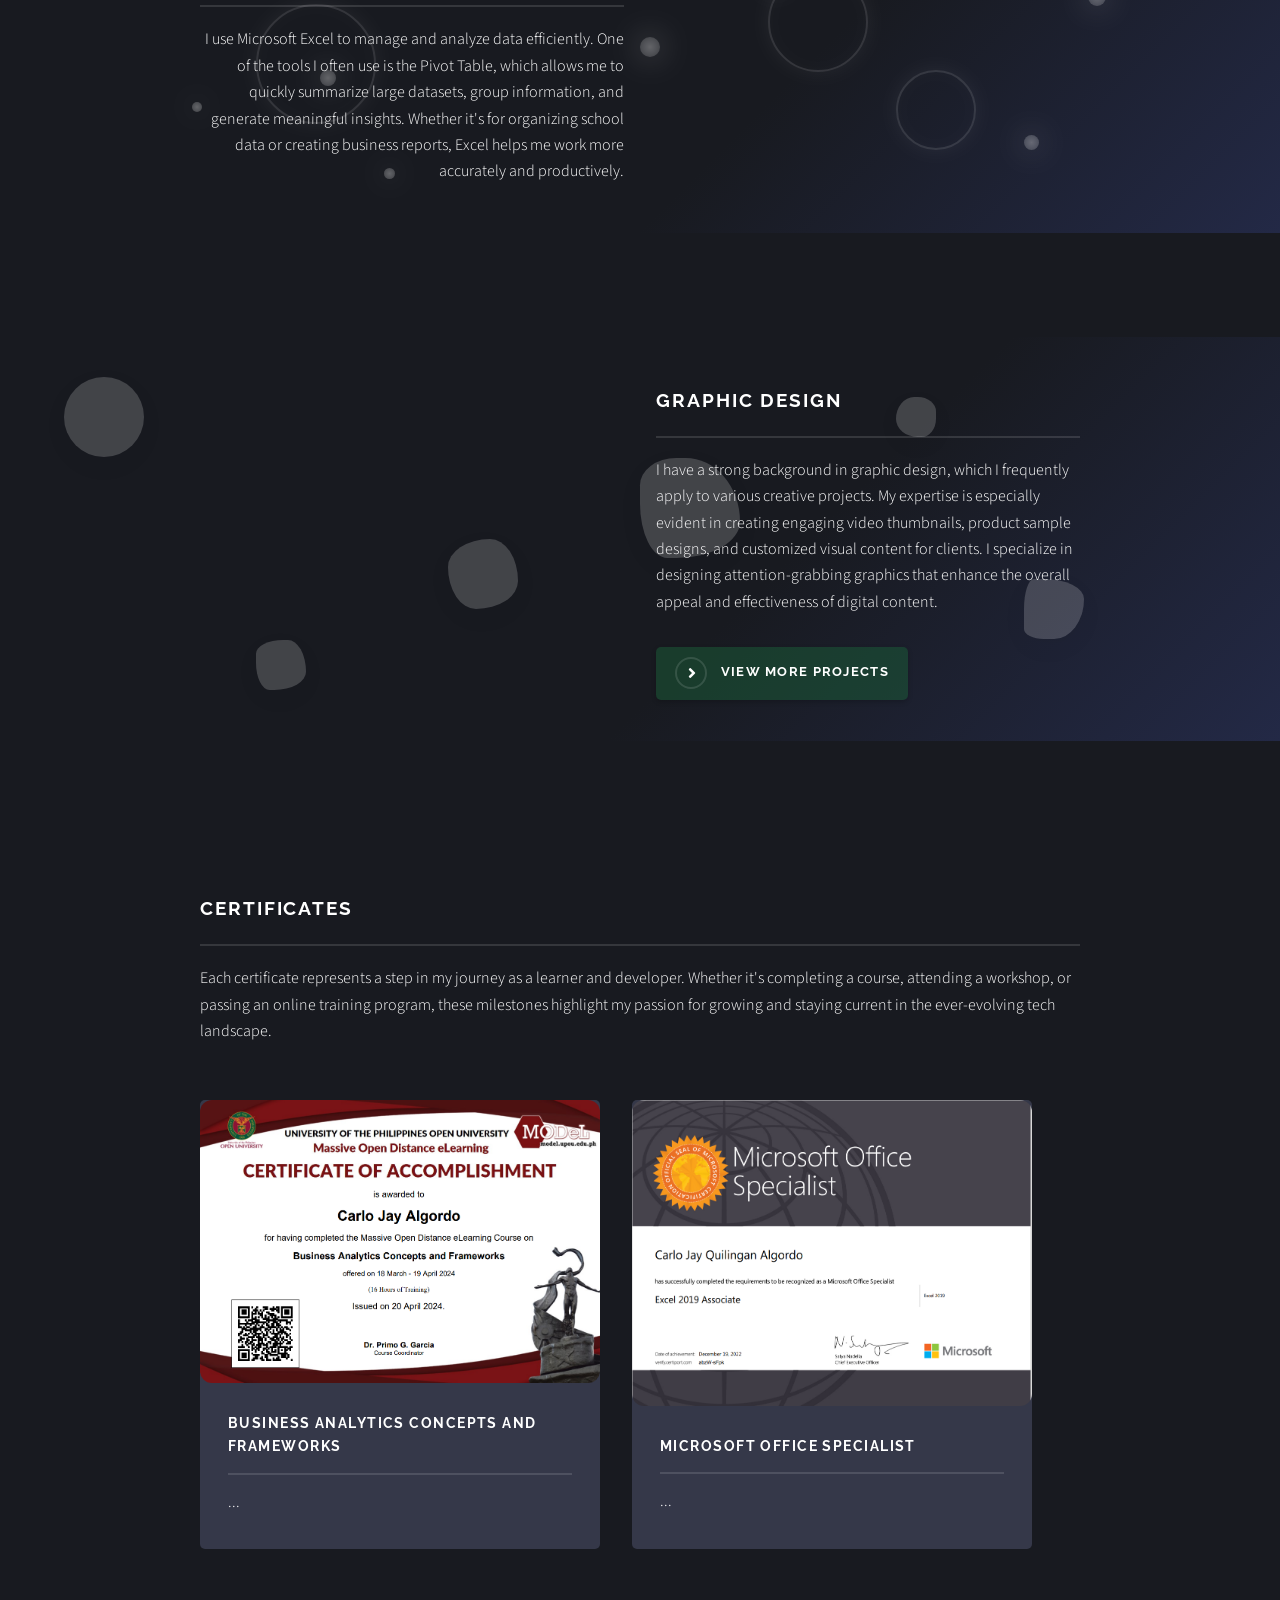
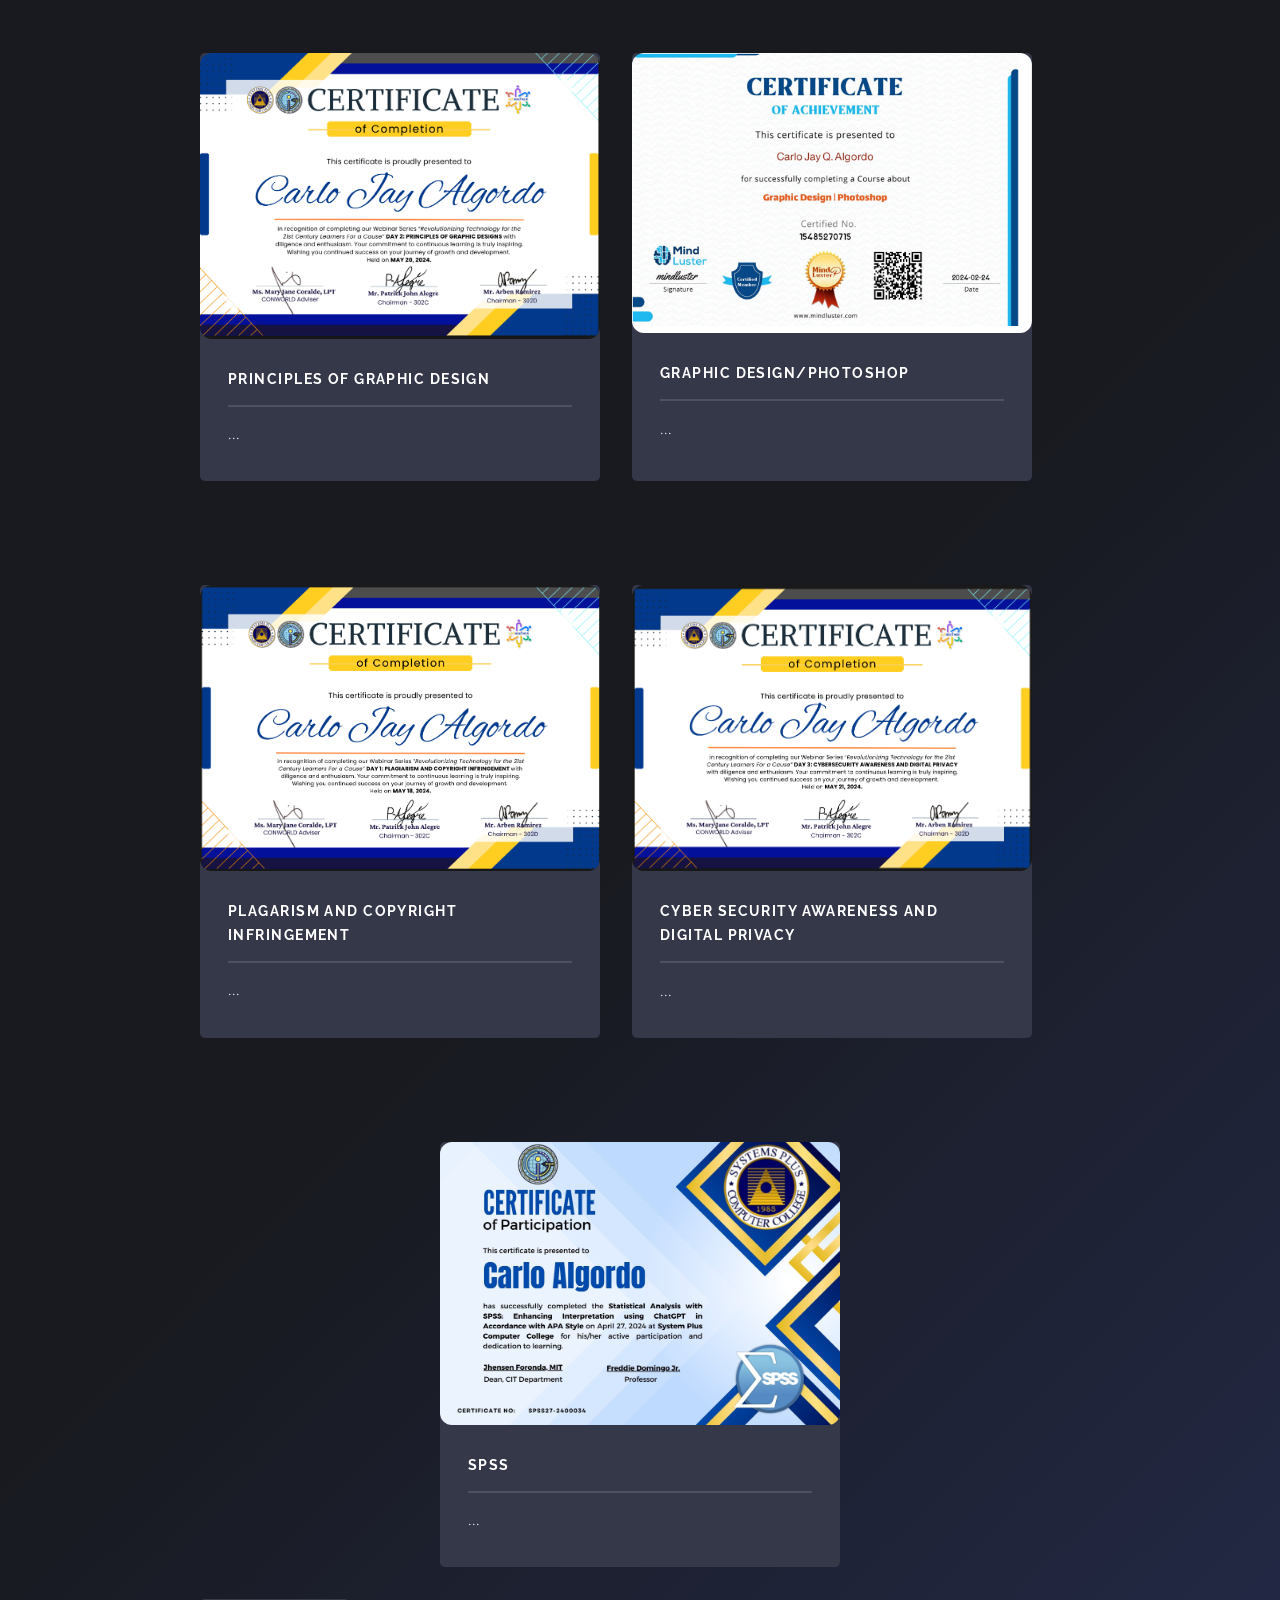
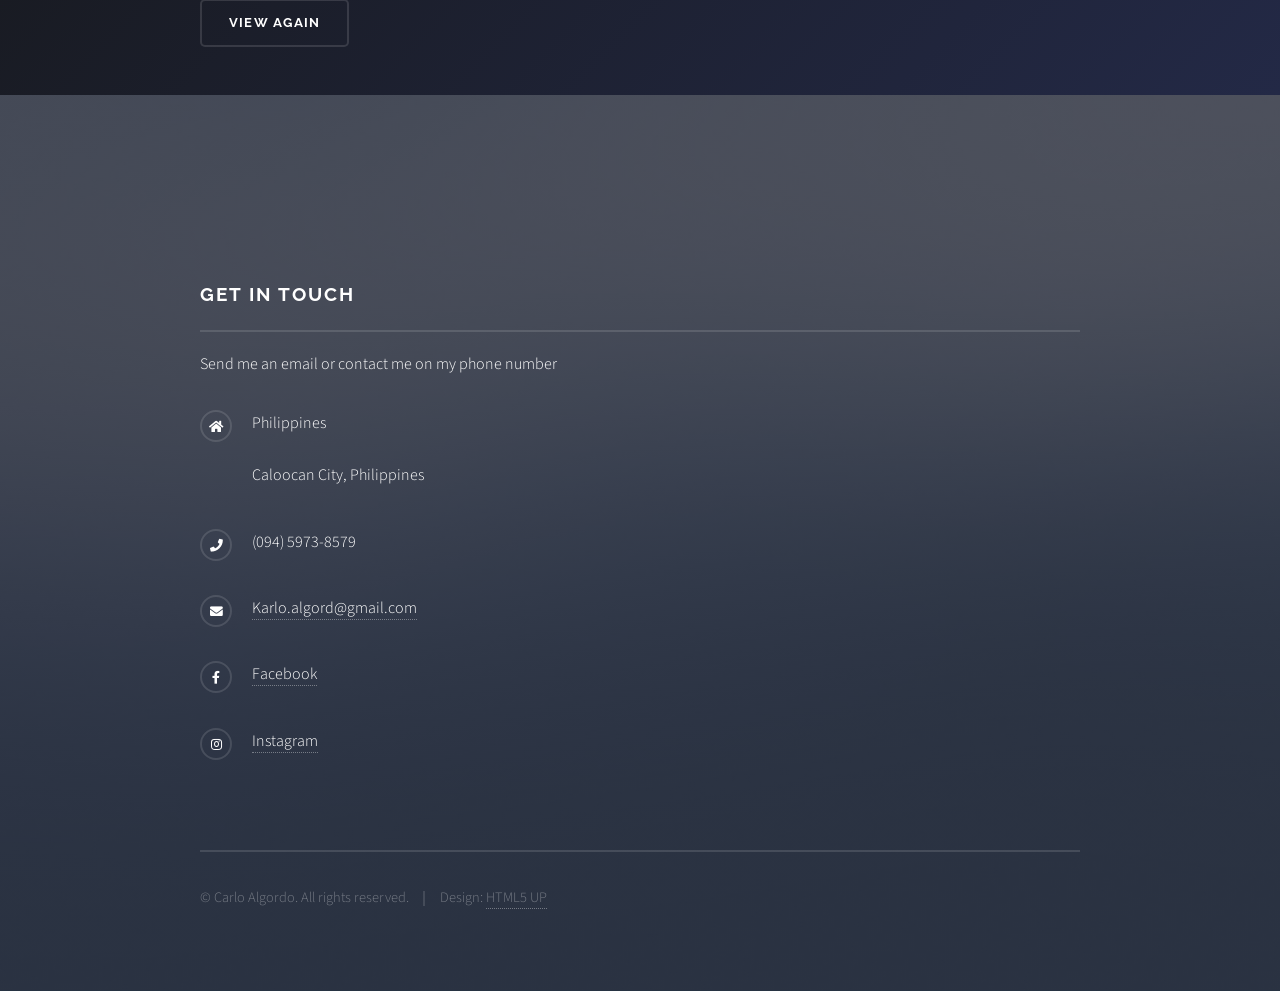
==== commit 9fd27d6e: "Update resume download button to use Google Drive HTTPS link and remove download attribute for brows" ====
--- a/index.html
+++ b/index.html
@@ -783,7 +783,7 @@
 								<h1 class="text-4xl font-bold leading-tight text-white sm:text-5xl" data-aos="fade-down">
 									Hi, I'm <span class="text-yellow-400">Carlo. </span><br><br>
 									<span class="text-3xl sm:text-4xl text-gray-200">Full Stack Web <span style="color: #3b82f6; font-weight: 800; text-shadow: 0 0 15px rgba(59, 130, 246, 0.6); animation: glow-blue 2s ease-in-out infinite alternate;">DEVELOPER</span> &</span><br>
-									<span class="text-3xl sm:text-4xl text-gray-200"><span style="color: #3b82f6; font-weight: 800; text-shadow: 0 0 15px rgba(59, 130, 246, 0.6); animation: glow-blue 2s ease-in-out infinite alternate;">VIDEO</span> Editor + 3D Animator</span>
+									<span class="text-3xl sm:text-4xl text-gray-200"><span style="color: #3b82f6; font-weight: 800; text-shadow: 0 0 15px rgba(59, 130, 246, 0.6); animation: glow-blue 2s ease-in-out infinite alternate;">VIDEO</span> Editor, Graphic Designer + 3D Animator</span>
 								  </h1>
 								
 
@@ -800,7 +800,7 @@
 								</div>
 
 								<div style="display: flex; justify-content: center; width: 100%; margin-top: 1em;">
-									<a href="pdf resume/CARLO ALGORDO RESUME.pdf" download class="button primary" style="background-color: rgba(139, 0, 0, 0.5); color: white; border: none; padding: 0.8em 1.5em; border-radius: 5px; text-decoration: none; display: inline-block; transition: all 0.3s ease; box-shadow: 0 2px 5px rgba(0,0,0,0.2); text-align: center; min-width: 200px; transform: translateY(0);" onmouseover="this.style.backgroundColor='rgba(255, 51, 51, 0.8)'; this.style.transform='translateY(-2px)'; this.style.boxShadow='0 4px 8px rgba(0,0,0,0.3)';" onmouseout="this.style.backgroundColor='rgba(139, 0, 0, 0.5)'; this.style.transform='translateY(0)'; this.style.boxShadow='0 2px 5px rgba(0,0,0,0.2)';" data-aos="zoom-in">
+									<a href="https://drive.google.com/file/d/137iL_4nTOSKSKfuishvKjNBUsopU-rmo/view?usp=sharing" download class="button primary" style="background-color: rgba(139, 0, 0, 0.5); color: white; border: none; padding: 0.8em 1.5em; border-radius: 5px; text-decoration: none; display: inline-block; transition: all 0.3s ease; box-shadow: 0 2px 5px rgba(0,0,0,0.2); text-align: center; min-width: 200px; transform: translateY(0);" onmouseover="this.style.backgroundColor='rgba(255, 51, 51, 0.8)'; this.style.transform='translateY(-2px)'; this.style.boxShadow='0 4px 8px rgba(0,0,0,0.3)';" onmouseout="this.style.backgroundColor='rgba(139, 0, 0, 0.5)'; this.style.transform='translateY(0)'; this.style.boxShadow='0 2px 5px rgba(0,0,0,0.2)';" data-aos="zoom-in">
 										<i class="fas fa-download" style="margin-right: 8px;"></i>Download Resume
 									</a>
 								</div>
@@ -1173,7 +1173,7 @@
 
 						<!-- Text on the right -->
 						<div class="content" style="flex: 1; min-width: 300px;">
-							<h2 class="major" data-aos="fade-up">HTML, CSS, JavaScript, Database</h2>
+							<h2 class="major" data-aos="fade-up">LARAVEL, HTML, CSS, JavaScript, Database</h2>
 							<p data-aos="fade-up">I have hands-on experience in web development, where I design and build user-friendly websites using HTML, CSS, JavaScript, and PHP frameworks like CodeIgniter and Laravel. I enjoy turning ideas into functional and responsive web applications, whether it's for business systems or personal projects. I'm always exploring new tools and best practices to improve my coding skills and create clean, modern websites.</p>
 							<a href="project_web.html" class="special" style="background-color: rgba(26, 95, 56, 0.5); color: white; padding: 0.8em 1.5em; border-radius: 5px; text-decoration: none; display: inline-block; transition: all 0.3s ease; box-shadow: 0 2px 5px rgba(0,0,0,0.2);" onmouseover="this.style.backgroundColor='rgba(46, 204, 113, 0.8)'; this.style.transform='translateY(-2px)'; this.style.boxShadow='0 4px 8px rgba(0,0,0,0.3)';" onmouseout="this.style.backgroundColor='rgba(26, 95, 56, 0.5)'; this.style.transform='translateY(0)'; this.style.boxShadow='0 2px 5px rgba(0,0,0,0.2)';" data-aos="zoom-in">View More Projects</a>
 						</div>
@@ -1201,7 +1201,7 @@
 						<div class="content" style="flex: 1; min-width: 300px;">
 							<h2 class="major" data-aos="fade-up">Video Editing</h2>
 							<p data-aos="fade-up">Video editing is one of my creative strengths. I use tools like CapCut to produce engaging content, from short reels to storytelling videos. I enjoy editing clips, adding transitions, syncing music, and creating videos that not only look good but also connect with the audience. Whether it's for school projects or online content, I always aim for a clean and polished final product.</p>
-							<a href="project_ved.html" class="special" style="background-color: rgba(26, 95, 56, 0.5); color: white; padding: 0.8em 1.5em; border-radius: 5px; text-decoration: none; display: inline-block; transition: all 0.3s ease; box-shadow: 0 2px 5px rgba(0,0,0,0.2);" onmouseover="this.style.backgroundColor='rgba(46, 204, 113, 0.8)'; this.style.transform='translateY(-2px)'; this.style.boxShadow='0 4px 8px rgba(0,0,0,0.3)';" onmouseout="this.style.backgroundColor='rgba(26, 95, 56, 0.5)'; this.style.transform='translateY(0)'; this.style.boxShadow='0 2px 5px rgba(0,0,0,0.2)';" data-aos="zoom-in">View More Projects</a>
+							<a href="https://drive.google.com/drive/folders/1gaQ68vqRee3HNGUq-CG8NqXVDVa-cxJ-?usp=sharing" class="special" style="background-color: rgba(26, 95, 56, 0.5); color: white; padding: 0.8em 1.5em; border-radius: 5px; text-decoration: none; display: inline-block; transition: all 0.3s ease; box-shadow: 0 2px 5px rgba(0,0,0,0.2);" onmouseover="this.style.backgroundColor='rgba(46, 204, 113, 0.8)'; this.style.transform='translateY(-2px)'; this.style.boxShadow='0 4px 8px rgba(0,0,0,0.3)';" onmouseout="this.style.backgroundColor='rgba(26, 95, 56, 0.5)'; this.style.transform='translateY(0)'; this.style.boxShadow='0 2px 5px rgba(0,0,0,0.2)';" data-aos="zoom-in">View More Projects</a>
 						</div>
 
 						<!-- Video on the right -->
@@ -1242,6 +1242,9 @@
 
 					</div>
 				</section>
+
+                 
+                 
 
 
 				<!-- Excel, Pivot table-->
@@ -1274,6 +1277,36 @@
 								<source src="videos/compressed_excel.mp4" type="video/mp4">
 								Video Editing
 							</video>
+						</div>
+
+					</div>
+				</section>
+
+
+				
+                  <!-- Graphic Design -->
+				  <section id="three" class="wrapper spotlight style1">
+					<div class="floating-shape shape1"></div>
+					<div class="floating-shape shape2"></div>
+					<div class="floating-shape shape3"></div>
+					<div class="floating-shape shape4"></div>
+					<div class="floating-shape shape5"></div>
+					<div class="floating-shape shape6"></div>
+					<div class="inner" style="display: flex; flex-direction: row; align-items: center; gap: 2rem; flex-wrap: wrap;">
+
+						<!-- Video on the left -->
+						<div class="video-container" style="border-radius: 8px; display: flex; justify-content: center; flex: 1; min-width: 300px;">
+							<video width="100%" height="auto" loop muted autoplay style="object-fit: cover; border-radius: 10px; max-width: 550px;" data-aos="fade-up">
+								<source src="videos/gesign.mp4" type="video/mp4">
+								Graphic Design
+							</video>
+						</div>
+
+						<!-- Content on the right -->
+						<div class="content" style="flex: 1; min-width: 300px;">
+							<h2 class="major" data-aos="fade-up">Graphic Design</h2>
+							<p data-aos="fade-up">I have a strong background in graphic design, which I frequently apply to various creative projects. My expertise is especially evident in creating engaging video thumbnails, product sample designs, and customized visual content for clients. I specialize in designing attention-grabbing graphics that enhance the overall appeal and effectiveness of digital content.</p>
+							<a href="https://drive.google.com/drive/folders/1C6Mz9ETikibpazxPqVqU6VqD-bUqD7wv?usp=sharing" class="special" style="background-color: rgba(26, 95, 56, 0.5); color: white; padding: 0.8em 1.5em; border-radius: 5px; text-decoration: none; display: inline-block; transition: all 0.3s ease; box-shadow: 0 2px 5px rgba(0,0,0,0.2);" onmouseover="this.style.backgroundColor='rgba(46, 204, 113, 0.8)'; this.style.transform='translateY(-2px)'; this.style.boxShadow='0 4px 8px rgba(0,0,0,0.3)';" onmouseout="this.style.backgroundColor='rgba(26, 95, 56, 0.5)'; this.style.transform='translateY(0)'; this.style.boxShadow='0 2px 5px rgba(0,0,0,0.2)';" data-aos="zoom-in">View More Projects</a>
 						</div>
 
 					</div>
